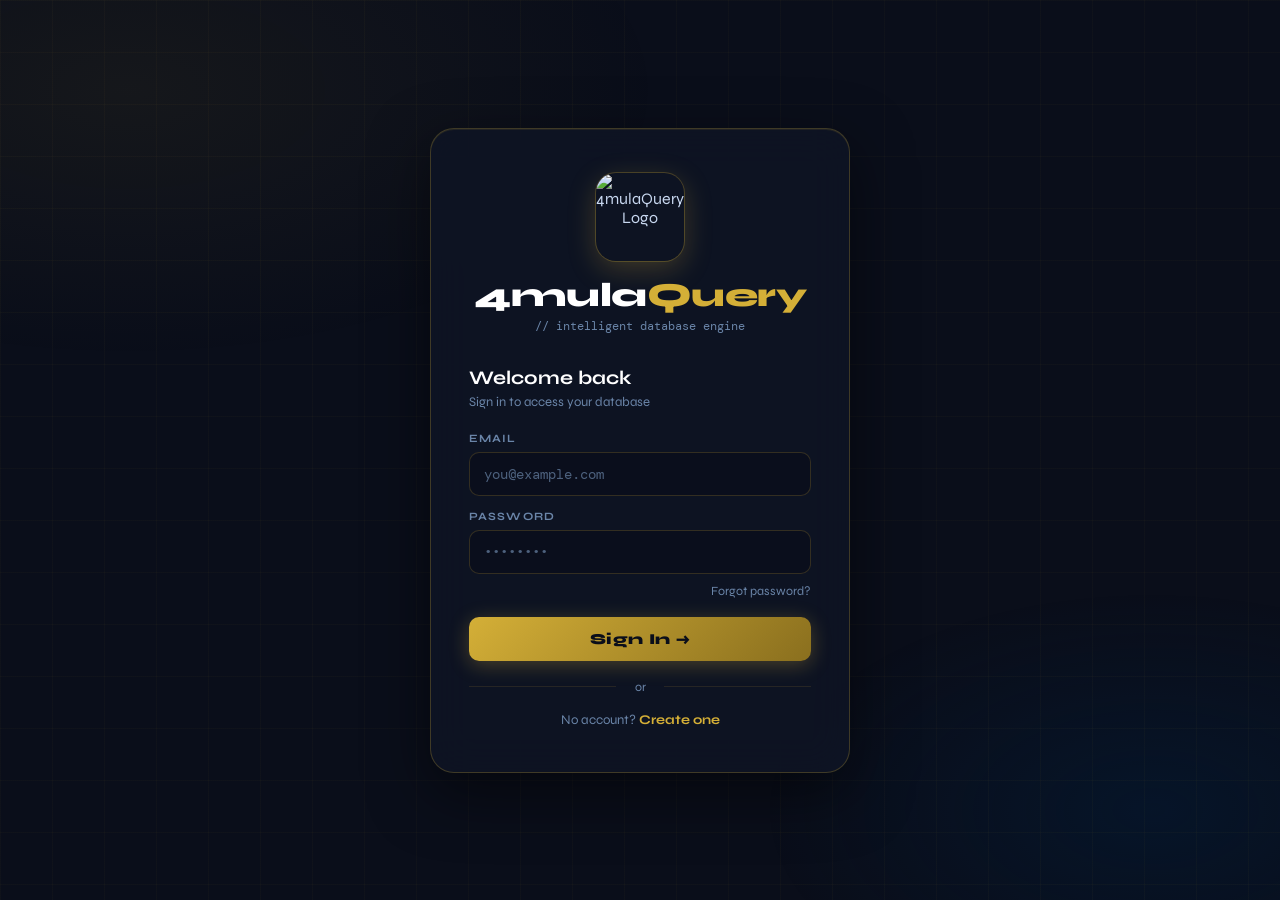
==== app/target/classes/static/index.html @ 48019e29 "update" ====
<!-- @format -->

<!-- =========================================================
     4mulaQuery - Intelligent Database Engine
     Main Frontend File (index.html)

     Author  : Abdul Qadir
     Purpose : Handles authentication pages and main dashboard UI
========================================================= -->

<!doctype html>
<html lang="en">
  <head>
    <!-- =========================================================
       META CONFIGURATION
       Basic page configuration for charset and responsiveness
  ========================================================= -->
    <meta charset="UTF-8" />
    <meta name="viewport" content="width=device-width, initial-scale=1.0" />

    <!-- =========================================================
       PAGE TITLE
  ========================================================= --<!-- @format -->
<!-- 
========================================================
4mulaQuery - Intelligent Database Engine
Author: Abdul Qadir
Purpose: Authentication UI + Main Application Layout
Theme: Navy + Gold Luxury Tech Theme
========================================================
-->

<!doctype html>

<!-- Root HTML Document -->
<html lang="en">
  <head>
    <!-- Character encoding for universal text support -->
    <meta charset="UTF-8" />

    <!-- Responsive design support for mobile and tablets -->
    <meta name="viewport" content="width=device-width,initial-scale=1.0" />

    <!-- Browser title -->
    <title>4mulaQuery | Intelligent Database Engine</title>
    <link rel="icon" type="image/png" href="/Logo.jpg"/> 

    <!-- Google Fonts used in UI -->
    <!-- Syne = main UI font -->
    <!-- DM Mono = technical / database style font -->
    <link
      href="https://fonts.googleapis.com/css2?family=Syne:wght@400;600;700;800&family=DM+Mono:wght@300;400;500&display=swap"
      rel="stylesheet"
    />

    <style>
      /* =========================================================
       GLOBAL COLOR VARIABLES (Design System)
       ========================================================= */

      :root {
        /* Background shades */
        --bg: #0a0e1a;
        --bg2: #0f1525;
        --bg3: #151d32;

        /* Brand colors */
        --navy: #001f3f;
        --gold: #d4af37;
        --gold2: #f0cc5a;
        --gold3: #8a6f1e;

        /* Text colors */
        --cream: #f5f0e0;
        --text: #c8d8f0;
        --text2: #6a85a8;

        /* Border colors */
        --border: rgba(212, 175, 55, 0.25);
        --border2: rgba(212, 175, 55, 0.12);

        /* Glass effect */
        --glass: rgba(15, 21, 37, 0.85);

        /* Status colors */
        --success: #2ecc71;
        --error: #e74c3c;

        /* Shadow style */
        --shadow: 0 20px 60px rgba(0, 0, 0, 0.5);
      }

      /* =========================================================
       RESET DEFAULT BROWSER STYLES
       ========================================================= */

      * {
        margin: 0;
        padding: 0;
        box-sizing: border-box;
      }

      /* =========================================================
       BODY BASE STYLING
       ========================================================= */

      body {
        font-family: "Syne", sans-serif;
        background: var(--bg);
        color: var(--text);
        min-height: 100vh;
        overflow-x: hidden;
      }

      /* =========================================================
       BACKGROUND EFFECT (Luxury Gradient Glow)
       ========================================================= */

      body::before {
        content: "";
        position: fixed;
        inset: 0;
        z-index: 0;

        background:
          radial-gradient(
            ellipse 70% 50% at 10% 10%,
            rgba(212, 175, 55, 0.06) 0%,
            transparent 60%
          ),
          radial-gradient(
            ellipse 50% 40% at 90% 90%,
            rgba(0, 31, 63, 0.4) 0%,
            transparent 60%
          );

        pointer-events: none;
      }

      /* =========================================================
       GRID BACKGROUND (Tech feel)
       ========================================================= */

      .grid-bg {
        position: fixed;
        inset: 0;
        z-index: 0;
        pointer-events: none;

        background-image:
          linear-gradient(rgba(212, 175, 55, 0.03) 1px, transparent 1px),
          linear-gradient(90deg, rgba(212, 175, 55, 0.03) 1px, transparent 1px);

        background-size: 52px 52px;
      }

      /* =========================================================
       AUTHENTICATION SECTION (Login / Signup)
       ========================================================= */

      .auth-wrap {
        position: relative;
        z-index: 10;
        min-height: 100vh;

        display: flex;
        align-items: center;
        justify-content: center;

        padding: 24px;
      }

      /* Login card container */

      .auth-card {
        width: 100%;
        max-width: 420px;

        background: var(--glass);
        backdrop-filter: blur(20px);

        border: 1px solid var(--border);
        border-radius: 24px;

        padding: 44px 38px;

        box-shadow:
          var(--shadow),
          inset 0 1px 0 rgba(212, 175, 55, 0.1);

        animation: cardUp 0.5s cubic-bezier(0.16, 1, 0.3, 1);
      }

      /* Card animation when loading */

      @keyframes cardUp {
        from {
          opacity: 0;
          transform: translateY(28px) scale(0.97);
        }
        to {
          opacity: 1;
          transform: none;
        }
      }

      /* =========================================================
       AUTH HEADER / LOGO AREA
       ========================================================= */

      .auth-logo {
        text-align: center;
        margin-bottom: 32px;
      }

      .auth-logo img {
        width: 88px;
        height: 88px;

        border-radius: 20px;

        box-shadow:
          0 8px 28px rgba(212, 175, 55, 0.25),
          0 0 0 1px var(--border);

        display: block;
        margin: 0 auto 14px;

        object-fit: cover;
      }

      /* App title */

      .auth-logo h1 {
        font-size: 2.1rem;
        font-weight: 800;
        color: #fff;
        letter-spacing: -0.5px;
      }

      /* Highlight word */

      .auth-logo h1 span {
        color: var(--gold);
      }

      /* Small tagline */

      .auth-logo p {
        font-family: "DM Mono", monospace;
        font-size: 0.72rem;
        color: var(--text2);
        margin-top: 4px;
      }

      /* =========================================================
       FORM TEXT HEADINGS
       ========================================================= */

      .auth-title {
        font-size: 1.2rem;
        font-weight: 700;
        color: #fff;
        margin-bottom: 5px;
      }

      .auth-sub {
        font-size: 0.82rem;
        color: var(--text2);
        margin-bottom: 22px;
      }

      /* =========================================================
       INPUT FIELD
       ========================================================= */

      .field {
        margin-bottom: 14px;
      }

      .field label {
        display: block;

        font-size: 0.7rem;
        font-weight: 700;

        text-transform: uppercase;
        letter-spacing: 0.1em;

        color: var(--text2);
        margin-bottom: 7px;
      }

      /* Input box */

      .field input {
        width: 100%;
        padding: 12px 14px;

        background: rgba(10, 14, 26, 0.6);

        border: 1px solid rgba(212, 175, 55, 0.2);
        border-radius: 10px;

        font-family: "DM Mono", monospace;
        font-size: 0.88rem;

        color: var(--cream);

        outline: none;
        transition: all 0.2s;
      }

      /* Input focus effect */

      .field input:focus {
        border-color: var(--gold);
        background: rgba(10, 14, 26, 0.9);

        box-shadow: 0 0 0 3px rgba(212, 175, 55, 0.12);
      }

      .field input::placeholder {
        color: var(--text2);
        opacity: 0.7;
      }

      /* =========================================================
       PRIMARY BUTTON
       ========================================================= */

      .btn-primary {
        width: 100%;
        padding: 13px;

        background: linear-gradient(135deg, var(--gold) 0%, var(--gold3) 100%);

        color: var(--bg);

        font-family: "Syne", sans-serif;
        font-size: 0.95rem;
        font-weight: 800;

        border: none;
        border-radius: 10px;

        cursor: pointer;

        transition: all 0.2s;

        margin-top: 4px;

        box-shadow: 0 4px 20px rgba(212, 175, 55, 0.3);

        letter-spacing: 0.02em;
      }

      /* Button hover */

      .btn-primary:hover {
        transform: translateY(-1px);

        box-shadow: 0 8px 28px rgba(212, 175, 55, 0.45);
      }

      /* =========================================================
       DIVIDER (OR line)
       ========================================================= */

      .auth-divider {
        text-align: center;
        margin: 18px 0;

        font-size: 0.78rem;
        color: var(--text2);

        position: relative;
      }

      .auth-divider::before,
      .auth-divider::after {
        content: "";
        position: absolute;

        top: 50%;
        width: 43%;
        height: 1px;

        background: var(--border2);
      }

      .auth-divider::before {
        left: 0;
      }
      .auth-divider::after {
        right: 0;
      }

      /* =========================================================
       LINKS (signup / login switch)
       ========================================================= */

      .auth-link {
        text-align: center;
        font-size: 0.83rem;
        color: var(--text2);
      }

      .auth-link a {
        color: var(--gold);
        font-weight: 700;
        text-decoration: none;
      }

      .auth-link a:hover {
        color: var(--gold2);
      }

      /* Forgot password */

      .forgot-link {
        text-align: right;
        margin-top: -8px;
        margin-bottom: 14px;
      }

      .forgot-link a {
        font-size: 0.78rem;
        color: var(--text2);
        text-decoration: none;
      }

      .forgot-link a:hover {
        color: var(--gold);
      }

      /* =========================================================
   TOAST NOTIFICATION
   Login / actions ke success ya error messages show karne ke liye
   ========================================================= */

      .toast {
        padding: 10px 14px;
        border-radius: 8px;
        font-size: 0.8rem;
        font-family: "DM Mono", monospace;
        margin-bottom: 14px;
        display: none; /* default hidden */
      }

      /* Error message toast */

      .toast.error {
        background: rgba(231, 76, 60, 0.12);
        border: 1px solid rgba(231, 76, 60, 0.3);
        color: #ff8c7f;
      }

      /* Success message toast */

      .toast.success {
        background: rgba(46, 204, 113, 0.1);
        border: 1px solid rgba(46, 204, 113, 0.3);
        color: #5ddf96;
      }

      /* Toast visible state */

      .toast.show {
        display: block;
        animation: fadeIn 0.25s ease;
      }

      /* Toast animation */

      @keyframes fadeIn {
        from {
          opacity: 0;
          transform: translateY(-4px);
        }
        to {
          opacity: 1;
          transform: none;
        }
      }

      /* =========================================================
   OTP INPUT UI
   Email verification ya login OTP ke liye
   ========================================================= */

      .otp-row {
        display: flex;
        gap: 10px;
        justify-content: center;
        margin: 18px 0;
      }

      /* OTP input boxes */

      .otp-row input {
        width: 54px;
        height: 58px;

        text-align: center;

        font-size: 1.5rem;
        font-weight: 700;

        font-family: "DM Mono", monospace;

        background: rgba(10, 14, 26, 0.6);

        border: 1px solid rgba(212, 175, 55, 0.2);
        border-radius: 10px;

        color: var(--cream);

        outline: none;
        transition: all 0.2s;
      }

      /* OTP focus highlight */

      .otp-row input:focus {
        border-color: var(--gold);
        box-shadow: 0 0 0 3px rgba(212, 175, 55, 0.12);
      }

      /* =========================================================
   MAIN APP CONTAINER
   Login hone ke baad visible hota hai
   ========================================================= */

      #app {
        background: var(--bg);
        display: none;
        position: relative;
        z-index: 10;
      }

      /* =========================================================
   TOP NAVIGATION BAR
   Dashboard ka main header
   ========================================================= */

      .topbar {
        position: sticky;
        top: 0;
        z-index: 100;

        background: rgba(10, 14, 26, 0.95);
        backdrop-filter: blur(16px);

        border-bottom: 1px solid var(--border);

        height: 64px;
        padding: 0 28px;

        display: flex;
        align-items: center;
        justify-content: space-between;
      }

      /* =========================================================
   LEFT SIDE (Logo + App Name)
   ========================================================= */

      .topbar-left {
        display: flex;
        align-items: center;
        gap: 14px;
      }

      /* App logo */

      .topbar-logo {
        width: 38px;
        height: 38px;
        border-radius: 10px;
        object-fit: cover;
        border: 1px solid var(--border);
      }

      /* App title */

      .topbar-name {
        font-size: 1.25rem;
        font-weight: 800;
        color: #fff;
      }

      /* Highlight text */

      .topbar-name span {
        color: var(--gold);
      }

      /* Version badge */

      .topbar-badge {
        font-family: "DM Mono", monospace;
        font-size: 0.62rem;

        background: rgba(212, 175, 55, 0.1);
        color: var(--gold);

        border: 1px solid var(--border);

        padding: 3px 10px;
        border-radius: 20px;
      }

      /* =========================================================
   NAVIGATION BUTTONS
   ========================================================= */

      .topbar-nav {
        display: flex;
        gap: 2px;
      }

      /* Nav button */

      .tnav {
        padding: 8px 16px;
        border-radius: 8px;

        cursor: pointer;

        font-size: 0.85rem;
        font-weight: 600;

        color: var(--text2);

        border: none;
        background: none;

        font-family: "Syne", sans-serif;

        transition: all 0.2s;
      }

      /* Hover effect */

      .tnav:hover {
        color: var(--text);
        background: rgba(255, 255, 255, 0.05);
      }

      /* Active navigation tab */

      .tnav.active {
        color: var(--gold);
        background: rgba(212, 175, 55, 0.1);
      }

      /* =========================================================
   USER PROFILE AREA (RIGHT SIDE)
   ========================================================= */

      .topbar-right {
        display: flex;
        align-items: center;
        gap: 10px;
      }

      /* User info pill */

      .user-pill {
        display: flex;
        align-items: center;
        gap: 8px;

        background: rgba(255, 255, 255, 0.05);
        border: 1px solid var(--border);

        border-radius: 20px;

        padding: 4px 14px 4px 4px;
      }

      /* User avatar */

      .user-av {
        width: 30px;
        height: 30px;

        border-radius: 50%;

        background: linear-gradient(135deg, var(--gold3), var(--gold));

        display: flex;
        align-items: center;
        justify-content: center;

        font-weight: 800;
        font-size: 0.85rem;

        color: var(--bg);
      }

      /* Username */

      .user-nm {
        font-size: 0.82rem;
        font-weight: 700;
        color: #fff;
      }

      /* Logout button */

      .logout-btn {
        background: none;
        border: none;

        cursor: pointer;

        color: var(--text2);

        font-size: 0.8rem;

        font-family: "DM Mono", monospace;

        padding: 6px 12px;

        border-radius: 8px;

        transition: all 0.2s;

        border: 1px solid transparent;
      }

      /* Logout hover */

      .logout-btn:hover {
        color: #ff8c7f;
        border-color: rgba(231, 76, 60, 0.3);
        background: rgba(231, 76, 60, 0.08);
      }

      /* =========================================================
   HEADER SECTION
   App ka hero header jahan logo + title + typing animation
   show hota hai
   ========================================================= */

      .app-header {
        text-align: center; /* center alignment */
        padding: 36px 24px 8px; /* top spacing */
        position: relative;
        z-index: 1;
      }

      /* Header logo image */

      .app-header img {
        width: 90px;
        height: 90px;

        border-radius: 20px;

        /* golden glow shadow effect */
        box-shadow:
          0 8px 28px rgba(212, 175, 55, 0.25),
          0 0 0 1px var(--border);

        margin-bottom: 16px;

        object-fit: cover;
      }

      /* Main app title */

      .app-header h1 {
        font-size: 2.6rem;
        font-weight: 800;

        color: #fff;

        letter-spacing: -0.5px;

        margin-bottom: 8px;
      }

      /* Highlight text in title */

      .app-header h1 span {
        color: var(--gold);
      }

      /* =========================================================
   DYNAMIC TYPING TEXT
   Example: "AI Powered SQL Engine"
   ========================================================= */

      #dynamic-text {
        font-size: 1.1em;

        color: var(--gold);

        font-weight: 700;

        min-height: 1.6em; /* prevents layout jump */

        margin-bottom: 8px;

        font-family: "DM Mono", monospace;

        letter-spacing: 0.02em;
      }

      /* =========================================================
   MAIN CONTENT CONTAINER
   Dashboard ka main wrapper
   ========================================================= */

      .main {
        max-width: 980px; /* center content width */
        margin: 0 auto;
        padding: 20px 24px 36px;
      }

      /* =========================================================
   PAGE SECTION SYSTEM
   Har navigation tab ek section show karta hai
   ========================================================= */

      .section {
        display: none; /* hidden by default */
      }

      /* Active section visible */

      .section.active {
        display: block;
        animation: cardUp 0.3s ease;
      }

      /* =========================================================
   PAGE HEADER
   Section title + description
   ========================================================= */

      .page-hdr {
        margin-bottom: 28px;
      }

      .page-hdr h2 {
        font-size: 1.7rem;
        font-weight: 800;
        color: #fff;
      }

      .page-hdr p {
        font-size: 0.85rem;
        color: var(--text2);
        margin-top: 4px;
      }

      /* =========================================================
   DASHBOARD STATS CARDS
   Example:
   - Total Queries
   - Tables
   - Status
   ========================================================= */

      .stats-row {
        display: grid;

        grid-template-columns: repeat(3, 1fr);

        gap: 16px;

        margin-bottom: 22px;
      }

      /* Individual stat card */

      .stat-card {
        background: var(--bg2);

        border: 1px solid var(--border2);

        border-radius: 16px;

        padding: 20px 22px;

        transition: all 0.2s;
      }

      /* Hover effect */

      .stat-card:hover {
        border-color: var(--border);
        transform: translateY(-2px);
      }

      /* Small stat label */

      .s-label {
        font-size: 0.68rem;

        font-weight: 700;

        text-transform: uppercase;

        letter-spacing: 0.1em;

        color: var(--text2);

        margin-bottom: 8px;
      }

      /* Main stat value */

      .s-val {
        font-size: 2rem;

        font-weight: 800;

        color: var(--gold);

        font-family: "DM Mono", monospace;
      }

      /* Description text */

      .s-desc {
        font-size: 0.74rem;

        color: var(--text2);

        margin-top: 4px;
      }

      /* Live status text */

      .s-live {
        font-size: 0.95rem;

        color: var(--success);

        font-weight: 700;

        display: flex;

        align-items: center;

        gap: 6px;

        padding-top: 6px;
      }

      /* =========================================================
   LIVE STATUS DOT
   Blinking indicator for system running state
   ========================================================= */

      .dot-live {
        width: 8px;
        height: 8px;

        border-radius: 50%;

        background: var(--success);

        box-shadow: 0 0 8px var(--success);

        animation: blink 2s infinite;
      }

      /* Blinking animation */

      @keyframes blink {
        0%,
        100% {
          opacity: 1;
        }

        50% {
          opacity: 0.3;
        }
      }
      /* =========================================================
   HEADER SECTION – APP HEADER + TYPING ANIMATION
   ========================================================= */

      .app-header {
        text-align: center;
        padding: 36px 24px 8px;
        position: relative;
        z-index: 1;
      }

      /* Logo Image */
      .app-header img {
        width: 90px;
        height: 90px;
        border-radius: 20px;
        box-shadow:
          0 8px 28px rgba(212, 175, 55, 0.25),
          0 0 0 1px var(--border);
        margin-bottom: 16px;
        object-fit: cover;
      }

      /* Main Title */
      .app-header h1 {
        font-size: 2.6rem;
        font-weight: 800;
        color: #fff;
        letter-spacing: -0.5px;
        margin-bottom: 8px;
      }

      /* Highlighted word in title */
      .app-header h1 span {
        color: var(--gold);
      }

      /* Typing animation text */
      #dynamic-text {
        font-size: 1.1em;
        color: var(--gold);
        font-weight: 700;
        min-height: 1.6em;
        margin-bottom: 8px;
        font-family: "DM Mono", monospace;
        letter-spacing: 0.02em;
      }

      /* =========================================================
   MAIN LAYOUT
   ========================================================= */

      .main {
        max-width: 980px;
        margin: 0 auto;
        padding: 20px 24px 36px;
      }

      /* Page sections */
      .section {
        display: none;
      }

      /* Active section animation */
      .section.active {
        display: block;
        animation: cardUp 0.3s ease;
      }

      /* =========================================================
   PAGE HEADER
   ========================================================= */

      .page-hdr {
        margin-bottom: 28px;
      }

      .page-hdr h2 {
        font-size: 1.7rem;
        font-weight: 800;
        color: #fff;
      }

      .page-hdr p {
        font-size: 0.85rem;
        color: var(--text2);
        margin-top: 4px;
      }

      /* =========================================================
   STATISTICS CARDS
   ========================================================= */

      .stats-row {
        display: grid;
        grid-template-columns: repeat(3, 1fr);
        gap: 16px;
        margin-bottom: 22px;
      }

      .stat-card {
        background: var(--bg2);
        border: 1px solid var(--border2);
        border-radius: 16px;
        padding: 20px 22px;
        transition: all 0.2s;
      }

      .stat-card:hover {
        border-color: var(--border);
        transform: translateY(-2px);
      }

      /* Stat label */
      .s-label {
        font-size: 0.68rem;
        font-weight: 700;
        text-transform: uppercase;
        letter-spacing: 0.1em;
        color: var(--text2);
        margin-bottom: 8px;
      }

      /* Stat value */
      .s-val {
        font-size: 2rem;
        font-weight: 800;
        color: var(--gold);
        font-family: "DM Mono", monospace;
      }

      /* Stat description */
      .s-desc {
        font-size: 0.74rem;
        color: var(--text2);
        margin-top: 4px;
      }

      /* Live indicator */
      .s-live {
        font-size: 0.95rem;
        color: var(--success);
        font-weight: 700;
        display: flex;
        align-items: center;
        gap: 6px;
        padding-top: 6px;
      }

      /* Live status dot */
      .dot-live {
        width: 8px;
        height: 8px;
        border-radius: 50%;
        background: var(--success);
        box-shadow: 0 0 8px var(--success);
        animation: blink 2s infinite;
      }

      /* Blink animation */
      @keyframes blink {
        0%,
        100% {
          opacity: 1;
        }
        50% {
          opacity: 0.3;
        }
      }

      /* =========================================================
   PANEL / CARD SECTION
   ========================================================= */

      .panel {
        background: var(--bg2);
        border: 1px solid var(--border2);
        border-radius: 20px;
        padding: 26px;
        margin-bottom: 20px;
      }

      /* Panel title */
      .panel-title {
        font-size: 0.92rem;
        font-weight: 700;
        color: #fff;
        margin-bottom: 18px;
        display: flex;
        align-items: center;
        gap: 10px;
      }

      /* Decorative dot */
      .p-dot {
        width: 10px;
        height: 10px;
        border-radius: 50%;
        background: var(--gold);
        flex-shrink: 0;
      }

      /* =========================================================
   OPERATION GRID (INPUT + BUTTONS)
   ========================================================= */

      .ops-grid {
        display: grid;
        grid-template-columns: 1fr 1fr 1fr auto;
        gap: 12px;
        align-items: end;
      }

      .ops-grid .field {
        margin-bottom: 0;
      }

      /* Buttons row */
      .btn-row {
        display: flex;
        gap: 10px;
        flex-wrap: wrap;
        margin-top: 14px;
      }

      /* =========================================================
   BUTTON STYLES
   ========================================================= */

      .btn {
        padding: 10px 22px;
        border-radius: 9px;
        cursor: pointer;
        font-family: "Syne", sans-serif;
        font-size: 0.85rem;
        font-weight: 700;
        transition: all 0.2s;
        display: flex;
        align-items: center;
        gap: 7px;
        border: none;
      }

      /* Insert button */
      .btn-ins {
        background: linear-gradient(135deg, var(--gold), var(--gold3));
        color: var(--bg);
        box-shadow: 0 4px 16px rgba(212, 175, 55, 0.25);
      }

      .btn-ins:hover {
        transform: translateY(-1px);
        box-shadow: 0 6px 22px rgba(212, 175, 55, 0.4);
      }

      /* Search button */
      .btn-src {
        background: var(--bg3);
        color: var(--gold);
        border: 1px solid var(--border);
      }

      .btn-src:hover {
        background: rgba(212, 175, 55, 0.12);
      }

      /* Delete button */
      .btn-del {
        background: rgba(231, 76, 60, 0.1);
        color: #ff8c7f;
        border: 1px solid rgba(231, 76, 60, 0.25);
      }

      .btn-del:hover {
        background: rgba(231, 76, 60, 0.2);
      }

      /* Refresh button */
      .btn-ref {
        background: var(--bg3);
        color: var(--text2);
        border: 1px solid var(--border2);
        font-size: 0.8rem;
        padding: 8px 16px;
      }

      .btn-ref:hover {
        color: var(--gold);
        border-color: var(--border);
      }

      /* Execute button */
      .btn-exec {
        background: linear-gradient(135deg, var(--gold), var(--gold3));
        color: var(--bg);
      }

      .btn-exec:hover {
        transform: translateY(-1px);
        box-shadow: 0 6px 20px rgba(212, 175, 55, 0.35);
      }

      /* =========================================================
   OUTPUT PANEL (RESULT / TABLE)
   ========================================================= */

      .out-panel {
        background: rgba(5, 8, 16, 0.9);
        border: 1px solid var(--border2);
        border-radius: 16px;
        overflow: hidden;
      }

      .out-hdr {
        padding: 12px 18px;
        border-bottom: 1px solid var(--border2);
        display: flex;
        align-items: center;
        justify-content: space-between;
      }

      .out-hdr span {
        font-family: "DM Mono", monospace;
        font-size: 0.75rem;
        color: var(--text2);
      }

      .out-body {
        padding: 20px;
        min-height: 160px;
      }

      /* =========================================================
   DATABASE TABLE
   ========================================================= */

      .db-table {
        width: 100%;
        border-collapse: collapse;
      }

      .db-table th {
        font-size: 0.68rem;
        font-weight: 700;
        text-transform: uppercase;
        letter-spacing: 0.1em;
        color: var(--gold3);
        padding: 8px 14px;
        text-align: left;
        border-bottom: 1px solid var(--border2);
        font-family: "DM Mono", monospace;
      }

      .db-table td {
        padding: 11px 14px;
        font-family: "DM Mono", monospace;
        font-size: 0.83rem;
        color: var(--text);
        border-bottom: 1px solid rgba(212, 175, 55, 0.04);
        transition: background 0.15s;
      }

      /* Row hover effect */
      .db-table tr:hover td {
        background: rgba(212, 175, 55, 0.04);
      }

      /* First column highlight */
      .db-table td:first-child {
        color: var(--gold);
        font-weight: 600;
      }

      /* Remove last border */
      .db-table tr:last-child td {
        border-bottom: none;
      }

      /* =========================================================
   LOG / TERMINAL OUTPUT
   ========================================================= */

      .log {
        font-family: "DM Mono", monospace;
        font-size: 0.85rem;
        line-height: 1.9;
        white-space: pre-wrap;
      }

      .log-ok {
        color: var(--success);
      }
      .log-err {
        color: #ff8c7f;
      }
      .log-info {
        color: var(--gold);
      }
      .log-time {
        color: var(--text2);
        font-size: 0.74rem;
      }

      /* =========================================================
   EMPTY STATE
   ========================================================= */

      .empty {
        text-align: center;
        padding: 36px 20px;
        color: var(--text2);
        font-family: "DM Mono", monospace;
        font-size: 0.82rem;
      }

      .empty-icon {
        font-size: 2.2rem;
        opacity: 0.3;
        margin-bottom: 10px;
      }

      /* =========================================================
   LOADING BAR
   ========================================================= */

      .load-bar {
        height: 2px;
        background: linear-gradient(
          90deg,
          var(--gold),
          var(--gold2),
          var(--gold)
        );
        background-size: 200%;
        animation: shine 1.2s infinite;
        display: none;
        border-radius: 2px;
      }

      .load-bar.on {
        display: block;
      }

      /* Loading animation */
      @keyframes shine {
        0% {
          background-position: 200% 0;
        }
        100% {
          background-position: -200% 0;
        }
      }

      /* =========================================================
   CONSOLE INPUT
   ========================================================= */

      .console-input {
        display: flex;
        gap: 10px;
        align-items: center;
        background: rgba(5, 8, 16, 0.9);
        border: 1px solid var(--border2);
        border-radius: 12px;
        padding: 10px 14px;
        margin-bottom: 14px;
      }

      .console-input span {
        color: var(--gold);
        font-family: "DM Mono", monospace;
        font-size: 0.9rem;
        flex-shrink: 0;
      }

      .console-input input {
        flex: 1;
        background: none;
        border: none;
        outline: none;
        font-family: "DM Mono", monospace;
        font-size: 0.88rem;
        color: var(--cream);
      }

      .console-input input::placeholder {
        color: var(--text2);
        opacity: 0.6;
      }

      /* =========================================================
   SETTINGS CARD
   ========================================================= */

      .settings-card {
        max-width: 480px;
      }

      /* =========================================================
   RESPONSIVE DESIGN
   ========================================================= */

      @media (max-width: 768px) {
        .stats-row {
          grid-template-columns: 1fr;
        }

        .ops-grid {
          grid-template-columns: 1fr 1fr;
        }

        .topbar-nav {
          display: none;
        }

        .app-header h1 {
          font-size: 2rem;
        }
      }
    </style>
  </head>

  <body>
    <!-- =====================================================
     BACKGROUND GRID EFFECT
===================================================== -->
    <div class="grid-bg"></div>

    <!-- =====================================================
     LOGIN PAGE
===================================================== -->
    <div id="loginPage" class="auth-wrap" style="display:none">
      <div class="auth-card">
        <!-- Logo + Branding -->
        <div class="auth-logo">
          <img src="/Logo.jpg" alt="4mulaQuery Logo" />
          <h1>4mula<span>Query</span></h1>
          <p>// intelligent database engine</p>
        </div>

        <!-- Login Error / Notification Toast -->
        <div id="loginToast" class="toast error"></div>

        <!-- Login Title -->
        <div class="auth-title">Welcome back</div>
        <div class="auth-sub">Sign in to access your database</div>

        <!-- Email Input -->
        <div class="field">
          <label>Email</label>
          <input type="email" id="loginEmail" placeholder="you@example.com" />
        </div>

        <!-- Password Input -->
        <div class="field">
          <label>Password</label>
          <input
            type="password"
            id="loginPass"
            placeholder="••••••••"
            onkeydown="if (event.key === 'Enter') doLogin();"
          />
        </div>

        <!-- Forgot Password Link -->
        <div class="forgot-link">
          <a href="#" onclick="showPage('forgotPage')">Forgot password?</a>
        </div>

        <!-- Login Button -->
        <button class="btn-primary" onclick="doLogin()">Sign In →</button>

        <!-- Divider -->
        <div class="auth-divider">or</div>

        <!-- Signup Redirect -->
        <div class="auth-link">
          No account?
          <a href="#" onclick="showPage('signupPage')">Create one</a>
        </div>
      </div>
    </div>

    <!-- =====================================================
     SIGNUP PAGE
===================================================== -->
    <div id="signupPage" class="auth-wrap" style="display: none">
      <div class="auth-card">
        <!-- Logo + Branding -->
        <div class="auth-logo">
          <img src="/Logo.jpg" alt="4mulaQuery Logo" />
          <h1>4mula<span>Query</span></h1>
          <p>// intelligent database engine</p>
        </div>

        <!-- Signup Notification Toast -->
        <div id="signupToast" class="toast"></div>

        <!-- Signup Title -->
        <div class="auth-title">Create account</div>
        <div class="auth-sub">Join 4mulaQuery and start querying</div>

        <!-- Full Name -->
        <div class="field">
          <label>Full Name</label>
          <input type="text" id="signupName" placeholder="Your name" />
        </div>

        <!-- Email -->
        <div class="field">
          <label>Email</label>
          <input type="email" id="signupEmail" placeholder="you@example.com" />
        </div>

        <!-- Password -->
        <div class="field">
          <label>Password</label>
          <input
            type="password"
            id="signupPass"
            placeholder="Min 6 characters"
          />
        </div>

        <!-- Confirm Password -->
        <div class="field">
          <label>Confirm Password</label>
          <input
            type="password"
            id="signupPass2"
            placeholder="Same as above"
            onkeydown="if (event.key === 'Enter') doSignup();"
          />
        </div>

        <!-- Signup Button -->
        <button class="btn-primary" onclick="doSignup()">
          Create Account →
        </button>

        <!-- Divider -->
        <div class="auth-divider">or</div>

        <!-- Login Redirect -->
        <div class="auth-link">
          Already have one?
          <a href="#" onclick="showPage('loginPage')">Sign in</a>
        </div>
      </div>
    </div>

    <!-- =====================================================
     FORGOT PASSWORD PAGE
===================================================== -->
    <div id="forgotPage" class="auth-wrap" style="display: none">
      <div class="auth-card">
        <!-- Logo + Branding -->
        <div class="auth-logo">
          <img src="/Logo.jpg" alt="4mulaQuery Logo" />
          <h1>4mula<span>Query</span></h1>
          <p>// intelligent database engine</p>
        </div>

        <!-- Toast Notification -->
        <div id="forgotToast" class="toast"></div>

        <!-- =====================================================
         STEP 1 : EMAIL INPUT
    ===================================================== -->
        <div id="fStep1">
          <div class="auth-title">Reset password</div>
          <div class="auth-sub">
            Enter your email to receive a verification code
          </div>

          <!-- Email Field -->
          <div class="field">
            <label>Email</label>
            <input
              type="email"
              id="forgotEmail"
              placeholder="you@example.com"
            />
          </div>

          <!-- Send OTP Button -->
          <button class="btn-primary" onclick="sendOtp()">Send Code →</button>
        </div>

        <!-- =====================================================
         STEP 2 : OTP VERIFICATION
    ===================================================== -->
        <div id="fStep2" style="display: none">
          <div class="auth-title">Enter OTP</div>
          <div class="auth-sub">Check your email for the 4-digit code</div>

          <!-- OTP Inputs -->
          <div class="otp-row">
            <input
              type="text"
              maxlength="1"
              class="otp-input"
              oninput="otpNext(this, 0)"
            />
            <input
              type="text"
              maxlength="1"
              class="otp-input"
              oninput="otpNext(this, 1)"
            />
            <input
              type="text"
              maxlength="1"
              class="otp-input"
              oninput="otpNext(this, 2)"
            />
            <input
              type="text"
              maxlength="1"
              class="otp-input"
              oninput="otpNext(this, 3)"
            />
          </div>

          <!-- Verify OTP Button -->
          <button class="btn-primary" onclick="verifyOtp()">Verify →</button>
        </div>

        <!-- =====================================================
         STEP 3 : NEW PASSWORD
    ===================================================== -->
        <div id="fStep3" style="display: none">
          <div class="auth-title">New password</div>
          <div class="auth-sub">Set your new password</div>

          <!-- New Password -->
          <div class="field">
            <label>New Password</label>
            <input
              type="password"
              id="newPass"
              placeholder="Min 6 characters"
            />
          </div>

          <!-- Confirm Password -->
          <div class="field">
            <label>Confirm</label>
            <input type="password" id="newPass2" placeholder="Same as above" />
          </div>

          <!-- Update Password Button -->
          <button class="btn-primary" onclick="resetPass()">
            Update Password →
          </button>
        </div>

        <!-- Divider -->
        <div class="auth-divider"></div>

        <!-- Back to Login -->
        <div class="auth-link">
          <a href="#" onclick="showPage('loginPage')"> ← Back to login </a>
        </div>
      </div>
    </div>

    <!-- =====================================================
     MAIN APPLICATION (After Login)
===================================================== -->
    <div id="app">
      <!-- =====================================================
       TOP NAVIGATION BAR
  ===================================================== -->
      <div class="topbar">
        <!-- LEFT SIDE : LOGO + PRODUCT NAME -->
        <div class="topbar-left">
          <img class="topbar-logo" src="/Logo.jpg" alt="logo" />

          <span class="topbar-name"> 4mula<span>Query</span> </span>

          <!-- Engine Version Badge -->
          <span class="topbar-badge"> C++ ENGINE v1.0 </span>
        </div>

        <!-- =====================================================
         CENTER : NAVIGATION MENU
    ===================================================== -->
        <div class="topbar-nav">
          <button class="tnav active" onclick="switchSec('dashboard', this)">
            Dashboard
          </button>

          <button class="tnav" onclick="switchSec('explorer', this)">
            Data Explorer
          </button>

          <button class="tnav" onclick="switchSec('console', this)">
            Console
          </button>

          <button class="tnav" onclick="switchSec('settings', this)">
            Settings
          </button>
        </div>

        <!-- =====================================================
         RIGHT SIDE : USER PROFILE + LOGOUT
    ===================================================== -->
        <div class="topbar-right">
          <!-- User Info -->
          <div class="user-pill">
            <div class="user-av" id="userAv">A</div>

            <span class="user-nm" id="userNm"> User </span>
          </div>

          <!-- Logout Button -->
          <button class="logout-btn" onclick="doLogout()">⏻ Logout</button>
        </div>
      </div>

      <!-- =====================================================
     APP HEADER (TYPING ANIMATION HEADER)
===================================================== -->
      <div class="app-header">
        <!-- Logo -->
        <img src="/Logo.jpg" alt="Logo" />

        <!-- App Name -->
        <h1>4mula<span>Query</span></h1>

        <!-- Dynamic typing text (JS se change hoga) -->
        <div id="dynamic-text"></div>
      </div>

      <!-- =====================================================
     MAIN APPLICATION CONTENT
===================================================== -->
      <div class="main">
        <!-- =====================================================
       DASHBOARD SECTION
  ===================================================== -->
        <div id="sec-dashboard" class="section active">
          <!-- Page Header -->
          <div class="page-hdr">
            <h2>Dashboard</h2>
            <p>Real-time control panel for your 4mulaQuery engine</p>
          </div>

          <!-- ===== STATISTICS CARDS ===== -->
          <div class="stats-row">
            <!-- Total Records -->
            <div class="stat-card">
              <div class="s-label">Total Records</div>
              <div class="s-val" id="statTotal">—</div>
              <div class="s-desc">rows in database</div>
            </div>

            <!-- Last Operation -->
            <div class="stat-card">
              <div class="s-label">Last Operation</div>
              <div
                class="s-val"
                id="statOp"
                style="font-size: 1rem; padding-top: 8px"
              >
                —
              </div>
              <div class="s-desc">most recent command</div>
            </div>

            <!-- Engine Status -->
            <div class="stat-card">
              <div class="s-label">Engine Status</div>
              <div class="s-live"><span class="dot-live"></span> ONLINE</div>
              <div class="s-desc">C++ core responding</div>
            </div>
          </div>

          <!-- =====================================================
         DATABASE OPERATIONS PANEL
    ===================================================== -->
          <div class="panel">
            <div class="panel-title">
              <div class="p-dot"></div>
              Database Operations
            </div>

            <!-- Input Fields -->
            <div class="ops-grid">
              <!-- ID -->
              <div class="field">
                <label>ID *</label>
                <input type="number" id="opId" placeholder="e.g. 1" />
              </div>

              <!-- Username -->
              <div class="field">
                <label>Username</label>
                <input type="text" id="opName" placeholder="Name" />
              </div>

              <!-- Email -->
              <div class="field">
                <label>Email</label>
                <input type="email" id="opEmail" placeholder="user@email.com" />
              </div>

              <!-- Quick Action Buttons -->
              <div class="field">
                <label>&nbsp;</label>
                <div style="display: flex; gap: 8px">
                  <button class="btn btn-ins" onclick="operate('insert')">
                    ＋
                  </button>
                  <button class="btn btn-src" onclick="operate('search')">
                    ⌕
                  </button>
                  <button class="btn btn-del" onclick="operate('delete')">
                    ✕
                  </button>
                </div>
              </div>
            </div>

            <!-- Full Action Buttons -->
            <div class="btn-row">
              <button class="btn btn-ins" onclick="operate('insert')">
                Insert Record
              </button>

              <button class="btn btn-src" onclick="operate('search')">
                Search by ID
              </button>

              <button class="btn btn-del" onclick="operate('delete')">
                Delete by ID
              </button>

              <button class="btn btn-ref" onclick="fetchAll()">
                ↻ Refresh View
              </button>
            </div>
          </div>

          <!-- =====================================================
         ENGINE OUTPUT PANEL
    ===================================================== -->
          <div class="out-panel">
            <!-- Header -->
            <div class="out-hdr">
              <span>
                <span
                  class="dot-live"
                  style="display: inline-block; margin-right: 6px"
                ></span>
                engine output
              </span>

              <button
                class="btn btn-ref"
                style="padding: 5px 12px; font-size: 0.75rem"
                onclick="fetchAll()"
              >
                ↻ Load All
              </button>
            </div>

            <!-- Loading Bar -->
            <div class="load-bar" id="lb1"></div>

            <!-- Output Body -->
            <div class="out-body" id="outBody">
              <div class="empty">
                <div class="empty-icon">◈</div>
                Engine ready. Run a command above.
              </div>
            </div>
          </div>
        </div>

        <!-- =====================================================
       DATA EXPLORER SECTION
  ===================================================== -->
        <div id="sec-explorer" class="section">
          <div class="page-hdr">
            <h2>Data Explorer</h2>
            <p>Browse all records stored in 4mulaQuery database</p>
          </div>

          <div class="panel">
            <div class="panel-title">
              <div class="p-dot"></div>
              All Records

              <button
                class="btn btn-ref"
                onclick="fetchAllExplorer()"
                style="margin-left: auto; padding: 7px 14px; font-size: 0.78rem"
              >
                ↻ Load Data
              </button>
            </div>

            <div class="out-panel">
              <div class="load-bar" id="lb2"></div>

              <div class="out-body" id="explorerBody">
                <div class="empty">
                  <div class="empty-icon">◈</div>
                  Click "Load Data" to fetch all records.
                </div>
              </div>
            </div>
          </div>
        </div>

        <!-- =====================================================
       QUERY CONSOLE SECTION
  ===================================================== -->
        <div id="sec-console" class="section">
          <div class="page-hdr">
            <h2>Query Console</h2>
            <p>Run raw commands directly against the C++ engine</p>
          </div>

          <!-- Console Input -->
          <div class="console-input">
            <span>4mula&gt;</span>

            <input
              type="text"
              id="rawCmd"
              placeholder="insert,1,Name,email@test.com  |  search,1  |  delete,1  |  all"
              onkeydown="if (event.key === 'Enter') runRaw();"
            />

            <button
              class="btn btn-exec"
              onclick="runRaw()"
              style="padding: 8px 18px; font-size: 0.82rem"
            >
              ▶ Run
            </button>
          </div>

          <!-- Console Output -->
          <div class="out-panel">
            <div class="out-hdr">
              <span>
                <span
                  class="dot-live"
                  style="display: inline-block; margin-right: 6px"
                ></span>
                console
              </span>
            </div>

            <div class="load-bar" id="lb3"></div>

            <div class="out-body" id="consoleBody">
              <div class="log">
                <span class="log-info">4mulaQuery Console v1.0</span>
                <span class="log-time"
                  >Type a command above and press Enter</span
                >
              </div>
            </div>
          </div>
        </div>

        <!-- =====================================================
       SETTINGS SECTION
  ===================================================== -->
        <div id="sec-settings" class="section">
          <div class="page-hdr">
            <h2>Settings</h2>
            <p>Manage your account preferences</p>
          </div>

          <div class="panel settings-card">
            <div class="panel-title">
              <div class="p-dot"></div>
              Account
            </div>

            <!-- Display Name -->
            <div class="field">
              <label>Display Name</label>
              <input type="text" id="setName" placeholder="Your name" />
            </div>

            <!-- Email -->
            <div class="field">
              <label>Email</label>
              <input type="email" id="setEmail" disabled style="opacity: 0.5" />
            </div>

            <!-- Password -->
            <div class="field">
              <label>New Password</label>
              <input
                type="password"
                id="setPass"
                placeholder="Leave blank to keep current"
              />
            </div>

            <!-- Confirm Password -->
            <div class="field">
              <label>Confirm Password</label>
              <input
                type="password"
                id="setPass2"
                placeholder="Same as above"
              />
            </div>

            <!-- Save Button -->
            <button
              class="btn-primary"
              onclick="saveSettings()"
              style="max-width: 200px"
            >
              Save Changes
            </button>

            <!-- Settings Toast -->
            <div
              id="setToast"
              class="toast"
              style="margin-top: 16px; margin-bottom: 0"
            ></div>
          </div>
        </div>
      </div>

<script>
/* =========================================================
   HERO TYPING ANIMATION MODULE
   ---------------------------------------------------------
   This module creates a dynamic typing effect for the hero
   section of the dashboard. It cycles through predefined
   phrases and simulates typing and deleting characters.
   Used to visually highlight key features of the system.
========================================================= */


/* ---------------------------------------------------------
   Phrases to display in the hero typing animation
   Each phrase will appear one by one in a loop
--------------------------------------------------------- */
const phrases = [
  "Fastest C++ B-Tree Engine",
  "Spring Boot + Docker Integrated",
  "Intelligent Query Processing",
  "AI Powered SQL Optimization",
  "Real-Time Query Performance Insights",
  "Machine Learning Driven Database Engine",
  "Next Generation Query Analyzer",
  "Smart Database Exploration",
  "Predictive SQL Execution Engine",
  "Developed by Abdul Qadir"
];


/* ---------------------------------------------------------
   Animation State Variables
--------------------------------------------------------- */

let pIndex = 0;       // Index of the current phrase
let cIndex = 0;       // Index of the current character
let deleting = false; // Indicates whether characters are being deleted
let typingTimer = null; // Reference to the active timeout


/* =========================================================
   startTyping()
   ---------------------------------------------------------
   Initializes and starts the typing animation.
   - Clears any previous timer
   - Resets animation state
   - Starts the typing cycle
========================================================= */
function startTyping(){

  // Stop any existing animation timer
  if(typingTimer)
    clearTimeout(typingTimer);

  // Reset animation state
  pIndex = 0;
  cIndex = 0;
  deleting = false;

  // Start typing engine
  typeNext();
}


/* =========================================================
   typeNext()
   ---------------------------------------------------------
   Core typing engine responsible for:
   - Typing characters one by one
   - Deleting characters after completion
   - Switching between phrases in a loop
========================================================= */
function typeNext(){

  // Get the dynamic text element
  const el = document.getElementById("dynamic-text");

  // Stop execution if element does not exist
  if(!el) return;

  // Current phrase being processed
  const text = phrases[pIndex];


  /* -----------------------------------------------------
     Update displayed text
     - If deleting → remove characters
     - If typing → add characters
  ----------------------------------------------------- */
  el.textContent = deleting
    ? text.substring(0, cIndex--)
    : text.substring(0, cIndex++);


  /* -----------------------------------------------------
     CASE 1 : Phrase completely typed
     Pause before starting deletion
  ----------------------------------------------------- */
  if(!deleting && cIndex > text.length){

    deleting = true;

    // Wait before deleting
    typingTimer = setTimeout(typeNext, 2000);
  }


  /* -----------------------------------------------------
     CASE 2 : Phrase completely deleted
     Move to next phrase
  ----------------------------------------------------- */
  else if(deleting && cIndex === 0){

    deleting = false;

    // Move to next phrase (loop)
    pIndex = (pIndex + 1) % phrases.length;

    // Short delay before typing next phrase
    typingTimer = setTimeout(typeNext, 500);
  }


  /* -----------------------------------------------------
     CASE 3 : Continue typing / deleting animation
  ----------------------------------------------------- */
  else{

    typingTimer = setTimeout(
      typeNext,
      deleting ? 50 : 100
    );
  }
}

/* =================================================
   AUTH MODULE
   User Authentication aur Session Management
================================================= */

// Current logged-in user
let currentUser = null;

// Generated OTP for password reset
let generatedOtp = null;

// Email jiske liye OTP generate hua hai
let otpEmail = null;


/* -------------------------------------------------
   getUsers()
   LocalStorage se registered users ko read karta hai
------------------------------------------------- */
function getUsers() {
  return JSON.parse(localStorage.getItem('fq_users') || '{}');
}


/* -------------------------------------------------
   saveUsers()
   Users data ko LocalStorage me store karta hai
------------------------------------------------- */
function saveUsers(u) {
  localStorage.setItem('fq_users', JSON.stringify(u));
}


/* -------------------------------------------------
   getSession()
   Current login session ko LocalStorage se read karta hai
------------------------------------------------- */
function getSession() {
  return JSON.parse(localStorage.getItem('fq_session') || 'null');
}


/* -------------------------------------------------
   saveSession()
   Logged-in user ka session LocalStorage me save karta hai
------------------------------------------------- */
function saveSession(u) {
  localStorage.setItem('fq_session', JSON.stringify(u));
}


/* -------------------------------------------------
   showPage()
   Authentication pages (Login / Signup / Forgot Password)
   ke beech navigation handle karta hai
------------------------------------------------- */
function showPage(id) {

  // Sabhi auth pages ko hide kar do
  ['loginPage','signupPage','forgotPage'].forEach(p=>{
    document.getElementById(p).style.display='none';
  });

  // Selected page show karo
  document.getElementById(id).style.display='flex';

  // Agar Forgot Password page hai to steps reset karo
  if(id === 'forgotPage'){

    // Step 1 : Email enter
    document.getElementById('fStep1').style.display='block';

    // Step 2 : OTP verification
    document.getElementById('fStep2').style.display='none';

    // Step 3 : New password set
    document.getElementById('fStep3').style.display='none';
  }
}

/* -------------------------------------------------
   showToast()
   User ko notification / message show karne ke liye
   toast popup display karta hai
------------------------------------------------- */

function showToast(id,msg,type='error'){

  // Toast element select karo
  const el = document.getElementById(id);

  // Message set karo
  el.textContent = msg;

  // Toast class update karo (error / success / info)
  el.className = `toast ${type} show`;

  // 3.5 seconds baad toast automatically hide ho jayega
  setTimeout(()=>{
    el.className = `toast ${type}`;
  },3500);
}

/* -------------------------------------------------
   doLogin()
   User login process handle karta hai
------------------------------------------------- */
function doLogin(){

  // Login form se email aur password read karo
  const email = document.getElementById('loginEmail').value.trim();
  const pass  = document.getElementById('loginPass').value;

  // Validation : agar koi field empty hai
  if(!email || !pass)
    return showToast('loginToast','Please fill all fields');

  // LocalStorage se registered users load karo
  const users = getUsers();

  // Agar email exist nahi karta
  if(!users[email])
    return showToast('loginToast','Account not found. Sign up first.');

  // Password match check (password Base64 encoded store hai)
  if(users[email].password !== btoa(pass))
    return showToast('loginToast','Incorrect password.');

  // Login successful
  currentUser = users[email];

  // Session save karo
  saveSession(currentUser);

  // Main app load karo
  loadApp();
}

/* -------------------------------------------------
   doSignup()
   Naya user account create karne ka function
------------------------------------------------- */
function doSignup(){

  // Signup form se user inputs read karo
  const name  = document.getElementById('signupName').value.trim();
  const email = document.getElementById('signupEmail').value.trim();
  const pass  = document.getElementById('signupPass').value;
  const pass2 = document.getElementById('signupPass2').value;

  // Validation : agar koi field empty ho
  if(!name || !email || !pass)
    return showToast('signupToast','Please fill all fields');

  // Validation : password confirm match check
  if(pass !== pass2)
    return showToast('signupToast','Passwords do not match');

  // Validation : minimum password length
  if(pass.length < 6)
    return showToast('signupToast','Min 6 characters required');

  // LocalStorage se existing users load karo
  const users = getUsers();

  // Agar email already register hai
  if(users[email])
    return showToast('signupToast','Email already registered.');

  // New user object create karo
  users[email] = {
    name,
    email,
    password: btoa(pass) // password Base64 encode karke store
  };

  // Users ko LocalStorage me save karo
  saveUsers(users);

  // Current user set karo
  currentUser = users[email];

  // Session save karo (auto login)
  saveSession(currentUser);

  // Success message show karo
  showToast('signupToast','Account created! Loading...','success');

  // Thodi delay ke baad main app load karo
  setTimeout(loadApp,800);
}

/* -------------------------------------------------
   sendOtp()
   Forgot password process ke liye OTP generate karta hai
------------------------------------------------- */
function sendOtp(){

  // Email input field se value read karo
  const email = document.getElementById('forgotEmail').value.trim();

  // Validation : agar email empty ho
  if(!email)
    return showToast('forgotToast','Enter your email');

  // LocalStorage se registered users load karo
  const users = getUsers();

  // Check karo ki email registered hai ya nahi
  if(!users[email])
    return showToast('forgotToast','No account with this email.');

  // OTP kis email ke liye generate hua hai
  otpEmail = email;

  // 4-digit random OTP generate karo
  generatedOtp = Math.floor(1000 + Math.random()*9000).toString();

  // User ko OTP show karo (demo purpose)
  showToast('forgotToast',`Your OTP: ${generatedOtp}`,'success');

  // Thodi delay ke baad next step (OTP verification) show karo
  setTimeout(()=>{
    document.getElementById('fStep1').style.display='none';
    document.getElementById('fStep2').style.display='block';
  },1200);
}

/* -------------------------------------------------
   otpNext()
   OTP input fields me automatic focus next box me
   move karne ke liye use hota hai
------------------------------------------------- */
function otpNext(el,idx){

  // Agar current input me value hai aur last box nahi hai
  if(el.value && idx < 3)

    // Next OTP input box par focus shift karo
    document.querySelectorAll('.otp-input')[idx+1].focus();
}


/* -------------------------------------------------
   verifyOtp()
   Entered OTP ko verify karta hai
------------------------------------------------- */
function verifyOtp(){

  // Sab OTP input boxes se values read karke combine karo
  const entered = [...document.querySelectorAll('.otp-input')]
    .map(i => i.value)
    .join('');

  // Check karo OTP correct hai ya nahi
  if(entered !== generatedOtp)
    return showToast('forgotToast','Invalid OTP. Try again.');

  // OTP correct hone par Step 2 hide karo
  document.getElementById('fStep2').style.display='none';

  // Password reset step show karo
  document.getElementById('fStep3').style.display='block';
}

/* -------------------------------------------------
   resetPass()
   Forgot password process ke last step me
   new password set karta hai
------------------------------------------------- */
function resetPass(){

  // New password aur confirm password read karo
  const p1 = document.getElementById('newPass').value;
  const p2 = document.getElementById('newPass2').value;

  // Validation : agar password empty ho ya match na kare
  if(!p1 || p1 !== p2)
    return showToast('forgotToast','Passwords do not match');

  // Validation : minimum password length
  if(p1.length < 6)
    return showToast('forgotToast','Min 6 characters');

  // LocalStorage se users load karo
  const users = getUsers();

  // OTP email ke user ka password update karo
  users[otpEmail].password = btoa(p1);

  // Updated users data save karo
  saveUsers(users);

  // Success message show karo
  showToast('forgotToast','Password updated! Redirecting...','success');

  // 1.5 second baad login page par redirect
  setTimeout(()=>{
    showPage('loginPage');
  },1500);
}

/* -------------------------------------------------
   doLogout()
   Current user ko logout karta hai aur session clear karta hai
------------------------------------------------- */

function doLogout() {
  // -------------------------------------------------------------
  // Remove the saved user session from LocalStorage
  // This ensures the user is fully logged out
  // -------------------------------------------------------------
  localStorage.removeItem('fq_session');

  // Reset global user variable
  currentUser = null;

  // Hide the main application interface
  document.getElementById('app').style.display = 'none';

  // Stop typing animation if it is currently running
  if (typingTimer) clearTimeout(typingTimer);

  // -------------------------------------------------------------
  // Since authentication pages were removed from the DOM earlier,
  // the easiest way to restore them is to reload the page
  // -------------------------------------------------------------
  location.reload();
}
/* -------------------------------------------------
   loadApp()
   Successful login ke baad main application load karta hai
------------------------------------------------- */
function loadApp() {

  // Get current user session from memory or stored session
  const s = currentUser || getSession();

  // If no session exists, stop execution
  if (!s) return;

  // Set global current user
  currentUser = s;

  // -------------------------------------------------------------
  // Remove all authentication related pages from the DOM
  // This ensures login / signup screens never reappear
  // -------------------------------------------------------------
  const authPages = ['loginPage', 'signupPage', 'forgotPage'];

  authPages.forEach(id => {
    const el = document.getElementById(id);
    if (el) el.remove(); 
  });

  // -------------------------------------------------------------
  // Activate the main application interface
  // -------------------------------------------------------------
  const app = document.getElementById('app');

  // Display main app container
  app.style.display = 'block';

  // Apply solid background to prevent visual overlap
  app.style.background = 'var(--bg)'; // Navy blue theme

  // -------------------------------------------------------------
  // Update UI elements with authenticated user data
  // -------------------------------------------------------------
  document.getElementById('userNm').textContent = currentUser.name;

  // Set user avatar using first letter of name
  document.getElementById('userAv').textContent =
    currentUser.name[0].toUpperCase();

  // Populate settings form fields
  document.getElementById('setName').value = currentUser.name;
  document.getElementById('setEmail').value = currentUser.email;

  // -------------------------------------------------------------
  // Initialize UI features
  // -------------------------------------------------------------

  // Start hero section typing animation
  startTyping();

  // Load all database records
  fetchAll(true);
}
/* -------------------------------------------------
   saveSettings()
   User profile settings update karta hai
   (Name aur optionally password change)
------------------------------------------------- */
function saveSettings(){

  // Settings form se name aur password fields read karo
  const name  = document.getElementById('setName').value.trim();
  const pass  = document.getElementById('setPass').value;
  const pass2 = document.getElementById('setPass2').value;

  // Validation : name empty nahi hona chahiye
  if(!name)
    return showToast('setToast','Name cannot be empty');

  // Validation : agar password change kar rahe ho to match hona chahiye
  if(pass && pass !== pass2)
    return showToast('setToast','Passwords do not match');

  // Validation : password minimum length
  if(pass && pass.length < 6)
    return showToast('setToast','Min 6 characters');

  // LocalStorage se users data load karo
  const users = getUsers();

  // Current user ka name update karo
  users[currentUser.email].name = name;

  // Agar password field filled hai to password update karo
  if(pass)
    users[currentUser.email].password = btoa(pass);

  // Updated users data save karo
  saveUsers(users);

  // Current user object update karo
  currentUser = users[currentUser.email];

  // Session update karo
  saveSession(currentUser);

  // Navbar me updated name show karo
  document.getElementById('userNm').textContent = currentUser.name;

  // Avatar me first letter update karo
  document.getElementById('userAv').textContent =
    currentUser.name[0].toUpperCase();

  // Success message show karo
  showToast('setToast','Saved successfully!','success');
}

/* -------------------------------------------------
   switchSec()
   App ke different sections (Dashboard, Explorer, etc.)
   ke beech navigation handle karta hai
------------------------------------------------- */
function switchSec(name,el){

  // Sabhi sections se "active" class remove karo
  document.querySelectorAll('.section')
    .forEach(s => s.classList.remove('active'));

  // Top navigation buttons se bhi "active" class remove karo
  document.querySelectorAll('.tnav')
    .forEach(n => n.classList.remove('active'));

  // Selected section ko active banao
  document.getElementById('sec-'+name)
    .classList.add('active');

  // Clicked navigation button ko active highlight karo
  el.classList.add('active');
}

/* =================================================
   API MODULE
   Backend API responses ko handle karne wale functions
================================================= */


/* -------------------------------------------------
   setLoad()
   Loader indicator ko ON / OFF karta hai
------------------------------------------------- */
function setLoad(id,on){

  // Given element par "on" class toggle karo
  // true → loader show
  // false → loader hide
  document.getElementById(id).classList.toggle('on',on);
}


/* -------------------------------------------------
   renderTable()
   API se aane wale CSV data ko HTML table me convert karta hai
------------------------------------------------- */
function renderTable(data){

  // Agar data empty ho ya "empty" message ho
  if(!data || !data.trim() || data.includes('empty') || data.includes('Empty'))
    return `<div class="empty"><div class="empty-icon">◈</div>No records found.</div>`;

  // Data ko rows me split karo
  const rows = data.trim().split('\n').filter(r => r.includes(','));

  // Agar valid rows nahi milti
  if(!rows.length)
    return `<div class="empty"><div class="empty-icon">◈</div>${data}</div>`;

  // Table HTML start
  let html = `<table class="db-table">
  <thead>
  <tr>
  <th>#</th>
  <th>ID</th>
  <th>Username</th>
  <th>Email</th>
  </tr>
  </thead>
  <tbody>`;

  // Har row ko table row me convert karo
  rows.forEach((row,i)=>{

    // Row ko comma se split karo
    const p = row.split(',');

    // Agar required fields exist karti hain
    if(p.length >= 3)

      html += `<tr>
      <td>${i+1}</td>
      <td>${p[0].trim()}</td>
      <td>${p[1].trim()}</td>
      <td>${p[2].trim()}</td>
      </tr>`;
  });

  // Table close karo
  return html + '</tbody></table>';
}

/* -------------------------------------------------
   countRows()
   API response data me total records (rows) count karta hai
------------------------------------------------- */
function countRows(data){

  // Agar data empty ho ya "empty" message ho
  if(!data || !data.trim() || data.includes('empty'))
    return 0;

  // Data ko rows me split karke valid rows count karo
  return data
    .trim()
    .split('\n')
    .filter(r => r.includes(',')) // valid CSV rows
    .length;
}
/* -------------------------------------------------
   operate()
   Database operations handle karta hai
   (insert / delete / search etc.)
------------------------------------------------- */
/* -------------------------------------------------
   operate()
   Database operations (insert / delete / search)
   ke liye API request prepare karta hai
------------------------------------------------- */
/* =================================================
   Database Operation Function
   insert / delete / search API ko call karta hai
================================================= */

async function operate(type){

  // Form inputs se values read karna
  const id = document.getElementById('opId').value;
  const name = document.getElementById('opName').value;
  const email = document.getElementById('opEmail').value;

  // ID validation (ID empty ya invalid nahi hona chahiye)
  if(!id || id <= 0){
    alert('Valid ID required');
    return;
  }

  // API endpoint create karna
  let url = `/api/${type}?id=${id}`;

  // Agar operation insert hai to name aur email required hain
  if(type === 'insert'){
    if(!name || !email){
      alert('Name and Email required');
      return;
    }

    // URL me encoded parameters add karna
    url += `&name=${encodeURIComponent(name)}&email=${encodeURIComponent(email)}`;
  }

  // Loading animation start karna
  setLoad('lb1', true);

  // Response time measure karne ke liye start time
  const t0 = performance.now();

  try{

    // API request send karna
    const res = await fetch(url);

    // Response text me convert karna
    const data = await res.text();

    // Execution time calculate karna
    const ms = (performance.now() - t0).toFixed(1);

    // Check karna operation successful hai ya nahi
    const ok = data.includes('Executed') || data.includes(',');
    const err = data.includes('Error') || data.includes('Bridge');

    // Result UI me show karna
    document.getElementById('outBody').innerHTML =
      `<div class="log">
        <span class="${err ? 'log-err' : ok ? 'log-ok' : 'log-info'}">
        ${data.trim()}
        </span>
        <span class="log-time"> · ${ms}ms · ${type.toUpperCase()}</span>
      </div>`;

    // Current operation statistics update karna
    document.getElementById('statOp').textContent = type.toUpperCase();

    // Agar insert ya delete successful hua to input fields reset karna
    if((type === 'insert' || type === 'delete') && ok){

      document.getElementById('opId').value = '';
      document.getElementById('opName').value = '';
      document.getElementById('opEmail').value = '';

      // Data refresh karne ke liye fetchAll call
      setTimeout(() => fetchAll(true), 600);
    }

  }catch(e){

    // Network error handle karna
    document.getElementById('outBody').innerHTML =
      `<div class="log">
        <span class="log-err">Network Error: ${e.message}</span>
      </div>`;
  }

  // Loading animation band karna
  setLoad('lb1', false);
}
/* =================================================
   fetchAll()
   Database se saare records fetch karta hai
   aur table me display karta hai
================================================= */

async function fetchAll(silent=false){

  // Agar silent mode nahi hai to loading indicator show karo
  if(!silent) setLoad('lb1',true);

  try{

    // Backend API ko request bhejna (saare records ke liye)
    const res = await fetch('/api/all');

    // Response ko text format me convert karna
    const data = await res.text();

    // Agar silent mode nahi hai to table render karo
    if(!silent)
      document.getElementById('outBody').innerHTML = renderTable(data);

    // Total records count update karna (statistics panel)
    document.getElementById('statTotal').textContent = countRows(data);

  }catch(e){

    // Error aane par UI me error message show karna
    if(!silent)
      document.getElementById('outBody').innerHTML =
        `<div class="log"><span class="log-err">Error: ${e.message}</span></div>`;
  }

  // Loading indicator hide karna
  if(!silent) setLoad('lb1',false);
}

/* =================================================
   fetchAllExplorer()
   Database Explorer section ke liye
   saare records fetch karke table me show karta hai
================================================= */

async function fetchAllExplorer(){

  // Explorer section ke loader ko ON karna
  setLoad('lb2',true);

  try{

    // Backend API se saare records fetch karna
    const res = await fetch('/api/all');

    // Response ko text format me convert karna
    const data = await res.text();

    // Explorer table me data render karna
    document.getElementById('explorerBody').innerHTML = renderTable(data);

    // Total rows ka count statistics me update karna
    document.getElementById('statTotal').textContent = countRows(data);

  }catch(e){

    // Agar error aaye to error message show karna
    document.getElementById('explorerBody').innerHTML =
      `<div class="log"><span class="log-err">Error: ${e.message}</span></div>`;
  }

  // Loader OFF karna
  setLoad('lb2',false);
}

/* =================================================
   runRaw()
   Raw command console se database operations run karta hai
================================================= */

async function runRaw(){

  // Console input se command read karna
  const cmd = document.getElementById('rawCmd').value.trim();

  // Agar command empty hai to function stop
  if(!cmd) return;

  // Command ko comma ke basis par split karna
  const parts = cmd.split(',');

  // First part command type hota hai (insert, search, delete, all)
  const type = parts[0].toLowerCase();

  // Console loader ON karna
  setLoad('lb3',true);

  // Execution time measure karne ke liye start time
  const t0 = performance.now();

  let url = '';

  // ALL / SELECT command -> saare records fetch
  if(type === 'all' || type === 'select')
    url = '/api/all';

  // SEARCH command -> specific ID search
  else if(type === 'search' && parts[1])
    url = `/api/search?id=${parts[1].trim()}`;

  // INSERT command -> id, name, email required
  else if(type === 'insert' && parts.length >= 4)
    url = `/api/insert?id=${parts[1].trim()}&name=${encodeURIComponent(parts[2].trim())}&email=${encodeURIComponent(parts[3].trim())}`;

  // DELETE command -> ID required
  else if(type === 'delete' && parts[1])
    url = `/api/delete?id=${parts[1].trim()}`;

  // Agar command invalid hai
  else{
    document.getElementById('consoleBody').innerHTML =
      `<div class="log">
        <span class="log-err">Unknown command</span>
        <span class="log-time">insert,id,name,email | search,id | delete,id | all</span>
      </div>`;

    setLoad('lb3',false);
    return;
  }

  try{

    // API request send karna
    const res = await fetch(url);

    // Response ko text me convert karna
    const data = await res.text();

    // Execution time calculate karna
    const ms = (performance.now() - t0).toFixed(1);

    // Success aur error detect karna
    const ok = data.includes('Executed') || data.includes(',');
    const err = data.includes('Error') || data.includes('Bridge');

    // Agar response me table data hai to table render karo
    const html =
      data.includes(',') && type !== 'delete'
      ? renderTable(data)
      : `<div class="log">
           <span class="${err ? 'log-err' : ok ? 'log-ok' : 'log-info'}">${data.trim()}</span>
           <span class="log-time"> · ${ms}ms</span>
         </div>`;

    // Console me result show karna
    document.getElementById('consoleBody').innerHTML = html;

    // Command input clear karna
    document.getElementById('rawCmd').value = '';

  }catch(e){

    // Error handle karna
    document.getElementById('consoleBody').innerHTML =
      `<div class="log">
        <span class="log-err">Error: ${e.message}</span>
      </div>`;
  }

  // Loader OFF karna
  setLoad('lb3',false);
}


/* =================================================
   Page Load Handler
   Agar session saved hai to app load karega
   warna login page open karega
================================================= */

window.onload = () => {

  // Local storage se session read karna
  const s = getSession();

  // Agar user logged in hai
  if(s){
    currentUser = s;
    loadApp();
  }

  // Agar session nahi hai to login page show karo
  else{
    showPage('loginPage');
  }
};
</script>
</body>
</html>>
    <title>4mulaQuery | Intelligent Database Engine</title>

    <!-- =========================================================
       WEBSITE FAVICON
  ========================================================= -->
    <link rel="icon" type="image/png" href="/Logo.jpg" />

    <!-- =========================================================
       GOOGLE FONTS
       Syne → Headings
       DM Mono → Code / Console text
  ========================================================= -->
    <link
      href="https://fonts.googleapis.com/css2?family=Syne:wght@400;600;700;800&family=DM+Mono:wght@300;400;500&display=swap"
      rel="stylesheet"
    />

    <!-- =========================================================
       SPLIT CSS FILES (Easy Maintenance)
  ========================================================= -->
    <link rel="stylesheet" href="variables.css" />
    <link rel="stylesheet" href="auth.css" />
    <link rel="stylesheet" href="topbar.css" />
    <link rel="stylesheet" href="header.css" />
    <link rel="stylesheet" href="dashboard.css" />
    <link rel="stylesheet" href="responsive.css" />
  </head>

  <body>
    <!-- =========================================================
     BACKGROUND GRID EFFECT
========================================================= -->
    <div class="grid-bg"></div>

    <!-- =========================================================
     LOGIN PAGE
========================================================= -->
    <div id="loginPage" class="auth-wrap">
      <div class="auth-card">
        <div class="auth-logo">
          <img src="/Logo.jpg" alt="4mulaQuery Logo" />
          <h1>4mula<span>Query</span></h1>
          <p>// intelligent database engine</p>
        </div>
        <div id="loginToast" class="toast error"></div>
        <div class="auth-title">Welcome back</div>
        <div class="auth-sub">Sign in to access your database</div>
        <div class="field">
          <label>Email</label>
          <input type="email" id="loginEmail" placeholder="you@example.com" />
        </div>
        <div class="field">
          <label>Password</label>
          <input
            type="password"
            id="loginPass"
            placeholder="••••••••"
            onkeydown="if (event.key === 'Enter') doLogin();"
          />
        </div>
        <div class="forgot-link">
          <a href="#" onclick="showPage('forgotPage')">Forgot password?</a>
        </div>
        <button class="btn-primary" onclick="doLogin()">Sign In →</button>
        <div class="auth-divider">or</div>
        <div class="auth-link">
          No account?
          <a href="#" onclick="showPage('signupPage')">Create one</a>
        </div>
      </div>
    </div>

    <!-- =========================================================
     SIGNUP PAGE
========================================================= -->
    <div id="signupPage" class="auth-wrap" style="display: none">
      <div class="auth-card">
        <div class="auth-logo">
          <img src="/Logo.jpg" alt="4mulaQuery Logo" />
          <h1>4mula<span>Query</span></h1>
          <p>// intelligent database engine</p>
        </div>
        <div id="signupToast" class="toast"></div>
        <div class="auth-title">Create account</div>
        <div class="auth-sub">Join 4mulaQuery and start querying</div>
        <div class="field">
          <label>Full Name</label>
          <input type="text" id="signupName" placeholder="Your name" />
        </div>
        <div class="field">
          <label>Email</label>
          <input type="email" id="signupEmail" placeholder="you@example.com" />
        </div>
        <div class="field">
          <label>Password</label>
          <input
            type="password"
            id="signupPass"
            placeholder="Min 6 characters"
          />
        </div>
        <div class="field">
          <label>Confirm Password</label>
          <input
            type="password"
            id="signupPass2"
            placeholder="Same as above"
            onkeydown="if (event.key === 'Enter') doSignup();"
          />
        </div>
        <button class="btn-primary" onclick="doSignup()">
          Create Account →
        </button>
        <div class="auth-divider">or</div>
        <div class="auth-link">
          Already have one?
          <a href="#" onclick="showPage('loginPage')">Sign in</a>
        </div>
      </div>
    </div>

    <!-- =========================================================
     FORGOT PASSWORD PAGE
========================================================= -->
    <div id="forgotPage" class="auth-wrap" style="display: none">
      <div class="auth-card">
        <div class="auth-logo">
          <img src="/Logo.jpg" alt="4mulaQuery Logo" />
          <h1>4mula<span>Query</span></h1>
          <p>// intelligent database engine</p>
        </div>
        <div id="forgotToast" class="toast"></div>
        <div id="fStep1">
          <div class="auth-title">Reset password</div>
          <div class="auth-sub">
            Enter your email to receive a verification code
          </div>
          <div class="field">
            <label>Email</label>
            <input
              type="email"
              id="forgotEmail"
              placeholder="you@example.com"
            />
          </div>
          <button class="btn-primary" onclick="sendOtp()">Send Code →</button>
        </div>
        <div id="fStep2" style="display: none">
          <div class="auth-title">Enter OTP</div>
          <div class="auth-sub">Check your email for the 4-digit code</div>
          <div class="otp-row">
            <input
              type="text"
              maxlength="1"
              class="otp-input"
              oninput="otpNext(this, 0)"
            />
            <input
              type="text"
              maxlength="1"
              class="otp-input"
              oninput="otpNext(this, 1)"
            />
            <input
              type="text"
              maxlength="1"
              class="otp-input"
              oninput="otpNext(this, 2)"
            />
            <input
              type="text"
              maxlength="1"
              class="otp-input"
              oninput="otpNext(this, 3)"
            />
          </div>
          <button class="btn-primary" onclick="verifyOtp()">Verify →</button>
        </div>
        <div id="fStep3" style="display: none">
          <div class="auth-title">New password</div>
          <div class="auth-sub">Set your new password</div>
          <div class="field">
            <label>New Password</label>
            <input
              type="password"
              id="newPass"
              placeholder="Min 6 characters"
            />
          </div>
          <div class="field">
            <label>Confirm</label>
            <input type="password" id="newPass2" placeholder="Same as above" />
          </div>
          <button class="btn-primary" onclick="resetPass()">
            Update Password →
          </button>
        </div>
        <div class="auth-divider"></div>
        <div class="auth-link">
          <a href="#" onclick="showPage('loginPage')">← Back to login</a>
        </div>
      </div>
    </div>

    <!-- =========================================================
     MAIN APPLICATION DASHBOARD
========================================================= -->
    <div id="app">
      <!-- TOP NAVIGATION BAR -->
      <div class="topbar">
        <div class="topbar-left">
          <img class="topbar-logo" src="/Logo.jpg" alt="logo" />
          <span class="topbar-name">4mula<span>Query</span></span>
          <span class="topbar-badge">C++ ENGINE v1.0</span>
        </div>
        <div class="topbar-nav">
          <button class="tnav active" onclick="switchSec('dashboard', this)">
            Dashboard
          </button>
          <button class="tnav" onclick="switchSec('explorer', this)">
            Data Explorer
          </button>
          <button class="tnav" onclick="switchSec('console', this)">
            Console
          </button>
          <button class="tnav" onclick="switchSec('settings', this)">
            Settings
          </button>
        </div>
        <div class="topbar-right">
          <div class="user-pill">
            <div class="user-av" id="userAv">A</div>
            <span class="user-nm" id="userNm">User</span>
          </div>
          <button class="logout-btn" onclick="doLogout()">⏻ Logout</button>
        </div>
      </div>

      <!-- APP HEADER (TYPING ANIMATION) -->
      <div class="app-header">
        <img src="/Logo.jpg" alt="Logo" />
        <h1>4mula<span>Query</span></h1>
        <div id="dynamic-text"></div>
      </div>

      <!-- MAIN CONTENT -->
      <div class="main">
        <!-- DASHBOARD SECTION -->
        <div id="sec-dashboard" class="section active">
          <div class="page-hdr">
            <h2>Dashboard</h2>
            <p>Real-time control panel for your 4mulaQuery engine</p>
          </div>
          <div class="stats-row">
            <div class="stat-card">
              <div class="s-label">Total Records</div>
              <div class="s-val" id="statTotal">—</div>
              <div class="s-desc">rows in database</div>
            </div>
            <div class="stat-card">
              <div class="s-label">Last Operation</div>
              <div
                class="s-val"
                id="statOp"
                style="font-size: 1rem; padding-top: 8px"
              >
                —
              </div>
              <div class="s-desc">most recent command</div>
            </div>
            <div class="stat-card">
              <div class="s-label">Engine Status</div>
              <div class="s-live"><span class="dot-live"></span> ONLINE</div>
              <div class="s-desc">C++ core responding</div>
            </div>
          </div>

          <div class="panel">
            <div class="panel-title">
              <div class="p-dot"></div>
              Database Operations
            </div>
            <div class="ops-grid">
              <div class="field">
                <label>ID *</label
                ><input type="number" id="opId" placeholder="e.g. 1" />
              </div>
              <div class="field">
                <label>Username</label
                ><input type="text" id="opName" placeholder="Name" />
              </div>
              <div class="field">
                <label>Email</label
                ><input
                  type="email"
                  id="opEmail"
                  placeholder="user@email.com"
                />
              </div>
              <div class="field">
                <label>&nbsp;</label>
                <div style="display: flex; gap: 8px">
                  <button class="btn btn-ins" onclick="operate('insert')">
                    ＋</button
                  ><button class="btn btn-src" onclick="operate('search')">
                    ⌕</button
                  ><button class="btn btn-del" onclick="operate('delete')">
                    ✕
                  </button>
                </div>
              </div>
            </div>
            <div class="btn-row">
              <button class="btn btn-ins" onclick="operate('insert')">
                Insert Record
              </button>
              <button class="btn btn-src" onclick="operate('search')">
                Search by ID
              </button>
              <button class="btn btn-del" onclick="operate('delete')">
                Delete by ID
              </button>
              <button class="btn btn-ref" onclick="fetchAll()">
                ↻ Refresh View
              </button>
            </div>
          </div>

          <div class="out-panel">
            <div class="out-hdr">
              <span
                ><span
                  class="dot-live"
                  style="display: inline-block; margin-right: 6px"
                ></span
                >engine output</span
              ><button
                class="btn btn-ref"
                style="padding: 5px 12px; font-size: 0.75rem"
                onclick="fetchAll()"
              >
                ↻ Load All
              </button>
            </div>
            <div class="load-bar" id="lb1"></div>
            <div class="out-body" id="outBody">
              <div class="empty">
                <div class="empty-icon">◈</div>
                Engine ready. Run a command above.
              </div>
            </div>
          </div>
        </div>

        <!-- DATA EXPLORER SECTION -->
        <div id="sec-explorer" class="section">
          <div class="page-hdr">
            <h2>Data Explorer</h2>
            <p>Browse all records stored in 4mulaQuery database</p>
          </div>
          <div class="panel">
            <div class="panel-title">
              <div class="p-dot"></div>
              All Records<button
                class="btn btn-ref"
                onclick="fetchAllExplorer()"
                style="margin-left: auto; padding: 7px 14px; font-size: 0.78rem"
              >
                ↻ Load Data
              </button>
            </div>
            <div class="out-panel">
              <div class="load-bar" id="lb2"></div>
              <div class="out-body" id="explorerBody">
                <div class="empty">
                  <div class="empty-icon">◈</div>
                  Click "Load Data" to fetch all records.
                </div>
              </div>
            </div>
          </div>
        </div>

        <!-- QUERY CONSOLE SECTION -->
        <div id="sec-console" class="section">
          <div class="page-hdr">
            <h2>Query Console</h2>
            <p>Run raw commands directly against the C++ engine</p>
          </div>
          <div class="console-input">
            <span>4mula&gt;</span>
            <input
              type="text"
              id="rawCmd"
              placeholder="insert,1,Name,email@test.com  |  search,1  |  delete,1  |  all"
              onkeydown="if (event.key === 'Enter') runRaw();"
            />
            <button
              class="btn btn-exec"
              onclick="runRaw()"
              style="padding: 8px 18px; font-size: 0.82rem"
            >
              ▶ Run
            </button>
          </div>
          <div class="out-panel">
            <div class="out-hdr">
              <span
                ><span
                  class="dot-live"
                  style="display: inline-block; margin-right: 6px"
                ></span
                >console</span
              >
            </div>
            <div class="load-bar" id="lb3"></div>
            <div class="out-body" id="consoleBody">
              <div class="log">
                <span class="log-info">4mulaQuery Console v1.0</span
                ><span class="log-time"
                  >Type a command above and press Enter</span
                >
              </div>
            </div>
          </div>
        </div>

        <!-- SETTINGS SECTION -->
        <div id="sec-settings" class="section">
          <div class="page-hdr">
            <h2>Settings</h2>
            <p>Manage your account preferences</p>
          </div>
          <div class="panel settings-card">
            <div class="panel-title">
              <div class="p-dot"></div>
              Account
            </div>
            <div class="field">
              <label>Display Name</label
              ><input type="text" id="setName" placeholder="Your name" />
            </div>
            <div class="field">
              <label>Email</label
              ><input
                type="email"
                id="setEmail"
                disabled
                style="opacity: 0.5"
              />
            </div>
            <div class="field">
              <label>New Password</label
              ><input
                type="password"
                id="setPass"
                placeholder="Leave blank to keep current"
              />
            </div>
            <div class="field">
              <label>Confirm Password</label
              ><input
                type="password"
                id="setPass2"
                placeholder="Same as above"
              />
            </div>
            <button
              class="btn-primary"
              onclick="saveSettings()"
              style="max-width: 200px"
            >
              Save Changes
            </button>
            <div
              id="setToast"
              class="toast"
              style="margin-top: 16px; margin-bottom: 0"
            ></div>
          </div>
        </div>
      </div>
      <!-- end .main -->
    </div>
    <!-- end #app -->

    <!-- =========================================================
     JAVASCRIPT MODULES
========================================================= -->
    <script src="auth.js"></script>
    <script src="api.js"></script>
    <script src="app.js"></script>
  </body>
</html>
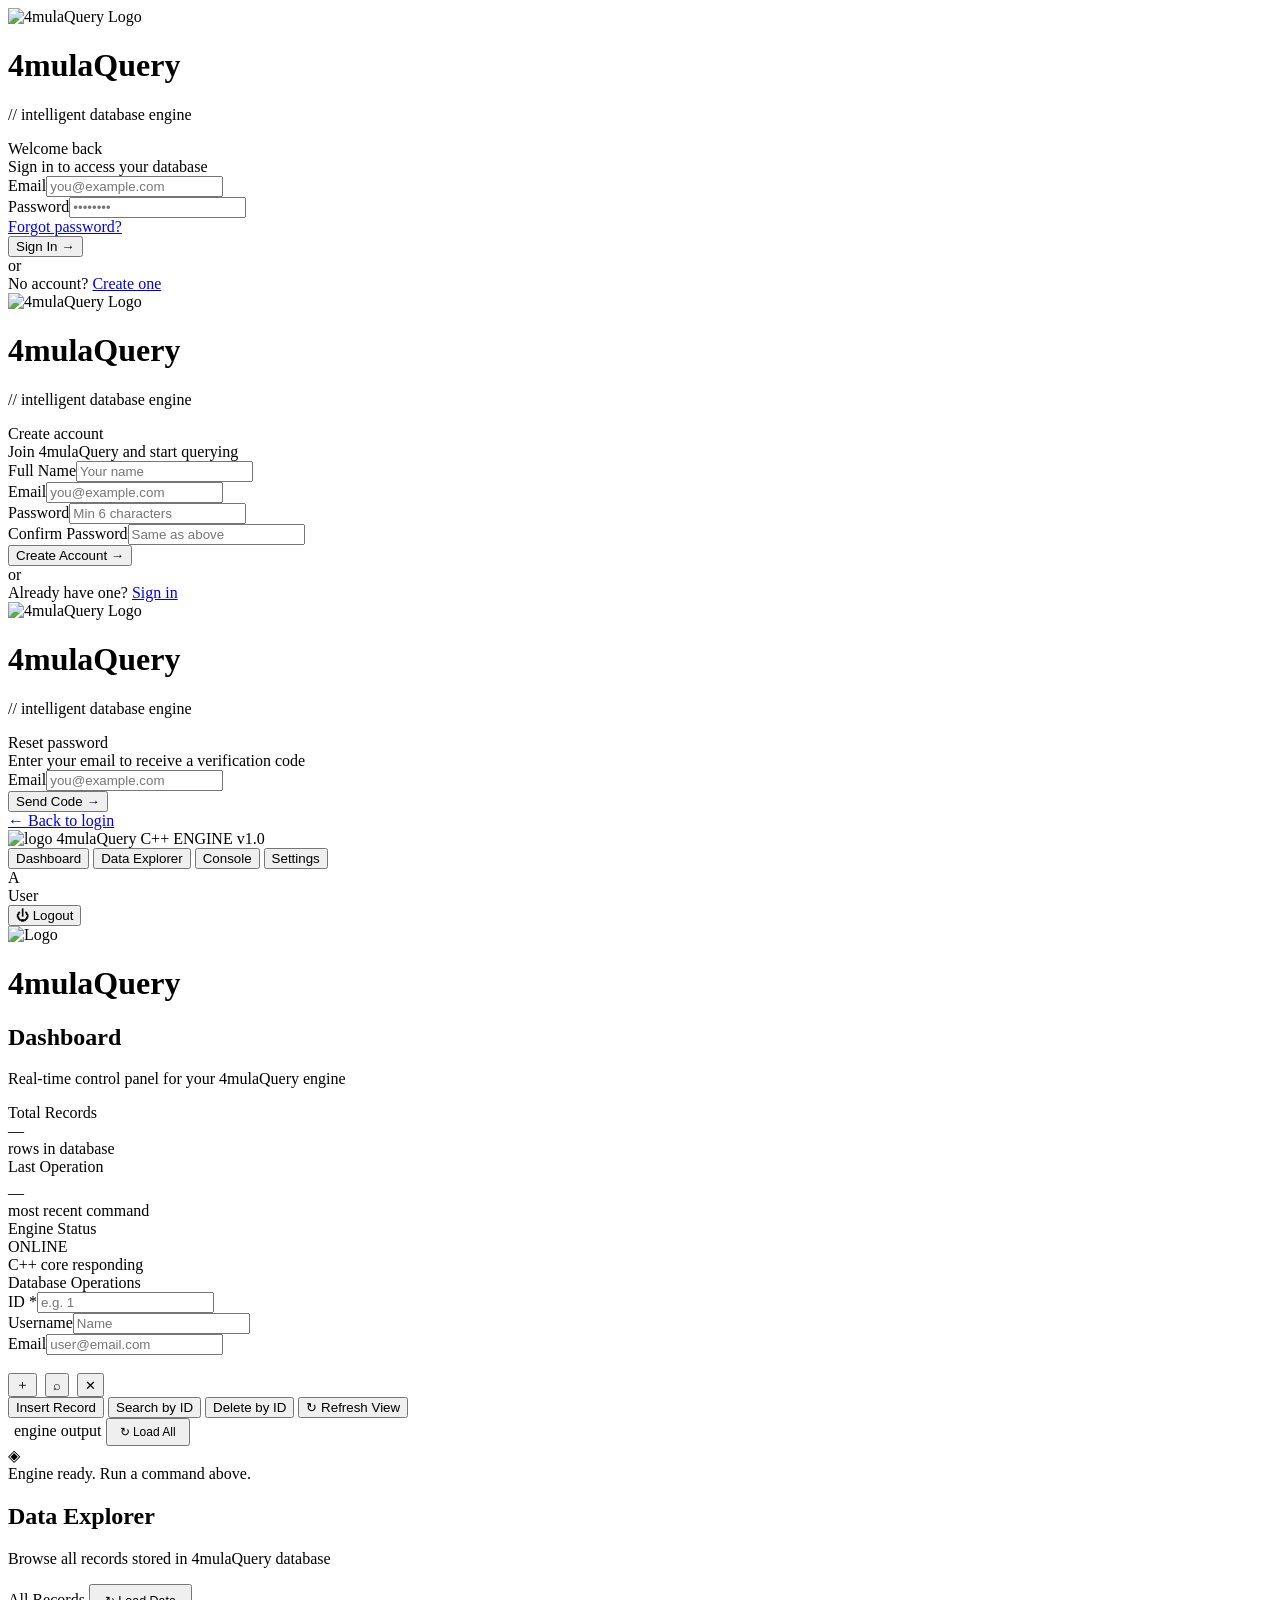
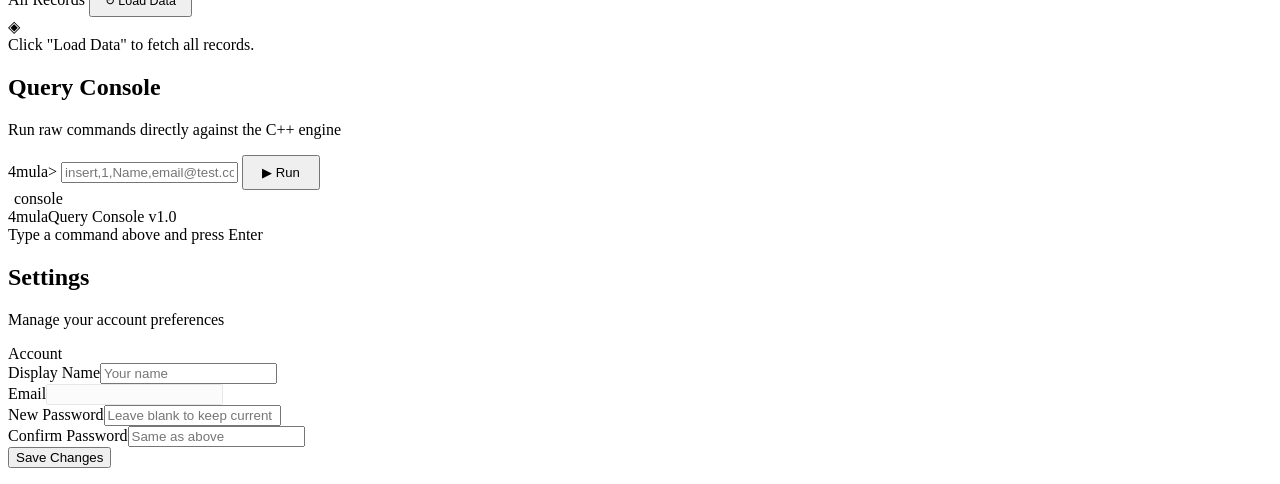
==== commit aeab5907: "update" ====
--- a/app/target/classes/static/index.html
+++ b/app/target/classes/static/index.html
@@ -1,3599 +1,236 @@
-<!-- @format -->
-
-<!-- =========================================================
-     4mulaQuery - Intelligent Database Engine
-     Main Frontend File (index.html)
-
-     Author  : Abdul Qadir
-     Purpose : Handles authentication pages and main dashboard UI
-========================================================= -->
-
+<!-- =====================================================
+     4mulaQuery — index.html
+     Author : Abdul Qadir
+     CSS    : style.css
+     JS     : app.js
+===================================================== -->
 <!doctype html>
 <html lang="en">
-  <head>
-    <!-- =========================================================
-       META CONFIGURATION
-       Basic page configuration for charset and responsiveness
-  ========================================================= -->
-    <meta charset="UTF-8" />
-    <meta name="viewport" content="width=device-width, initial-scale=1.0" />
-
-    <!-- =========================================================
-       PAGE TITLE
-  ========================================================= --<!-- @format -->
-<!-- 
-========================================================
-4mulaQuery - Intelligent Database Engine
-Author: Abdul Qadir
-Purpose: Authentication UI + Main Application Layout
-Theme: Navy + Gold Luxury Tech Theme
-========================================================
--->
-
-<!doctype html>
-
-<!-- Root HTML Document -->
-<html lang="en">
-  <head>
-    <!-- Character encoding for universal text support -->
-    <meta charset="UTF-8" />
-
-    <!-- Responsive design support for mobile and tablets -->
-    <meta name="viewport" content="width=device-width,initial-scale=1.0" />
-
-    <!-- Browser title -->
-    <title>4mulaQuery | Intelligent Database Engine</title>
-    <link rel="icon" type="image/png" href="/Logo.jpg"/> 
-
-    <!-- Google Fonts used in UI -->
-    <!-- Syne = main UI font -->
-    <!-- DM Mono = technical / database style font -->
-    <link
-      href="https://fonts.googleapis.com/css2?family=Syne:wght@400;600;700;800&family=DM+Mono:wght@300;400;500&display=swap"
-      rel="stylesheet"
-    />
-
-    <style>
-      /* =========================================================
-       GLOBAL COLOR VARIABLES (Design System)
-       ========================================================= */
-
-      :root {
-        /* Background shades */
-        --bg: #0a0e1a;
-        --bg2: #0f1525;
-        --bg3: #151d32;
-
-        /* Brand colors */
-        --navy: #001f3f;
-        --gold: #d4af37;
-        --gold2: #f0cc5a;
-        --gold3: #8a6f1e;
-
-        /* Text colors */
-        --cream: #f5f0e0;
-        --text: #c8d8f0;
-        --text2: #6a85a8;
-
-        /* Border colors */
-        --border: rgba(212, 175, 55, 0.25);
-        --border2: rgba(212, 175, 55, 0.12);
-
-        /* Glass effect */
-        --glass: rgba(15, 21, 37, 0.85);
-
-        /* Status colors */
-        --success: #2ecc71;
-        --error: #e74c3c;
-
-        /* Shadow style */
-        --shadow: 0 20px 60px rgba(0, 0, 0, 0.5);
-      }
-
-      /* =========================================================
-       RESET DEFAULT BROWSER STYLES
-       ========================================================= */
-
-      * {
-        margin: 0;
-        padding: 0;
-        box-sizing: border-box;
-      }
-
-      /* =========================================================
-       BODY BASE STYLING
-       ========================================================= */
-
-      body {
-        font-family: "Syne", sans-serif;
-        background: var(--bg);
-        color: var(--text);
-        min-height: 100vh;
-        overflow-x: hidden;
-      }
-
-      /* =========================================================
-       BACKGROUND EFFECT (Luxury Gradient Glow)
-       ========================================================= */
-
-      body::before {
-        content: "";
-        position: fixed;
-        inset: 0;
-        z-index: 0;
-
-        background:
-          radial-gradient(
-            ellipse 70% 50% at 10% 10%,
-            rgba(212, 175, 55, 0.06) 0%,
-            transparent 60%
-          ),
-          radial-gradient(
-            ellipse 50% 40% at 90% 90%,
-            rgba(0, 31, 63, 0.4) 0%,
-            transparent 60%
-          );
-
-        pointer-events: none;
-      }
-
-      /* =========================================================
-       GRID BACKGROUND (Tech feel)
-       ========================================================= */
-
-      .grid-bg {
-        position: fixed;
-        inset: 0;
-        z-index: 0;
-        pointer-events: none;
-
-        background-image:
-          linear-gradient(rgba(212, 175, 55, 0.03) 1px, transparent 1px),
-          linear-gradient(90deg, rgba(212, 175, 55, 0.03) 1px, transparent 1px);
-
-        background-size: 52px 52px;
-      }
-
-      /* =========================================================
-       AUTHENTICATION SECTION (Login / Signup)
-       ========================================================= */
-
-      .auth-wrap {
-        position: relative;
-        z-index: 10;
-        min-height: 100vh;
-
-        display: flex;
-        align-items: center;
-        justify-content: center;
-
-        padding: 24px;
-      }
-
-      /* Login card container */
-
-      .auth-card {
-        width: 100%;
-        max-width: 420px;
-
-        background: var(--glass);
-        backdrop-filter: blur(20px);
-
-        border: 1px solid var(--border);
-        border-radius: 24px;
-
-        padding: 44px 38px;
-
-        box-shadow:
-          var(--shadow),
-          inset 0 1px 0 rgba(212, 175, 55, 0.1);
-
-        animation: cardUp 0.5s cubic-bezier(0.16, 1, 0.3, 1);
-      }
-
-      /* Card animation when loading */
-
-      @keyframes cardUp {
-        from {
-          opacity: 0;
-          transform: translateY(28px) scale(0.97);
-        }
-        to {
-          opacity: 1;
-          transform: none;
-        }
-      }
-
-      /* =========================================================
-       AUTH HEADER / LOGO AREA
-       ========================================================= */
-
-      .auth-logo {
-        text-align: center;
-        margin-bottom: 32px;
-      }
-
-      .auth-logo img {
-        width: 88px;
-        height: 88px;
-
-        border-radius: 20px;
-
-        box-shadow:
-          0 8px 28px rgba(212, 175, 55, 0.25),
-          0 0 0 1px var(--border);
-
-        display: block;
-        margin: 0 auto 14px;
-
-        object-fit: cover;
-      }
-
-      /* App title */
-
-      .auth-logo h1 {
-        font-size: 2.1rem;
-        font-weight: 800;
-        color: #fff;
-        letter-spacing: -0.5px;
-      }
-
-      /* Highlight word */
-
-      .auth-logo h1 span {
-        color: var(--gold);
-      }
-
-      /* Small tagline */
-
-      .auth-logo p {
-        font-family: "DM Mono", monospace;
-        font-size: 0.72rem;
-        color: var(--text2);
-        margin-top: 4px;
-      }
-
-      /* =========================================================
-       FORM TEXT HEADINGS
-       ========================================================= */
-
-      .auth-title {
-        font-size: 1.2rem;
-        font-weight: 700;
-        color: #fff;
-        margin-bottom: 5px;
-      }
-
-      .auth-sub {
-        font-size: 0.82rem;
-        color: var(--text2);
-        margin-bottom: 22px;
-      }
-
-      /* =========================================================
-       INPUT FIELD
-       ========================================================= */
-
-      .field {
-        margin-bottom: 14px;
-      }
-
-      .field label {
-        display: block;
-
-        font-size: 0.7rem;
-        font-weight: 700;
-
-        text-transform: uppercase;
-        letter-spacing: 0.1em;
-
-        color: var(--text2);
-        margin-bottom: 7px;
-      }
-
-      /* Input box */
-
-      .field input {
-        width: 100%;
-        padding: 12px 14px;
-
-        background: rgba(10, 14, 26, 0.6);
-
-        border: 1px solid rgba(212, 175, 55, 0.2);
-        border-radius: 10px;
-
-        font-family: "DM Mono", monospace;
-        font-size: 0.88rem;
-
-        color: var(--cream);
-
-        outline: none;
-        transition: all 0.2s;
-      }
-
-      /* Input focus effect */
-
-      .field input:focus {
-        border-color: var(--gold);
-        background: rgba(10, 14, 26, 0.9);
-
-        box-shadow: 0 0 0 3px rgba(212, 175, 55, 0.12);
-      }
-
-      .field input::placeholder {
-        color: var(--text2);
-        opacity: 0.7;
-      }
-
-      /* =========================================================
-       PRIMARY BUTTON
-       ========================================================= */
-
-      .btn-primary {
-        width: 100%;
-        padding: 13px;
-
-        background: linear-gradient(135deg, var(--gold) 0%, var(--gold3) 100%);
-
-        color: var(--bg);
-
-        font-family: "Syne", sans-serif;
-        font-size: 0.95rem;
-        font-weight: 800;
-
-        border: none;
-        border-radius: 10px;
-
-        cursor: pointer;
-
-        transition: all 0.2s;
-
-        margin-top: 4px;
-
-        box-shadow: 0 4px 20px rgba(212, 175, 55, 0.3);
-
-        letter-spacing: 0.02em;
-      }
-
-      /* Button hover */
-
-      .btn-primary:hover {
-        transform: translateY(-1px);
-
-        box-shadow: 0 8px 28px rgba(212, 175, 55, 0.45);
-      }
-
-      /* =========================================================
-       DIVIDER (OR line)
-       ========================================================= */
-
-      .auth-divider {
-        text-align: center;
-        margin: 18px 0;
-
-        font-size: 0.78rem;
-        color: var(--text2);
-
-        position: relative;
-      }
-
-      .auth-divider::before,
-      .auth-divider::after {
-        content: "";
-        position: absolute;
-
-        top: 50%;
-        width: 43%;
-        height: 1px;
-
-        background: var(--border2);
-      }
-
-      .auth-divider::before {
-        left: 0;
-      }
-      .auth-divider::after {
-        right: 0;
-      }
-
-      /* =========================================================
-       LINKS (signup / login switch)
-       ========================================================= */
-
-      .auth-link {
-        text-align: center;
-        font-size: 0.83rem;
-        color: var(--text2);
-      }
-
-      .auth-link a {
-        color: var(--gold);
-        font-weight: 700;
-        text-decoration: none;
-      }
-
-      .auth-link a:hover {
-        color: var(--gold2);
-      }
-
-      /* Forgot password */
-
-      .forgot-link {
-        text-align: right;
-        margin-top: -8px;
-        margin-bottom: 14px;
-      }
-
-      .forgot-link a {
-        font-size: 0.78rem;
-        color: var(--text2);
-        text-decoration: none;
-      }
-
-      .forgot-link a:hover {
-        color: var(--gold);
-      }
-
-      /* =========================================================
-   TOAST NOTIFICATION
-   Login / actions ke success ya error messages show karne ke liye
-   ========================================================= */
-
-      .toast {
-        padding: 10px 14px;
-        border-radius: 8px;
-        font-size: 0.8rem;
-        font-family: "DM Mono", monospace;
-        margin-bottom: 14px;
-        display: none; /* default hidden */
-      }
-
-      /* Error message toast */
-
-      .toast.error {
-        background: rgba(231, 76, 60, 0.12);
-        border: 1px solid rgba(231, 76, 60, 0.3);
-        color: #ff8c7f;
-      }
-
-      /* Success message toast */
-
-      .toast.success {
-        background: rgba(46, 204, 113, 0.1);
-        border: 1px solid rgba(46, 204, 113, 0.3);
-        color: #5ddf96;
-      }
-
-      /* Toast visible state */
-
-      .toast.show {
-        display: block;
-        animation: fadeIn 0.25s ease;
-      }
-
-      /* Toast animation */
-
-      @keyframes fadeIn {
-        from {
-          opacity: 0;
-          transform: translateY(-4px);
-        }
-        to {
-          opacity: 1;
-          transform: none;
-        }
-      }
-
-      /* =========================================================
-   OTP INPUT UI
-   Email verification ya login OTP ke liye
-   ========================================================= */
-
-      .otp-row {
-        display: flex;
-        gap: 10px;
-        justify-content: center;
-        margin: 18px 0;
-      }
-
-      /* OTP input boxes */
-
-      .otp-row input {
-        width: 54px;
-        height: 58px;
-
-        text-align: center;
-
-        font-size: 1.5rem;
-        font-weight: 700;
-
-        font-family: "DM Mono", monospace;
-
-        background: rgba(10, 14, 26, 0.6);
-
-        border: 1px solid rgba(212, 175, 55, 0.2);
-        border-radius: 10px;
-
-        color: var(--cream);
-
-        outline: none;
-        transition: all 0.2s;
-      }
-
-      /* OTP focus highlight */
-
-      .otp-row input:focus {
-        border-color: var(--gold);
-        box-shadow: 0 0 0 3px rgba(212, 175, 55, 0.12);
-      }
-
-      /* =========================================================
-   MAIN APP CONTAINER
-   Login hone ke baad visible hota hai
-   ========================================================= */
-
-      #app {
-        background: var(--bg);
-        display: none;
-        position: relative;
-        z-index: 10;
-      }
-
-      /* =========================================================
-   TOP NAVIGATION BAR
-   Dashboard ka main header
-   ========================================================= */
-
-      .topbar {
-        position: sticky;
-        top: 0;
-        z-index: 100;
-
-        background: rgba(10, 14, 26, 0.95);
-        backdrop-filter: blur(16px);
-
-        border-bottom: 1px solid var(--border);
-
-        height: 64px;
-        padding: 0 28px;
-
-        display: flex;
-        align-items: center;
-        justify-content: space-between;
-      }
-
-      /* =========================================================
-   LEFT SIDE (Logo + App Name)
-   ========================================================= */
-
-      .topbar-left {
-        display: flex;
-        align-items: center;
-        gap: 14px;
-      }
-
-      /* App logo */
-
-      .topbar-logo {
-        width: 38px;
-        height: 38px;
-        border-radius: 10px;
-        object-fit: cover;
-        border: 1px solid var(--border);
-      }
-
-      /* App title */
-
-      .topbar-name {
-        font-size: 1.25rem;
-        font-weight: 800;
-        color: #fff;
-      }
-
-      /* Highlight text */
-
-      .topbar-name span {
-        color: var(--gold);
-      }
-
-      /* Version badge */
-
-      .topbar-badge {
-        font-family: "DM Mono", monospace;
-        font-size: 0.62rem;
-
-        background: rgba(212, 175, 55, 0.1);
-        color: var(--gold);
-
-        border: 1px solid var(--border);
-
-        padding: 3px 10px;
-        border-radius: 20px;
-      }
-
-      /* =========================================================
-   NAVIGATION BUTTONS
-   ========================================================= */
-
-      .topbar-nav {
-        display: flex;
-        gap: 2px;
-      }
-
-      /* Nav button */
-
-      .tnav {
-        padding: 8px 16px;
-        border-radius: 8px;
-
-        cursor: pointer;
-
-        font-size: 0.85rem;
-        font-weight: 600;
-
-        color: var(--text2);
-
-        border: none;
-        background: none;
-
-        font-family: "Syne", sans-serif;
-
-        transition: all 0.2s;
-      }
-
-      /* Hover effect */
-
-      .tnav:hover {
-        color: var(--text);
-        background: rgba(255, 255, 255, 0.05);
-      }
-
-      /* Active navigation tab */
-
-      .tnav.active {
-        color: var(--gold);
-        background: rgba(212, 175, 55, 0.1);
-      }
-
-      /* =========================================================
-   USER PROFILE AREA (RIGHT SIDE)
-   ========================================================= */
-
-      .topbar-right {
-        display: flex;
-        align-items: center;
-        gap: 10px;
-      }
-
-      /* User info pill */
-
-      .user-pill {
-        display: flex;
-        align-items: center;
-        gap: 8px;
-
-        background: rgba(255, 255, 255, 0.05);
-        border: 1px solid var(--border);
-
-        border-radius: 20px;
-
-        padding: 4px 14px 4px 4px;
-      }
-
-      /* User avatar */
-
-      .user-av {
-        width: 30px;
-        height: 30px;
-
-        border-radius: 50%;
-
-        background: linear-gradient(135deg, var(--gold3), var(--gold));
-
-        display: flex;
-        align-items: center;
-        justify-content: center;
-
-        font-weight: 800;
-        font-size: 0.85rem;
-
-        color: var(--bg);
-      }
-
-      /* Username */
-
-      .user-nm {
-        font-size: 0.82rem;
-        font-weight: 700;
-        color: #fff;
-      }
-
-      /* Logout button */
-
-      .logout-btn {
-        background: none;
-        border: none;
-
-        cursor: pointer;
-
-        color: var(--text2);
-
-        font-size: 0.8rem;
-
-        font-family: "DM Mono", monospace;
-
-        padding: 6px 12px;
-
-        border-radius: 8px;
-
-        transition: all 0.2s;
-
-        border: 1px solid transparent;
-      }
-
-      /* Logout hover */
-
-      .logout-btn:hover {
-        color: #ff8c7f;
-        border-color: rgba(231, 76, 60, 0.3);
-        background: rgba(231, 76, 60, 0.08);
-      }
-
-      /* =========================================================
-   HEADER SECTION
-   App ka hero header jahan logo + title + typing animation
-   show hota hai
-   ========================================================= */
-
-      .app-header {
-        text-align: center; /* center alignment */
-        padding: 36px 24px 8px; /* top spacing */
-        position: relative;
-        z-index: 1;
-      }
-
-      /* Header logo image */
-
-      .app-header img {
-        width: 90px;
-        height: 90px;
-
-        border-radius: 20px;
-
-        /* golden glow shadow effect */
-        box-shadow:
-          0 8px 28px rgba(212, 175, 55, 0.25),
-          0 0 0 1px var(--border);
-
-        margin-bottom: 16px;
-
-        object-fit: cover;
-      }
-
-      /* Main app title */
-
-      .app-header h1 {
-        font-size: 2.6rem;
-        font-weight: 800;
-
-        color: #fff;
-
-        letter-spacing: -0.5px;
-
-        margin-bottom: 8px;
-      }
-
-      /* Highlight text in title */
-
-      .app-header h1 span {
-        color: var(--gold);
-      }
-
-      /* =========================================================
-   DYNAMIC TYPING TEXT
-   Example: "AI Powered SQL Engine"
-   ========================================================= */
-
-      #dynamic-text {
-        font-size: 1.1em;
-
-        color: var(--gold);
-
-        font-weight: 700;
-
-        min-height: 1.6em; /* prevents layout jump */
-
-        margin-bottom: 8px;
-
-        font-family: "DM Mono", monospace;
-
-        letter-spacing: 0.02em;
-      }
-
-      /* =========================================================
-   MAIN CONTENT CONTAINER
-   Dashboard ka main wrapper
-   ========================================================= */
-
-      .main {
-        max-width: 980px; /* center content width */
-        margin: 0 auto;
-        padding: 20px 24px 36px;
-      }
-
-      /* =========================================================
-   PAGE SECTION SYSTEM
-   Har navigation tab ek section show karta hai
-   ========================================================= */
-
-      .section {
-        display: none; /* hidden by default */
-      }
-
-      /* Active section visible */
-
-      .section.active {
-        display: block;
-        animation: cardUp 0.3s ease;
-      }
-
-      /* =========================================================
-   PAGE HEADER
-   Section title + description
-   ========================================================= */
-
-      .page-hdr {
-        margin-bottom: 28px;
-      }
-
-      .page-hdr h2 {
-        font-size: 1.7rem;
-        font-weight: 800;
-        color: #fff;
-      }
-
-      .page-hdr p {
-        font-size: 0.85rem;
-        color: var(--text2);
-        margin-top: 4px;
-      }
-
-      /* =========================================================
-   DASHBOARD STATS CARDS
-   Example:
-   - Total Queries
-   - Tables
-   - Status
-   ========================================================= */
-
-      .stats-row {
-        display: grid;
-
-        grid-template-columns: repeat(3, 1fr);
-
-        gap: 16px;
-
-        margin-bottom: 22px;
-      }
-
-      /* Individual stat card */
-
-      .stat-card {
-        background: var(--bg2);
-
-        border: 1px solid var(--border2);
-
-        border-radius: 16px;
-
-        padding: 20px 22px;
-
-        transition: all 0.2s;
-      }
-
-      /* Hover effect */
-
-      .stat-card:hover {
-        border-color: var(--border);
-        transform: translateY(-2px);
-      }
-
-      /* Small stat label */
-
-      .s-label {
-        font-size: 0.68rem;
-
-        font-weight: 700;
-
-        text-transform: uppercase;
-
-        letter-spacing: 0.1em;
-
-        color: var(--text2);
-
-        margin-bottom: 8px;
-      }
-
-      /* Main stat value */
-
-      .s-val {
-        font-size: 2rem;
-
-        font-weight: 800;
-
-        color: var(--gold);
-
-        font-family: "DM Mono", monospace;
-      }
-
-      /* Description text */
-
-      .s-desc {
-        font-size: 0.74rem;
-
-        color: var(--text2);
-
-        margin-top: 4px;
-      }
-
-      /* Live status text */
-
-      .s-live {
-        font-size: 0.95rem;
-
-        color: var(--success);
-
-        font-weight: 700;
-
-        display: flex;
-
-        align-items: center;
-
-        gap: 6px;
-
-        padding-top: 6px;
-      }
-
-      /* =========================================================
-   LIVE STATUS DOT
-   Blinking indicator for system running state
-   ========================================================= */
-
-      .dot-live {
-        width: 8px;
-        height: 8px;
-
-        border-radius: 50%;
-
-        background: var(--success);
-
-        box-shadow: 0 0 8px var(--success);
-
-        animation: blink 2s infinite;
-      }
-
-      /* Blinking animation */
-
-      @keyframes blink {
-        0%,
-        100% {
-          opacity: 1;
-        }
-
-        50% {
-          opacity: 0.3;
-        }
-      }
-      /* =========================================================
-   HEADER SECTION – APP HEADER + TYPING ANIMATION
-   ========================================================= */
-
-      .app-header {
-        text-align: center;
-        padding: 36px 24px 8px;
-        position: relative;
-        z-index: 1;
-      }
-
-      /* Logo Image */
-      .app-header img {
-        width: 90px;
-        height: 90px;
-        border-radius: 20px;
-        box-shadow:
-          0 8px 28px rgba(212, 175, 55, 0.25),
-          0 0 0 1px var(--border);
-        margin-bottom: 16px;
-        object-fit: cover;
-      }
-
-      /* Main Title */
-      .app-header h1 {
-        font-size: 2.6rem;
-        font-weight: 800;
-        color: #fff;
-        letter-spacing: -0.5px;
-        margin-bottom: 8px;
-      }
-
-      /* Highlighted word in title */
-      .app-header h1 span {
-        color: var(--gold);
-      }
-
-      /* Typing animation text */
-      #dynamic-text {
-        font-size: 1.1em;
-        color: var(--gold);
-        font-weight: 700;
-        min-height: 1.6em;
-        margin-bottom: 8px;
-        font-family: "DM Mono", monospace;
-        letter-spacing: 0.02em;
-      }
-
-      /* =========================================================
-   MAIN LAYOUT
-   ========================================================= */
-
-      .main {
-        max-width: 980px;
-        margin: 0 auto;
-        padding: 20px 24px 36px;
-      }
-
-      /* Page sections */
-      .section {
-        display: none;
-      }
-
-      /* Active section animation */
-      .section.active {
-        display: block;
-        animation: cardUp 0.3s ease;
-      }
-
-      /* =========================================================
-   PAGE HEADER
-   ========================================================= */
-
-      .page-hdr {
-        margin-bottom: 28px;
-      }
-
-      .page-hdr h2 {
-        font-size: 1.7rem;
-        font-weight: 800;
-        color: #fff;
-      }
-
-      .page-hdr p {
-        font-size: 0.85rem;
-        color: var(--text2);
-        margin-top: 4px;
-      }
-
-      /* =========================================================
-   STATISTICS CARDS
-   ========================================================= */
-
-      .stats-row {
-        display: grid;
-        grid-template-columns: repeat(3, 1fr);
-        gap: 16px;
-        margin-bottom: 22px;
-      }
-
-      .stat-card {
-        background: var(--bg2);
-        border: 1px solid var(--border2);
-        border-radius: 16px;
-        padding: 20px 22px;
-        transition: all 0.2s;
-      }
-
-      .stat-card:hover {
-        border-color: var(--border);
-        transform: translateY(-2px);
-      }
-
-      /* Stat label */
-      .s-label {
-        font-size: 0.68rem;
-        font-weight: 700;
-        text-transform: uppercase;
-        letter-spacing: 0.1em;
-        color: var(--text2);
-        margin-bottom: 8px;
-      }
-
-      /* Stat value */
-      .s-val {
-        font-size: 2rem;
-        font-weight: 800;
-        color: var(--gold);
-        font-family: "DM Mono", monospace;
-      }
-
-      /* Stat description */
-      .s-desc {
-        font-size: 0.74rem;
-        color: var(--text2);
-        margin-top: 4px;
-      }
-
-      /* Live indicator */
-      .s-live {
-        font-size: 0.95rem;
-        color: var(--success);
-        font-weight: 700;
-        display: flex;
-        align-items: center;
-        gap: 6px;
-        padding-top: 6px;
-      }
-
-      /* Live status dot */
-      .dot-live {
-        width: 8px;
-        height: 8px;
-        border-radius: 50%;
-        background: var(--success);
-        box-shadow: 0 0 8px var(--success);
-        animation: blink 2s infinite;
-      }
-
-      /* Blink animation */
-      @keyframes blink {
-        0%,
-        100% {
-          opacity: 1;
-        }
-        50% {
-          opacity: 0.3;
-        }
-      }
-
-      /* =========================================================
-   PANEL / CARD SECTION
-   ========================================================= */
-
-      .panel {
-        background: var(--bg2);
-        border: 1px solid var(--border2);
-        border-radius: 20px;
-        padding: 26px;
-        margin-bottom: 20px;
-      }
-
-      /* Panel title */
-      .panel-title {
-        font-size: 0.92rem;
-        font-weight: 700;
-        color: #fff;
-        margin-bottom: 18px;
-        display: flex;
-        align-items: center;
-        gap: 10px;
-      }
-
-      /* Decorative dot */
-      .p-dot {
-        width: 10px;
-        height: 10px;
-        border-radius: 50%;
-        background: var(--gold);
-        flex-shrink: 0;
-      }
-
-      /* =========================================================
-   OPERATION GRID (INPUT + BUTTONS)
-   ========================================================= */
-
-      .ops-grid {
-        display: grid;
-        grid-template-columns: 1fr 1fr 1fr auto;
-        gap: 12px;
-        align-items: end;
-      }
-
-      .ops-grid .field {
-        margin-bottom: 0;
-      }
-
-      /* Buttons row */
-      .btn-row {
-        display: flex;
-        gap: 10px;
-        flex-wrap: wrap;
-        margin-top: 14px;
-      }
-
-      /* =========================================================
-   BUTTON STYLES
-   ========================================================= */
-
-      .btn {
-        padding: 10px 22px;
-        border-radius: 9px;
-        cursor: pointer;
-        font-family: "Syne", sans-serif;
-        font-size: 0.85rem;
-        font-weight: 700;
-        transition: all 0.2s;
-        display: flex;
-        align-items: center;
-        gap: 7px;
-        border: none;
-      }
-
-      /* Insert button */
-      .btn-ins {
-        background: linear-gradient(135deg, var(--gold), var(--gold3));
-        color: var(--bg);
-        box-shadow: 0 4px 16px rgba(212, 175, 55, 0.25);
-      }
-
-      .btn-ins:hover {
-        transform: translateY(-1px);
-        box-shadow: 0 6px 22px rgba(212, 175, 55, 0.4);
-      }
-
-      /* Search button */
-      .btn-src {
-        background: var(--bg3);
-        color: var(--gold);
-        border: 1px solid var(--border);
-      }
-
-      .btn-src:hover {
-        background: rgba(212, 175, 55, 0.12);
-      }
-
-      /* Delete button */
-      .btn-del {
-        background: rgba(231, 76, 60, 0.1);
-        color: #ff8c7f;
-        border: 1px solid rgba(231, 76, 60, 0.25);
-      }
-
-      .btn-del:hover {
-        background: rgba(231, 76, 60, 0.2);
-      }
-
-      /* Refresh button */
-      .btn-ref {
-        background: var(--bg3);
-        color: var(--text2);
-        border: 1px solid var(--border2);
-        font-size: 0.8rem;
-        padding: 8px 16px;
-      }
-
-      .btn-ref:hover {
-        color: var(--gold);
-        border-color: var(--border);
-      }
-
-      /* Execute button */
-      .btn-exec {
-        background: linear-gradient(135deg, var(--gold), var(--gold3));
-        color: var(--bg);
-      }
-
-      .btn-exec:hover {
-        transform: translateY(-1px);
-        box-shadow: 0 6px 20px rgba(212, 175, 55, 0.35);
-      }
-
-      /* =========================================================
-   OUTPUT PANEL (RESULT / TABLE)
-   ========================================================= */
-
-      .out-panel {
-        background: rgba(5, 8, 16, 0.9);
-        border: 1px solid var(--border2);
-        border-radius: 16px;
-        overflow: hidden;
-      }
-
-      .out-hdr {
-        padding: 12px 18px;
-        border-bottom: 1px solid var(--border2);
-        display: flex;
-        align-items: center;
-        justify-content: space-between;
-      }
-
-      .out-hdr span {
-        font-family: "DM Mono", monospace;
-        font-size: 0.75rem;
-        color: var(--text2);
-      }
-
-      .out-body {
-        padding: 20px;
-        min-height: 160px;
-      }
-
-      /* =========================================================
-   DATABASE TABLE
-   ========================================================= */
-
-      .db-table {
-        width: 100%;
-        border-collapse: collapse;
-      }
-
-      .db-table th {
-        font-size: 0.68rem;
-        font-weight: 700;
-        text-transform: uppercase;
-        letter-spacing: 0.1em;
-        color: var(--gold3);
-        padding: 8px 14px;
-        text-align: left;
-        border-bottom: 1px solid var(--border2);
-        font-family: "DM Mono", monospace;
-      }
-
-      .db-table td {
-        padding: 11px 14px;
-        font-family: "DM Mono", monospace;
-        font-size: 0.83rem;
-        color: var(--text);
-        border-bottom: 1px solid rgba(212, 175, 55, 0.04);
-        transition: background 0.15s;
-      }
-
-      /* Row hover effect */
-      .db-table tr:hover td {
-        background: rgba(212, 175, 55, 0.04);
-      }
-
-      /* First column highlight */
-      .db-table td:first-child {
-        color: var(--gold);
-        font-weight: 600;
-      }
-
-      /* Remove last border */
-      .db-table tr:last-child td {
-        border-bottom: none;
-      }
-
-      /* =========================================================
-   LOG / TERMINAL OUTPUT
-   ========================================================= */
-
-      .log {
-        font-family: "DM Mono", monospace;
-        font-size: 0.85rem;
-        line-height: 1.9;
-        white-space: pre-wrap;
-      }
-
-      .log-ok {
-        color: var(--success);
-      }
-      .log-err {
-        color: #ff8c7f;
-      }
-      .log-info {
-        color: var(--gold);
-      }
-      .log-time {
-        color: var(--text2);
-        font-size: 0.74rem;
-      }
-
-      /* =========================================================
-   EMPTY STATE
-   ========================================================= */
-
-      .empty {
-        text-align: center;
-        padding: 36px 20px;
-        color: var(--text2);
-        font-family: "DM Mono", monospace;
-        font-size: 0.82rem;
-      }
-
-      .empty-icon {
-        font-size: 2.2rem;
-        opacity: 0.3;
-        margin-bottom: 10px;
-      }
-
-      /* =========================================================
-   LOADING BAR
-   ========================================================= */
-
-      .load-bar {
-        height: 2px;
-        background: linear-gradient(
-          90deg,
-          var(--gold),
-          var(--gold2),
-          var(--gold)
-        );
-        background-size: 200%;
-        animation: shine 1.2s infinite;
-        display: none;
-        border-radius: 2px;
-      }
-
-      .load-bar.on {
-        display: block;
-      }
-
-      /* Loading animation */
-      @keyframes shine {
-        0% {
-          background-position: 200% 0;
-        }
-        100% {
-          background-position: -200% 0;
-        }
-      }
-
-      /* =========================================================
-   CONSOLE INPUT
-   ========================================================= */
-
-      .console-input {
-        display: flex;
-        gap: 10px;
-        align-items: center;
-        background: rgba(5, 8, 16, 0.9);
-        border: 1px solid var(--border2);
-        border-radius: 12px;
-        padding: 10px 14px;
-        margin-bottom: 14px;
-      }
-
-      .console-input span {
-        color: var(--gold);
-        font-family: "DM Mono", monospace;
-        font-size: 0.9rem;
-        flex-shrink: 0;
-      }
-
-      .console-input input {
-        flex: 1;
-        background: none;
-        border: none;
-        outline: none;
-        font-family: "DM Mono", monospace;
-        font-size: 0.88rem;
-        color: var(--cream);
-      }
-
-      .console-input input::placeholder {
-        color: var(--text2);
-        opacity: 0.6;
-      }
-
-      /* =========================================================
-   SETTINGS CARD
-   ========================================================= */
-
-      .settings-card {
-        max-width: 480px;
-      }
-
-      /* =========================================================
-   RESPONSIVE DESIGN
-   ========================================================= */
-
-      @media (max-width: 768px) {
-        .stats-row {
-          grid-template-columns: 1fr;
-        }
-
-        .ops-grid {
-          grid-template-columns: 1fr 1fr;
-        }
-
-        .topbar-nav {
-          display: none;
-        }
-
-        .app-header h1 {
-          font-size: 2rem;
-        }
-      }
-    </style>
-  </head>
-
-  <body>
-    <!-- =====================================================
-     BACKGROUND GRID EFFECT
-===================================================== -->
-    <div class="grid-bg"></div>
-
-    <!-- =====================================================
+<head>
+  <meta charset="UTF-8"/>
+  <meta name="viewport" content="width=device-width,initial-scale=1.0"/>
+  <title>4mulaQuery | Intelligent Database Engine</title>
+  <link rel="icon" type="image/png" href="/Logo.jpg"/>
+  <link href="https://fonts.googleapis.com/css2?family=Syne:wght@400;600;700;800&family=DM+Mono:wght@300;400;500&display=swap" rel="stylesheet"/>
+  <link rel="stylesheet" href="/style.css"/>
+</head>
+<body>
+
+<!-- Background grid -->
+<div class="grid-bg"></div>
+
+<!-- =====================================================
      LOGIN PAGE
 ===================================================== -->
-    <div id="loginPage" class="auth-wrap" style="display:none">
-      <div class="auth-card">
-        <!-- Logo + Branding -->
-        <div class="auth-logo">
-          <img src="/Logo.jpg" alt="4mulaQuery Logo" />
-          <h1>4mula<span>Query</span></h1>
-          <p>// intelligent database engine</p>
-        </div>
-
-        <!-- Login Error / Notification Toast -->
-        <div id="loginToast" class="toast error"></div>
-
-        <!-- Login Title -->
-        <div class="auth-title">Welcome back</div>
-        <div class="auth-sub">Sign in to access your database</div>
-
-        <!-- Email Input -->
-        <div class="field">
-          <label>Email</label>
-          <input type="email" id="loginEmail" placeholder="you@example.com" />
-        </div>
-
-        <!-- Password Input -->
-        <div class="field">
-          <label>Password</label>
-          <input
-            type="password"
-            id="loginPass"
-            placeholder="••••••••"
-            onkeydown="if (event.key === 'Enter') doLogin();"
-          />
-        </div>
-
-        <!-- Forgot Password Link -->
-        <div class="forgot-link">
-          <a href="#" onclick="showPage('forgotPage')">Forgot password?</a>
-        </div>
-
-        <!-- Login Button -->
-        <button class="btn-primary" onclick="doLogin()">Sign In →</button>
-
-        <!-- Divider -->
-        <div class="auth-divider">or</div>
-
-        <!-- Signup Redirect -->
-        <div class="auth-link">
-          No account?
-          <a href="#" onclick="showPage('signupPage')">Create one</a>
-        </div>
-      </div>
-    </div>
-
-    <!-- =====================================================
+<div id="loginPage" class="auth-wrap">
+  <div class="auth-card">
+    <div class="auth-logo">
+      <img src="/Logo.jpg" alt="4mulaQuery Logo"/>
+      <h1>4mula<span>Query</span></h1>
+      <p>// intelligent database engine</p>
+    </div>
+    <div id="loginToast" class="toast error"></div>
+    <div class="auth-title">Welcome back</div>
+    <div class="auth-sub">Sign in to access your database</div>
+    <div class="field"><label>Email</label><input type="email" id="loginEmail" placeholder="you@example.com"/></div>
+    <div class="field"><label>Password</label><input type="password" id="loginPass" placeholder="••••••••" onkeydown="if(event.key==='Enter')doLogin()"/></div>
+    <div class="forgot-link"><a href="#" onclick="showPage('forgotPage')">Forgot password?</a></div>
+    <button class="btn-primary" onclick="doLogin()">Sign In →</button>
+    <div class="auth-divider">or</div>
+    <div class="auth-link">No account? <a href="#" onclick="showPage('signupPage')">Create one</a></div>
+  </div>
+</div>
+
+<!-- =====================================================
      SIGNUP PAGE
 ===================================================== -->
-    <div id="signupPage" class="auth-wrap" style="display: none">
-      <div class="auth-card">
-        <!-- Logo + Branding -->
-        <div class="auth-logo">
-          <img src="/Logo.jpg" alt="4mulaQuery Logo" />
-          <h1>4mula<span>Query</span></h1>
-          <p>// intelligent database engine</p>
-        </div>
-
-        <!-- Signup Notification Toast -->
-        <div id="signupToast" class="toast"></div>
-
-        <!-- Signup Title -->
-        <div class="auth-title">Create account</div>
-        <div class="auth-sub">Join 4mulaQuery and start querying</div>
-
-        <!-- Full Name -->
-        <div class="field">
-          <label>Full Name</label>
-          <input type="text" id="signupName" placeholder="Your name" />
-        </div>
-
-        <!-- Email -->
-        <div class="field">
-          <label>Email</label>
-          <input type="email" id="signupEmail" placeholder="you@example.com" />
-        </div>
-
-        <!-- Password -->
-        <div class="field">
-          <label>Password</label>
-          <input
-            type="password"
-            id="signupPass"
-            placeholder="Min 6 characters"
-          />
-        </div>
-
-        <!-- Confirm Password -->
-        <div class="field">
-          <label>Confirm Password</label>
-          <input
-            type="password"
-            id="signupPass2"
-            placeholder="Same as above"
-            onkeydown="if (event.key === 'Enter') doSignup();"
-          />
-        </div>
-
-        <!-- Signup Button -->
-        <button class="btn-primary" onclick="doSignup()">
-          Create Account →
-        </button>
-
-        <!-- Divider -->
-        <div class="auth-divider">or</div>
-
-        <!-- Login Redirect -->
-        <div class="auth-link">
-          Already have one?
-          <a href="#" onclick="showPage('loginPage')">Sign in</a>
-        </div>
-      </div>
-    </div>
-
-    <!-- =====================================================
+<div id="signupPage" class="auth-wrap">
+  <div class="auth-card">
+    <div class="auth-logo">
+      <img src="/Logo.jpg" alt="4mulaQuery Logo"/>
+      <h1>4mula<span>Query</span></h1>
+      <p>// intelligent database engine</p>
+    </div>
+    <div id="signupToast" class="toast"></div>
+    <div class="auth-title">Create account</div>
+    <div class="auth-sub">Join 4mulaQuery and start querying</div>
+    <div class="field"><label>Full Name</label><input type="text" id="signupName" placeholder="Your name"/></div>
+    <div class="field"><label>Email</label><input type="email" id="signupEmail" placeholder="you@example.com"/></div>
+    <div class="field"><label>Password</label><input type="password" id="signupPass" placeholder="Min 6 characters"/></div>
+    <div class="field"><label>Confirm Password</label><input type="password" id="signupPass2" placeholder="Same as above" onkeydown="if(event.key==='Enter')doSignup()"/></div>
+    <button class="btn-primary" onclick="doSignup()">Create Account →</button>
+    <div class="auth-divider">or</div>
+    <div class="auth-link">Already have one? <a href="#" onclick="showPage('loginPage')">Sign in</a></div>
+  </div>
+</div>
+
+<!-- =====================================================
      FORGOT PASSWORD PAGE
 ===================================================== -->
-    <div id="forgotPage" class="auth-wrap" style="display: none">
-      <div class="auth-card">
-        <!-- Logo + Branding -->
-        <div class="auth-logo">
-          <img src="/Logo.jpg" alt="4mulaQuery Logo" />
-          <h1>4mula<span>Query</span></h1>
-          <p>// intelligent database engine</p>
-        </div>
-
-        <!-- Toast Notification -->
-        <div id="forgotToast" class="toast"></div>
-
-        <!-- =====================================================
-         STEP 1 : EMAIL INPUT
-    ===================================================== -->
-        <div id="fStep1">
-          <div class="auth-title">Reset password</div>
-          <div class="auth-sub">
-            Enter your email to receive a verification code
-          </div>
-
-          <!-- Email Field -->
-          <div class="field">
-            <label>Email</label>
-            <input
-              type="email"
-              id="forgotEmail"
-              placeholder="you@example.com"
-            />
-          </div>
-
-          <!-- Send OTP Button -->
-          <button class="btn-primary" onclick="sendOtp()">Send Code →</button>
-        </div>
-
-        <!-- =====================================================
-         STEP 2 : OTP VERIFICATION
-    ===================================================== -->
-        <div id="fStep2" style="display: none">
-          <div class="auth-title">Enter OTP</div>
-          <div class="auth-sub">Check your email for the 4-digit code</div>
-
-          <!-- OTP Inputs -->
-          <div class="otp-row">
-            <input
-              type="text"
-              maxlength="1"
-              class="otp-input"
-              oninput="otpNext(this, 0)"
-            />
-            <input
-              type="text"
-              maxlength="1"
-              class="otp-input"
-              oninput="otpNext(this, 1)"
-            />
-            <input
-              type="text"
-              maxlength="1"
-              class="otp-input"
-              oninput="otpNext(this, 2)"
-            />
-            <input
-              type="text"
-              maxlength="1"
-              class="otp-input"
-              oninput="otpNext(this, 3)"
-            />
-          </div>
-
-          <!-- Verify OTP Button -->
-          <button class="btn-primary" onclick="verifyOtp()">Verify →</button>
-        </div>
-
-        <!-- =====================================================
-         STEP 3 : NEW PASSWORD
-    ===================================================== -->
-        <div id="fStep3" style="display: none">
-          <div class="auth-title">New password</div>
-          <div class="auth-sub">Set your new password</div>
-
-          <!-- New Password -->
-          <div class="field">
-            <label>New Password</label>
-            <input
-              type="password"
-              id="newPass"
-              placeholder="Min 6 characters"
-            />
-          </div>
-
-          <!-- Confirm Password -->
-          <div class="field">
-            <label>Confirm</label>
-            <input type="password" id="newPass2" placeholder="Same as above" />
-          </div>
-
-          <!-- Update Password Button -->
-          <button class="btn-primary" onclick="resetPass()">
-            Update Password →
-          </button>
-        </div>
-
-        <!-- Divider -->
-        <div class="auth-divider"></div>
-
-        <!-- Back to Login -->
-        <div class="auth-link">
-          <a href="#" onclick="showPage('loginPage')"> ← Back to login </a>
-        </div>
-      </div>
-    </div>
-
-    <!-- =====================================================
-     MAIN APPLICATION (After Login)
-===================================================== -->
-    <div id="app">
-      <!-- =====================================================
-       TOP NAVIGATION BAR
-  ===================================================== -->
-      <div class="topbar">
-        <!-- LEFT SIDE : LOGO + PRODUCT NAME -->
-        <div class="topbar-left">
-          <img class="topbar-logo" src="/Logo.jpg" alt="logo" />
-
-          <span class="topbar-name"> 4mula<span>Query</span> </span>
-
-          <!-- Engine Version Badge -->
-          <span class="topbar-badge"> C++ ENGINE v1.0 </span>
-        </div>
-
-        <!-- =====================================================
-         CENTER : NAVIGATION MENU
-    ===================================================== -->
-        <div class="topbar-nav">
-          <button class="tnav active" onclick="switchSec('dashboard', this)">
-            Dashboard
-          </button>
-
-          <button class="tnav" onclick="switchSec('explorer', this)">
-            Data Explorer
-          </button>
-
-          <button class="tnav" onclick="switchSec('console', this)">
-            Console
-          </button>
-
-          <button class="tnav" onclick="switchSec('settings', this)">
-            Settings
-          </button>
-        </div>
-
-        <!-- =====================================================
-         RIGHT SIDE : USER PROFILE + LOGOUT
-    ===================================================== -->
-        <div class="topbar-right">
-          <!-- User Info -->
-          <div class="user-pill">
-            <div class="user-av" id="userAv">A</div>
-
-            <span class="user-nm" id="userNm"> User </span>
-          </div>
-
-          <!-- Logout Button -->
-          <button class="logout-btn" onclick="doLogout()">⏻ Logout</button>
-        </div>
-      </div>
-
-      <!-- =====================================================
-     APP HEADER (TYPING ANIMATION HEADER)
-===================================================== -->
-      <div class="app-header">
-        <!-- Logo -->
-        <img src="/Logo.jpg" alt="Logo" />
-
-        <!-- App Name -->
-        <h1>4mula<span>Query</span></h1>
-
-        <!-- Dynamic typing text (JS se change hoga) -->
-        <div id="dynamic-text"></div>
-      </div>
-
-      <!-- =====================================================
-     MAIN APPLICATION CONTENT
-===================================================== -->
-      <div class="main">
-        <!-- =====================================================
-       DASHBOARD SECTION
-  ===================================================== -->
-        <div id="sec-dashboard" class="section active">
-          <!-- Page Header -->
-          <div class="page-hdr">
-            <h2>Dashboard</h2>
-            <p>Real-time control panel for your 4mulaQuery engine</p>
-          </div>
-
-          <!-- ===== STATISTICS CARDS ===== -->
-          <div class="stats-row">
-            <!-- Total Records -->
-            <div class="stat-card">
-              <div class="s-label">Total Records</div>
-              <div class="s-val" id="statTotal">—</div>
-              <div class="s-desc">rows in database</div>
-            </div>
-
-            <!-- Last Operation -->
-            <div class="stat-card">
-              <div class="s-label">Last Operation</div>
-              <div
-                class="s-val"
-                id="statOp"
-                style="font-size: 1rem; padding-top: 8px"
-              >
-                —
-              </div>
-              <div class="s-desc">most recent command</div>
-            </div>
-
-            <!-- Engine Status -->
-            <div class="stat-card">
-              <div class="s-label">Engine Status</div>
-              <div class="s-live"><span class="dot-live"></span> ONLINE</div>
-              <div class="s-desc">C++ core responding</div>
+<div id="forgotPage" class="auth-wrap">
+  <div class="auth-card">
+    <div class="auth-logo">
+      <img src="/Logo.jpg" alt="4mulaQuery Logo"/>
+      <h1>4mula<span>Query</span></h1>
+      <p>// intelligent database engine</p>
+    </div>
+    <div id="forgotToast" class="toast"></div>
+    <!-- Step 1: Email -->
+    <div id="fStep1">
+      <div class="auth-title">Reset password</div>
+      <div class="auth-sub">Enter your email to receive a verification code</div>
+      <div class="field"><label>Email</label><input type="email" id="forgotEmail" placeholder="you@example.com"/></div>
+      <button class="btn-primary" onclick="sendOtp()">Send Code →</button>
+    </div>
+    <!-- Step 2: OTP -->
+    <div id="fStep2" style="display:none">
+      <div class="auth-title">Enter OTP</div>
+      <div class="auth-sub">Check your email for the 4-digit code</div>
+      <div class="otp-row">
+        <input type="text" maxlength="1" class="otp-input" oninput="otpNext(this,0)"/>
+        <input type="text" maxlength="1" class="otp-input" oninput="otpNext(this,1)"/>
+        <input type="text" maxlength="1" class="otp-input" oninput="otpNext(this,2)"/>
+        <input type="text" maxlength="1" class="otp-input" oninput="otpNext(this,3)"/>
+      </div>
+      <button class="btn-primary" onclick="verifyOtp()">Verify →</button>
+    </div>
+    <!-- Step 3: New Password -->
+    <div id="fStep3" style="display:none">
+      <div class="auth-title">New password</div>
+      <div class="auth-sub">Set your new password</div>
+      <div class="field"><label>New Password</label><input type="password" id="newPass" placeholder="Min 6 characters"/></div>
+      <div class="field"><label>Confirm</label><input type="password" id="newPass2" placeholder="Same as above"/></div>
+      <button class="btn-primary" onclick="resetPass()">Update Password →</button>
+    </div>
+    <div class="auth-divider"></div>
+    <div class="auth-link"><a href="#" onclick="showPage('loginPage')">← Back to login</a></div>
+  </div>
+</div>
+
+<!-- =====================================================
+     MAIN APPLICATION
+===================================================== -->
+<div id="app">
+
+  <!-- Topbar -->
+  <div class="topbar">
+    <div class="topbar-left">
+      <img class="topbar-logo" src="/Logo.jpg" alt="logo"/>
+      <span class="topbar-name">4mula<span>Query</span></span>
+      <span class="topbar-badge">C++ ENGINE v1.0</span>
+    </div>
+    <div class="topbar-nav">
+      <button class="tnav active" onclick="switchSec('dashboard',this)">Dashboard</button>
+      <button class="tnav" onclick="switchSec('explorer',this)">Data Explorer</button>
+      <button class="tnav" onclick="switchSec('console',this)">Console</button>
+      <button class="tnav" onclick="switchSec('settings',this)">Settings</button>
+    </div>
+    <div class="topbar-right">
+      <div class="user-pill">
+        <div class="user-av" id="userAv">A</div>
+        <span class="user-nm" id="userNm">User</span>
+      </div>
+      <button class="logout-btn" onclick="doLogout()">⏻ Logout</button>
+    </div>
+  </div>
+
+  <!-- Hero Header with typing animation -->
+  <div class="app-header">
+    <img src="/Logo.jpg" alt="Logo"/>
+    <h1>4mula<span>Query</span></h1>
+    <div id="dynamic-text"></div>
+  </div>
+
+  <!-- Main content -->
+  <div class="main">
+
+    <!-- DASHBOARD -->
+    <div id="sec-dashboard" class="section active">
+      <div class="page-hdr"><h2>Dashboard</h2><p>Real-time control panel for your 4mulaQuery engine</p></div>
+      <div class="stats-row">
+        <div class="stat-card"><div class="s-label">Total Records</div><div class="s-val" id="statTotal">—</div><div class="s-desc">rows in database</div></div>
+        <div class="stat-card"><div class="s-label">Last Operation</div><div class="s-val" id="statOp" style="font-size:1rem;padding-top:8px">—</div><div class="s-desc">most recent command</div></div>
+        <div class="stat-card"><div class="s-label">Engine Status</div><div class="s-live"><span class="dot-live"></span> ONLINE</div><div class="s-desc">C++ core responding</div></div>
+      </div>
+      <div class="panel">
+        <div class="panel-title"><div class="p-dot"></div>Database Operations</div>
+        <div class="ops-grid">
+          <div class="field"><label>ID *</label><input type="number" id="opId" placeholder="e.g. 1"/></div>
+          <div class="field"><label>Username</label><input type="text" id="opName" placeholder="Name"/></div>
+          <div class="field"><label>Email</label><input type="email" id="opEmail" placeholder="user@email.com"/></div>
+          <div class="field"><label>&nbsp;</label>
+            <div style="display:flex;gap:8px">
+              <button class="btn btn-ins" onclick="operate('insert')">＋</button>
+              <button class="btn btn-src" onclick="operate('search')">⌕</button>
+              <button class="btn btn-del" onclick="operate('delete')">✕</button>
             </div>
           </div>
-
-          <!-- =====================================================
-         DATABASE OPERATIONS PANEL
-    ===================================================== -->
-          <div class="panel">
-            <div class="panel-title">
-              <div class="p-dot"></div>
-              Database Operations
-            </div>
-
-            <!-- Input Fields -->
-            <div class="ops-grid">
-              <!-- ID -->
-              <div class="field">
-                <label>ID *</label>
-                <input type="number" id="opId" placeholder="e.g. 1" />
-              </div>
-
-              <!-- Username -->
-              <div class="field">
-                <label>Username</label>
-                <input type="text" id="opName" placeholder="Name" />
-              </div>
-
-              <!-- Email -->
-              <div class="field">
-                <label>Email</label>
-                <input type="email" id="opEmail" placeholder="user@email.com" />
-              </div>
-
-              <!-- Quick Action Buttons -->
-              <div class="field">
-                <label>&nbsp;</label>
-                <div style="display: flex; gap: 8px">
-                  <button class="btn btn-ins" onclick="operate('insert')">
-                    ＋
-                  </button>
-                  <button class="btn btn-src" onclick="operate('search')">
-                    ⌕
-                  </button>
-                  <button class="btn btn-del" onclick="operate('delete')">
-                    ✕
-                  </button>
-                </div>
-              </div>
-            </div>
-
-            <!-- Full Action Buttons -->
-            <div class="btn-row">
-              <button class="btn btn-ins" onclick="operate('insert')">
-                Insert Record
-              </button>
-
-              <button class="btn btn-src" onclick="operate('search')">
-                Search by ID
-              </button>
-
-              <button class="btn btn-del" onclick="operate('delete')">
-                Delete by ID
-              </button>
-
-              <button class="btn btn-ref" onclick="fetchAll()">
-                ↻ Refresh View
-              </button>
-            </div>
-          </div>
-
-          <!-- =====================================================
-         ENGINE OUTPUT PANEL
-    ===================================================== -->
-          <div class="out-panel">
-            <!-- Header -->
-            <div class="out-hdr">
-              <span>
-                <span
-                  class="dot-live"
-                  style="display: inline-block; margin-right: 6px"
-                ></span>
-                engine output
-              </span>
-
-              <button
-                class="btn btn-ref"
-                style="padding: 5px 12px; font-size: 0.75rem"
-                onclick="fetchAll()"
-              >
-                ↻ Load All
-              </button>
-            </div>
-
-            <!-- Loading Bar -->
-            <div class="load-bar" id="lb1"></div>
-
-            <!-- Output Body -->
-            <div class="out-body" id="outBody">
-              <div class="empty">
-                <div class="empty-icon">◈</div>
-                Engine ready. Run a command above.
-              </div>
-            </div>
-          </div>
-        </div>
-
-        <!-- =====================================================
-       DATA EXPLORER SECTION
-  ===================================================== -->
-        <div id="sec-explorer" class="section">
-          <div class="page-hdr">
-            <h2>Data Explorer</h2>
-            <p>Browse all records stored in 4mulaQuery database</p>
-          </div>
-
-          <div class="panel">
-            <div class="panel-title">
-              <div class="p-dot"></div>
-              All Records
-
-              <button
-                class="btn btn-ref"
-                onclick="fetchAllExplorer()"
-                style="margin-left: auto; padding: 7px 14px; font-size: 0.78rem"
-              >
-                ↻ Load Data
-              </button>
-            </div>
-
-            <div class="out-panel">
-              <div class="load-bar" id="lb2"></div>
-
-              <div class="out-body" id="explorerBody">
-                <div class="empty">
-                  <div class="empty-icon">◈</div>
-                  Click "Load Data" to fetch all records.
-                </div>
-              </div>
-            </div>
-          </div>
-        </div>
-
-        <!-- =====================================================
-       QUERY CONSOLE SECTION
-  ===================================================== -->
-        <div id="sec-console" class="section">
-          <div class="page-hdr">
-            <h2>Query Console</h2>
-            <p>Run raw commands directly against the C++ engine</p>
-          </div>
-
-          <!-- Console Input -->
-          <div class="console-input">
-            <span>4mula&gt;</span>
-
-            <input
-              type="text"
-              id="rawCmd"
-              placeholder="insert,1,Name,email@test.com  |  search,1  |  delete,1  |  all"
-              onkeydown="if (event.key === 'Enter') runRaw();"
-            />
-
-            <button
-              class="btn btn-exec"
-              onclick="runRaw()"
-              style="padding: 8px 18px; font-size: 0.82rem"
-            >
-              ▶ Run
-            </button>
-          </div>
-
-          <!-- Console Output -->
-          <div class="out-panel">
-            <div class="out-hdr">
-              <span>
-                <span
-                  class="dot-live"
-                  style="display: inline-block; margin-right: 6px"
-                ></span>
-                console
-              </span>
-            </div>
-
-            <div class="load-bar" id="lb3"></div>
-
-            <div class="out-body" id="consoleBody">
-              <div class="log">
-                <span class="log-info">4mulaQuery Console v1.0</span>
-                <span class="log-time"
-                  >Type a command above and press Enter</span
-                >
-              </div>
-            </div>
-          </div>
-        </div>
-
-        <!-- =====================================================
-       SETTINGS SECTION
-  ===================================================== -->
-        <div id="sec-settings" class="section">
-          <div class="page-hdr">
-            <h2>Settings</h2>
-            <p>Manage your account preferences</p>
-          </div>
-
-          <div class="panel settings-card">
-            <div class="panel-title">
-              <div class="p-dot"></div>
-              Account
-            </div>
-
-            <!-- Display Name -->
-            <div class="field">
-              <label>Display Name</label>
-              <input type="text" id="setName" placeholder="Your name" />
-            </div>
-
-            <!-- Email -->
-            <div class="field">
-              <label>Email</label>
-              <input type="email" id="setEmail" disabled style="opacity: 0.5" />
-            </div>
-
-            <!-- Password -->
-            <div class="field">
-              <label>New Password</label>
-              <input
-                type="password"
-                id="setPass"
-                placeholder="Leave blank to keep current"
-              />
-            </div>
-
-            <!-- Confirm Password -->
-            <div class="field">
-              <label>Confirm Password</label>
-              <input
-                type="password"
-                id="setPass2"
-                placeholder="Same as above"
-              />
-            </div>
-
-            <!-- Save Button -->
-            <button
-              class="btn-primary"
-              onclick="saveSettings()"
-              style="max-width: 200px"
-            >
-              Save Changes
-            </button>
-
-            <!-- Settings Toast -->
-            <div
-              id="setToast"
-              class="toast"
-              style="margin-top: 16px; margin-bottom: 0"
-            ></div>
-          </div>
-        </div>
-      </div>
-
-<script>
-/* =========================================================
-   HERO TYPING ANIMATION MODULE
-   ---------------------------------------------------------
-   This module creates a dynamic typing effect for the hero
-   section of the dashboard. It cycles through predefined
-   phrases and simulates typing and deleting characters.
-   Used to visually highlight key features of the system.
-========================================================= */
-
-
-/* ---------------------------------------------------------
-   Phrases to display in the hero typing animation
-   Each phrase will appear one by one in a loop
---------------------------------------------------------- */
-const phrases = [
-  "Fastest C++ B-Tree Engine",
-  "Spring Boot + Docker Integrated",
-  "Intelligent Query Processing",
-  "AI Powered SQL Optimization",
-  "Real-Time Query Performance Insights",
-  "Machine Learning Driven Database Engine",
-  "Next Generation Query Analyzer",
-  "Smart Database Exploration",
-  "Predictive SQL Execution Engine",
-  "Developed by Abdul Qadir"
-];
-
-
-/* ---------------------------------------------------------
-   Animation State Variables
---------------------------------------------------------- */
-
-let pIndex = 0;       // Index of the current phrase
-let cIndex = 0;       // Index of the current character
-let deleting = false; // Indicates whether characters are being deleted
-let typingTimer = null; // Reference to the active timeout
-
-
-/* =========================================================
-   startTyping()
-   ---------------------------------------------------------
-   Initializes and starts the typing animation.
-   - Clears any previous timer
-   - Resets animation state
-   - Starts the typing cycle
-========================================================= */
-function startTyping(){
-
-  // Stop any existing animation timer
-  if(typingTimer)
-    clearTimeout(typingTimer);
-
-  // Reset animation state
-  pIndex = 0;
-  cIndex = 0;
-  deleting = false;
-
-  // Start typing engine
-  typeNext();
-}
-
-
-/* =========================================================
-   typeNext()
-   ---------------------------------------------------------
-   Core typing engine responsible for:
-   - Typing characters one by one
-   - Deleting characters after completion
-   - Switching between phrases in a loop
-========================================================= */
-function typeNext(){
-
-  // Get the dynamic text element
-  const el = document.getElementById("dynamic-text");
-
-  // Stop execution if element does not exist
-  if(!el) return;
-
-  // Current phrase being processed
-  const text = phrases[pIndex];
-
-
-  /* -----------------------------------------------------
-     Update displayed text
-     - If deleting → remove characters
-     - If typing → add characters
-  ----------------------------------------------------- */
-  el.textContent = deleting
-    ? text.substring(0, cIndex--)
-    : text.substring(0, cIndex++);
-
-
-  /* -----------------------------------------------------
-     CASE 1 : Phrase completely typed
-     Pause before starting deletion
-  ----------------------------------------------------- */
-  if(!deleting && cIndex > text.length){
-
-    deleting = true;
-
-    // Wait before deleting
-    typingTimer = setTimeout(typeNext, 2000);
-  }
-
-
-  /* -----------------------------------------------------
-     CASE 2 : Phrase completely deleted
-     Move to next phrase
-  ----------------------------------------------------- */
-  else if(deleting && cIndex === 0){
-
-    deleting = false;
-
-    // Move to next phrase (loop)
-    pIndex = (pIndex + 1) % phrases.length;
-
-    // Short delay before typing next phrase
-    typingTimer = setTimeout(typeNext, 500);
-  }
-
-
-  /* -----------------------------------------------------
-     CASE 3 : Continue typing / deleting animation
-  ----------------------------------------------------- */
-  else{
-
-    typingTimer = setTimeout(
-      typeNext,
-      deleting ? 50 : 100
-    );
-  }
-}
-
-/* =================================================
-   AUTH MODULE
-   User Authentication aur Session Management
-================================================= */
-
-// Current logged-in user
-let currentUser = null;
-
-// Generated OTP for password reset
-let generatedOtp = null;
-
-// Email jiske liye OTP generate hua hai
-let otpEmail = null;
-
-
-/* -------------------------------------------------
-   getUsers()
-   LocalStorage se registered users ko read karta hai
-------------------------------------------------- */
-function getUsers() {
-  return JSON.parse(localStorage.getItem('fq_users') || '{}');
-}
-
-
-/* -------------------------------------------------
-   saveUsers()
-   Users data ko LocalStorage me store karta hai
-------------------------------------------------- */
-function saveUsers(u) {
-  localStorage.setItem('fq_users', JSON.stringify(u));
-}
-
-
-/* -------------------------------------------------
-   getSession()
-   Current login session ko LocalStorage se read karta hai
-------------------------------------------------- */
-function getSession() {
-  return JSON.parse(localStorage.getItem('fq_session') || 'null');
-}
-
-
-/* -------------------------------------------------
-   saveSession()
-   Logged-in user ka session LocalStorage me save karta hai
-------------------------------------------------- */
-function saveSession(u) {
-  localStorage.setItem('fq_session', JSON.stringify(u));
-}
-
-
-/* -------------------------------------------------
-   showPage()
-   Authentication pages (Login / Signup / Forgot Password)
-   ke beech navigation handle karta hai
-------------------------------------------------- */
-function showPage(id) {
-
-  // Sabhi auth pages ko hide kar do
-  ['loginPage','signupPage','forgotPage'].forEach(p=>{
-    document.getElementById(p).style.display='none';
-  });
-
-  // Selected page show karo
-  document.getElementById(id).style.display='flex';
-
-  // Agar Forgot Password page hai to steps reset karo
-  if(id === 'forgotPage'){
-
-    // Step 1 : Email enter
-    document.getElementById('fStep1').style.display='block';
-
-    // Step 2 : OTP verification
-    document.getElementById('fStep2').style.display='none';
-
-    // Step 3 : New password set
-    document.getElementById('fStep3').style.display='none';
-  }
-}
-
-/* -------------------------------------------------
-   showToast()
-   User ko notification / message show karne ke liye
-   toast popup display karta hai
-------------------------------------------------- */
-
-function showToast(id,msg,type='error'){
-
-  // Toast element select karo
-  const el = document.getElementById(id);
-
-  // Message set karo
-  el.textContent = msg;
-
-  // Toast class update karo (error / success / info)
-  el.className = `toast ${type} show`;
-
-  // 3.5 seconds baad toast automatically hide ho jayega
-  setTimeout(()=>{
-    el.className = `toast ${type}`;
-  },3500);
-}
-
-/* -------------------------------------------------
-   doLogin()
-   User login process handle karta hai
-------------------------------------------------- */
-function doLogin(){
-
-  // Login form se email aur password read karo
-  const email = document.getElementById('loginEmail').value.trim();
-  const pass  = document.getElementById('loginPass').value;
-
-  // Validation : agar koi field empty hai
-  if(!email || !pass)
-    return showToast('loginToast','Please fill all fields');
-
-  // LocalStorage se registered users load karo
-  const users = getUsers();
-
-  // Agar email exist nahi karta
-  if(!users[email])
-    return showToast('loginToast','Account not found. Sign up first.');
-
-  // Password match check (password Base64 encoded store hai)
-  if(users[email].password !== btoa(pass))
-    return showToast('loginToast','Incorrect password.');
-
-  // Login successful
-  currentUser = users[email];
-
-  // Session save karo
-  saveSession(currentUser);
-
-  // Main app load karo
-  loadApp();
-}
-
-/* -------------------------------------------------
-   doSignup()
-   Naya user account create karne ka function
-------------------------------------------------- */
-function doSignup(){
-
-  // Signup form se user inputs read karo
-  const name  = document.getElementById('signupName').value.trim();
-  const email = document.getElementById('signupEmail').value.trim();
-  const pass  = document.getElementById('signupPass').value;
-  const pass2 = document.getElementById('signupPass2').value;
-
-  // Validation : agar koi field empty ho
-  if(!name || !email || !pass)
-    return showToast('signupToast','Please fill all fields');
-
-  // Validation : password confirm match check
-  if(pass !== pass2)
-    return showToast('signupToast','Passwords do not match');
-
-  // Validation : minimum password length
-  if(pass.length < 6)
-    return showToast('signupToast','Min 6 characters required');
-
-  // LocalStorage se existing users load karo
-  const users = getUsers();
-
-  // Agar email already register hai
-  if(users[email])
-    return showToast('signupToast','Email already registered.');
-
-  // New user object create karo
-  users[email] = {
-    name,
-    email,
-    password: btoa(pass) // password Base64 encode karke store
-  };
-
-  // Users ko LocalStorage me save karo
-  saveUsers(users);
-
-  // Current user set karo
-  currentUser = users[email];
-
-  // Session save karo (auto login)
-  saveSession(currentUser);
-
-  // Success message show karo
-  showToast('signupToast','Account created! Loading...','success');
-
-  // Thodi delay ke baad main app load karo
-  setTimeout(loadApp,800);
-}
-
-/* -------------------------------------------------
-   sendOtp()
-   Forgot password process ke liye OTP generate karta hai
-------------------------------------------------- */
-function sendOtp(){
-
-  // Email input field se value read karo
-  const email = document.getElementById('forgotEmail').value.trim();
-
-  // Validation : agar email empty ho
-  if(!email)
-    return showToast('forgotToast','Enter your email');
-
-  // LocalStorage se registered users load karo
-  const users = getUsers();
-
-  // Check karo ki email registered hai ya nahi
-  if(!users[email])
-    return showToast('forgotToast','No account with this email.');
-
-  // OTP kis email ke liye generate hua hai
-  otpEmail = email;
-
-  // 4-digit random OTP generate karo
-  generatedOtp = Math.floor(1000 + Math.random()*9000).toString();
-
-  // User ko OTP show karo (demo purpose)
-  showToast('forgotToast',`Your OTP: ${generatedOtp}`,'success');
-
-  // Thodi delay ke baad next step (OTP verification) show karo
-  setTimeout(()=>{
-    document.getElementById('fStep1').style.display='none';
-    document.getElementById('fStep2').style.display='block';
-  },1200);
-}
-
-/* -------------------------------------------------
-   otpNext()
-   OTP input fields me automatic focus next box me
-   move karne ke liye use hota hai
-------------------------------------------------- */
-function otpNext(el,idx){
-
-  // Agar current input me value hai aur last box nahi hai
-  if(el.value && idx < 3)
-
-    // Next OTP input box par focus shift karo
-    document.querySelectorAll('.otp-input')[idx+1].focus();
-}
-
-
-/* -------------------------------------------------
-   verifyOtp()
-   Entered OTP ko verify karta hai
-------------------------------------------------- */
-function verifyOtp(){
-
-  // Sab OTP input boxes se values read karke combine karo
-  const entered = [...document.querySelectorAll('.otp-input')]
-    .map(i => i.value)
-    .join('');
-
-  // Check karo OTP correct hai ya nahi
-  if(entered !== generatedOtp)
-    return showToast('forgotToast','Invalid OTP. Try again.');
-
-  // OTP correct hone par Step 2 hide karo
-  document.getElementById('fStep2').style.display='none';
-
-  // Password reset step show karo
-  document.getElementById('fStep3').style.display='block';
-}
-
-/* -------------------------------------------------
-   resetPass()
-   Forgot password process ke last step me
-   new password set karta hai
-------------------------------------------------- */
-function resetPass(){
-
-  // New password aur confirm password read karo
-  const p1 = document.getElementById('newPass').value;
-  const p2 = document.getElementById('newPass2').value;
-
-  // Validation : agar password empty ho ya match na kare
-  if(!p1 || p1 !== p2)
-    return showToast('forgotToast','Passwords do not match');
-
-  // Validation : minimum password length
-  if(p1.length < 6)
-    return showToast('forgotToast','Min 6 characters');
-
-  // LocalStorage se users load karo
-  const users = getUsers();
-
-  // OTP email ke user ka password update karo
-  users[otpEmail].password = btoa(p1);
-
-  // Updated users data save karo
-  saveUsers(users);
-
-  // Success message show karo
-  showToast('forgotToast','Password updated! Redirecting...','success');
-
-  // 1.5 second baad login page par redirect
-  setTimeout(()=>{
-    showPage('loginPage');
-  },1500);
-}
-
-/* -------------------------------------------------
-   doLogout()
-   Current user ko logout karta hai aur session clear karta hai
-------------------------------------------------- */
-
-function doLogout() {
-  // -------------------------------------------------------------
-  // Remove the saved user session from LocalStorage
-  // This ensures the user is fully logged out
-  // -------------------------------------------------------------
-  localStorage.removeItem('fq_session');
-
-  // Reset global user variable
-  currentUser = null;
-
-  // Hide the main application interface
-  document.getElementById('app').style.display = 'none';
-
-  // Stop typing animation if it is currently running
-  if (typingTimer) clearTimeout(typingTimer);
-
-  // -------------------------------------------------------------
-  // Since authentication pages were removed from the DOM earlier,
-  // the easiest way to restore them is to reload the page
-  // -------------------------------------------------------------
-  location.reload();
-}
-/* -------------------------------------------------
-   loadApp()
-   Successful login ke baad main application load karta hai
-------------------------------------------------- */
-function loadApp() {
-
-  // Get current user session from memory or stored session
-  const s = currentUser || getSession();
-
-  // If no session exists, stop execution
-  if (!s) return;
-
-  // Set global current user
-  currentUser = s;
-
-  // -------------------------------------------------------------
-  // Remove all authentication related pages from the DOM
-  // This ensures login / signup screens never reappear
-  // -------------------------------------------------------------
-  const authPages = ['loginPage', 'signupPage', 'forgotPage'];
-
-  authPages.forEach(id => {
-    const el = document.getElementById(id);
-    if (el) el.remove(); 
-  });
-
-  // -------------------------------------------------------------
-  // Activate the main application interface
-  // -------------------------------------------------------------
-  const app = document.getElementById('app');
-
-  // Display main app container
-  app.style.display = 'block';
-
-  // Apply solid background to prevent visual overlap
-  app.style.background = 'var(--bg)'; // Navy blue theme
-
-  // -------------------------------------------------------------
-  // Update UI elements with authenticated user data
-  // -------------------------------------------------------------
-  document.getElementById('userNm').textContent = currentUser.name;
-
-  // Set user avatar using first letter of name
-  document.getElementById('userAv').textContent =
-    currentUser.name[0].toUpperCase();
-
-  // Populate settings form fields
-  document.getElementById('setName').value = currentUser.name;
-  document.getElementById('setEmail').value = currentUser.email;
-
-  // -------------------------------------------------------------
-  // Initialize UI features
-  // -------------------------------------------------------------
-
-  // Start hero section typing animation
-  startTyping();
-
-  // Load all database records
-  fetchAll(true);
-}
-/* -------------------------------------------------
-   saveSettings()
-   User profile settings update karta hai
-   (Name aur optionally password change)
-------------------------------------------------- */
-function saveSettings(){
-
-  // Settings form se name aur password fields read karo
-  const name  = document.getElementById('setName').value.trim();
-  const pass  = document.getElementById('setPass').value;
-  const pass2 = document.getElementById('setPass2').value;
-
-  // Validation : name empty nahi hona chahiye
-  if(!name)
-    return showToast('setToast','Name cannot be empty');
-
-  // Validation : agar password change kar rahe ho to match hona chahiye
-  if(pass && pass !== pass2)
-    return showToast('setToast','Passwords do not match');
-
-  // Validation : password minimum length
-  if(pass && pass.length < 6)
-    return showToast('setToast','Min 6 characters');
-
-  // LocalStorage se users data load karo
-  const users = getUsers();
-
-  // Current user ka name update karo
-  users[currentUser.email].name = name;
-
-  // Agar password field filled hai to password update karo
-  if(pass)
-    users[currentUser.email].password = btoa(pass);
-
-  // Updated users data save karo
-  saveUsers(users);
-
-  // Current user object update karo
-  currentUser = users[currentUser.email];
-
-  // Session update karo
-  saveSession(currentUser);
-
-  // Navbar me updated name show karo
-  document.getElementById('userNm').textContent = currentUser.name;
-
-  // Avatar me first letter update karo
-  document.getElementById('userAv').textContent =
-    currentUser.name[0].toUpperCase();
-
-  // Success message show karo
-  showToast('setToast','Saved successfully!','success');
-}
-
-/* -------------------------------------------------
-   switchSec()
-   App ke different sections (Dashboard, Explorer, etc.)
-   ke beech navigation handle karta hai
-------------------------------------------------- */
-function switchSec(name,el){
-
-  // Sabhi sections se "active" class remove karo
-  document.querySelectorAll('.section')
-    .forEach(s => s.classList.remove('active'));
-
-  // Top navigation buttons se bhi "active" class remove karo
-  document.querySelectorAll('.tnav')
-    .forEach(n => n.classList.remove('active'));
-
-  // Selected section ko active banao
-  document.getElementById('sec-'+name)
-    .classList.add('active');
-
-  // Clicked navigation button ko active highlight karo
-  el.classList.add('active');
-}
-
-/* =================================================
-   API MODULE
-   Backend API responses ko handle karne wale functions
-================================================= */
-
-
-/* -------------------------------------------------
-   setLoad()
-   Loader indicator ko ON / OFF karta hai
-------------------------------------------------- */
-function setLoad(id,on){
-
-  // Given element par "on" class toggle karo
-  // true → loader show
-  // false → loader hide
-  document.getElementById(id).classList.toggle('on',on);
-}
-
-
-/* -------------------------------------------------
-   renderTable()
-   API se aane wale CSV data ko HTML table me convert karta hai
-------------------------------------------------- */
-function renderTable(data){
-
-  // Agar data empty ho ya "empty" message ho
-  if(!data || !data.trim() || data.includes('empty') || data.includes('Empty'))
-    return `<div class="empty"><div class="empty-icon">◈</div>No records found.</div>`;
-
-  // Data ko rows me split karo
-  const rows = data.trim().split('\n').filter(r => r.includes(','));
-
-  // Agar valid rows nahi milti
-  if(!rows.length)
-    return `<div class="empty"><div class="empty-icon">◈</div>${data}</div>`;
-
-  // Table HTML start
-  let html = `<table class="db-table">
-  <thead>
-  <tr>
-  <th>#</th>
-  <th>ID</th>
-  <th>Username</th>
-  <th>Email</th>
-  </tr>
-  </thead>
-  <tbody>`;
-
-  // Har row ko table row me convert karo
-  rows.forEach((row,i)=>{
-
-    // Row ko comma se split karo
-    const p = row.split(',');
-
-    // Agar required fields exist karti hain
-    if(p.length >= 3)
-
-      html += `<tr>
-      <td>${i+1}</td>
-      <td>${p[0].trim()}</td>
-      <td>${p[1].trim()}</td>
-      <td>${p[2].trim()}</td>
-      </tr>`;
-  });
-
-  // Table close karo
-  return html + '</tbody></table>';
-}
-
-/* -------------------------------------------------
-   countRows()
-   API response data me total records (rows) count karta hai
-------------------------------------------------- */
-function countRows(data){
-
-  // Agar data empty ho ya "empty" message ho
-  if(!data || !data.trim() || data.includes('empty'))
-    return 0;
-
-  // Data ko rows me split karke valid rows count karo
-  return data
-    .trim()
-    .split('\n')
-    .filter(r => r.includes(',')) // valid CSV rows
-    .length;
-}
-/* -------------------------------------------------
-   operate()
-   Database operations handle karta hai
-   (insert / delete / search etc.)
-------------------------------------------------- */
-/* -------------------------------------------------
-   operate()
-   Database operations (insert / delete / search)
-   ke liye API request prepare karta hai
-------------------------------------------------- */
-/* =================================================
-   Database Operation Function
-   insert / delete / search API ko call karta hai
-================================================= */
-
-async function operate(type){
-
-  // Form inputs se values read karna
-  const id = document.getElementById('opId').value;
-  const name = document.getElementById('opName').value;
-  const email = document.getElementById('opEmail').value;
-
-  // ID validation (ID empty ya invalid nahi hona chahiye)
-  if(!id || id <= 0){
-    alert('Valid ID required');
-    return;
-  }
-
-  // API endpoint create karna
-  let url = `/api/${type}?id=${id}`;
-
-  // Agar operation insert hai to name aur email required hain
-  if(type === 'insert'){
-    if(!name || !email){
-      alert('Name and Email required');
-      return;
-    }
-
-    // URL me encoded parameters add karna
-    url += `&name=${encodeURIComponent(name)}&email=${encodeURIComponent(email)}`;
-  }
-
-  // Loading animation start karna
-  setLoad('lb1', true);
-
-  // Response time measure karne ke liye start time
-  const t0 = performance.now();
-
-  try{
-
-    // API request send karna
-    const res = await fetch(url);
-
-    // Response text me convert karna
-    const data = await res.text();
-
-    // Execution time calculate karna
-    const ms = (performance.now() - t0).toFixed(1);
-
-    // Check karna operation successful hai ya nahi
-    const ok = data.includes('Executed') || data.includes(',');
-    const err = data.includes('Error') || data.includes('Bridge');
-
-    // Result UI me show karna
-    document.getElementById('outBody').innerHTML =
-      `<div class="log">
-        <span class="${err ? 'log-err' : ok ? 'log-ok' : 'log-info'}">
-        ${data.trim()}
-        </span>
-        <span class="log-time"> · ${ms}ms · ${type.toUpperCase()}</span>
-      </div>`;
-
-    // Current operation statistics update karna
-    document.getElementById('statOp').textContent = type.toUpperCase();
-
-    // Agar insert ya delete successful hua to input fields reset karna
-    if((type === 'insert' || type === 'delete') && ok){
-
-      document.getElementById('opId').value = '';
-      document.getElementById('opName').value = '';
-      document.getElementById('opEmail').value = '';
-
-      // Data refresh karne ke liye fetchAll call
-      setTimeout(() => fetchAll(true), 600);
-    }
-
-  }catch(e){
-
-    // Network error handle karna
-    document.getElementById('outBody').innerHTML =
-      `<div class="log">
-        <span class="log-err">Network Error: ${e.message}</span>
-      </div>`;
-  }
-
-  // Loading animation band karna
-  setLoad('lb1', false);
-}
-/* =================================================
-   fetchAll()
-   Database se saare records fetch karta hai
-   aur table me display karta hai
-================================================= */
-
-async function fetchAll(silent=false){
-
-  // Agar silent mode nahi hai to loading indicator show karo
-  if(!silent) setLoad('lb1',true);
-
-  try{
-
-    // Backend API ko request bhejna (saare records ke liye)
-    const res = await fetch('/api/all');
-
-    // Response ko text format me convert karna
-    const data = await res.text();
-
-    // Agar silent mode nahi hai to table render karo
-    if(!silent)
-      document.getElementById('outBody').innerHTML = renderTable(data);
-
-    // Total records count update karna (statistics panel)
-    document.getElementById('statTotal').textContent = countRows(data);
-
-  }catch(e){
-
-    // Error aane par UI me error message show karna
-    if(!silent)
-      document.getElementById('outBody').innerHTML =
-        `<div class="log"><span class="log-err">Error: ${e.message}</span></div>`;
-  }
-
-  // Loading indicator hide karna
-  if(!silent) setLoad('lb1',false);
-}
-
-/* =================================================
-   fetchAllExplorer()
-   Database Explorer section ke liye
-   saare records fetch karke table me show karta hai
-================================================= */
-
-async function fetchAllExplorer(){
-
-  // Explorer section ke loader ko ON karna
-  setLoad('lb2',true);
-
-  try{
-
-    // Backend API se saare records fetch karna
-    const res = await fetch('/api/all');
-
-    // Response ko text format me convert karna
-    const data = await res.text();
-
-    // Explorer table me data render karna
-    document.getElementById('explorerBody').innerHTML = renderTable(data);
-
-    // Total rows ka count statistics me update karna
-    document.getElementById('statTotal').textContent = countRows(data);
-
-  }catch(e){
-
-    // Agar error aaye to error message show karna
-    document.getElementById('explorerBody').innerHTML =
-      `<div class="log"><span class="log-err">Error: ${e.message}</span></div>`;
-  }
-
-  // Loader OFF karna
-  setLoad('lb2',false);
-}
-
-/* =================================================
-   runRaw()
-   Raw command console se database operations run karta hai
-================================================= */
-
-async function runRaw(){
-
-  // Console input se command read karna
-  const cmd = document.getElementById('rawCmd').value.trim();
-
-  // Agar command empty hai to function stop
-  if(!cmd) return;
-
-  // Command ko comma ke basis par split karna
-  const parts = cmd.split(',');
-
-  // First part command type hota hai (insert, search, delete, all)
-  const type = parts[0].toLowerCase();
-
-  // Console loader ON karna
-  setLoad('lb3',true);
-
-  // Execution time measure karne ke liye start time
-  const t0 = performance.now();
-
-  let url = '';
-
-  // ALL / SELECT command -> saare records fetch
-  if(type === 'all' || type === 'select')
-    url = '/api/all';
-
-  // SEARCH command -> specific ID search
-  else if(type === 'search' && parts[1])
-    url = `/api/search?id=${parts[1].trim()}`;
-
-  // INSERT command -> id, name, email required
-  else if(type === 'insert' && parts.length >= 4)
-    url = `/api/insert?id=${parts[1].trim()}&name=${encodeURIComponent(parts[2].trim())}&email=${encodeURIComponent(parts[3].trim())}`;
-
-  // DELETE command -> ID required
-  else if(type === 'delete' && parts[1])
-    url = `/api/delete?id=${parts[1].trim()}`;
-
-  // Agar command invalid hai
-  else{
-    document.getElementById('consoleBody').innerHTML =
-      `<div class="log">
-        <span class="log-err">Unknown command</span>
-        <span class="log-time">insert,id,name,email | search,id | delete,id | all</span>
-      </div>`;
-
-    setLoad('lb3',false);
-    return;
-  }
-
-  try{
-
-    // API request send karna
-    const res = await fetch(url);
-
-    // Response ko text me convert karna
-    const data = await res.text();
-
-    // Execution time calculate karna
-    const ms = (performance.now() - t0).toFixed(1);
-
-    // Success aur error detect karna
-    const ok = data.includes('Executed') || data.includes(',');
-    const err = data.includes('Error') || data.includes('Bridge');
-
-    // Agar response me table data hai to table render karo
-    const html =
-      data.includes(',') && type !== 'delete'
-      ? renderTable(data)
-      : `<div class="log">
-           <span class="${err ? 'log-err' : ok ? 'log-ok' : 'log-info'}">${data.trim()}</span>
-           <span class="log-time"> · ${ms}ms</span>
-         </div>`;
-
-    // Console me result show karna
-    document.getElementById('consoleBody').innerHTML = html;
-
-    // Command input clear karna
-    document.getElementById('rawCmd').value = '';
-
-  }catch(e){
-
-    // Error handle karna
-    document.getElementById('consoleBody').innerHTML =
-      `<div class="log">
-        <span class="log-err">Error: ${e.message}</span>
-      </div>`;
-  }
-
-  // Loader OFF karna
-  setLoad('lb3',false);
-}
-
-
-/* =================================================
-   Page Load Handler
-   Agar session saved hai to app load karega
-   warna login page open karega
-================================================= */
-
-window.onload = () => {
-
-  // Local storage se session read karna
-  const s = getSession();
-
-  // Agar user logged in hai
-  if(s){
-    currentUser = s;
-    loadApp();
-  }
-
-  // Agar session nahi hai to login page show karo
-  else{
-    showPage('loginPage');
-  }
-};
-</script>
+        </div>
+        <div class="btn-row">
+          <button class="btn btn-ins" onclick="operate('insert')">Insert Record</button>
+          <button class="btn btn-src" onclick="operate('search')">Search by ID</button>
+          <button class="btn btn-del" onclick="operate('delete')">Delete by ID</button>
+          <button class="btn btn-ref" onclick="fetchAll()">↻ Refresh View</button>
+        </div>
+      </div>
+      <div class="out-panel">
+        <div class="out-hdr">
+          <span><span class="dot-live" style="display:inline-block;margin-right:6px"></span>engine output</span>
+          <button class="btn btn-ref" style="padding:5px 12px;font-size:0.75rem" onclick="fetchAll()">↻ Load All</button>
+        </div>
+        <div class="load-bar" id="lb1"></div>
+        <div class="out-body" id="outBody"><div class="empty"><div class="empty-icon">◈</div>Engine ready. Run a command above.</div></div>
+      </div>
+    </div>
+
+    <!-- DATA EXPLORER -->
+    <div id="sec-explorer" class="section">
+      <div class="page-hdr"><h2>Data Explorer</h2><p>Browse all records stored in 4mulaQuery database</p></div>
+      <div class="panel">
+        <div class="panel-title"><div class="p-dot"></div>All Records
+          <button class="btn btn-ref" onclick="fetchAllExplorer()" style="margin-left:auto;padding:7px 14px;font-size:0.78rem">↻ Load Data</button>
+        </div>
+        <div class="out-panel">
+          <div class="load-bar" id="lb2"></div>
+          <div class="out-body" id="explorerBody"><div class="empty"><div class="empty-icon">◈</div>Click "Load Data" to fetch all records.</div></div>
+        </div>
+      </div>
+    </div>
+
+    <!-- CONSOLE -->
+    <div id="sec-console" class="section">
+      <div class="page-hdr"><h2>Query Console</h2><p>Run raw commands directly against the C++ engine</p></div>
+      <div class="console-input">
+        <span>4mula&gt;</span>
+        <input type="text" id="rawCmd" placeholder="insert,1,Name,email@test.com  |  search,1  |  delete,1  |  all" onkeydown="if(event.key==='Enter')runRaw()"/>
+        <button class="btn btn-exec" onclick="runRaw()" style="padding:8px 18px;font-size:0.82rem">▶ Run</button>
+      </div>
+      <div class="out-panel">
+        <div class="out-hdr"><span><span class="dot-live" style="display:inline-block;margin-right:6px"></span>console</span></div>
+        <div class="load-bar" id="lb3"></div>
+        <div class="out-body" id="consoleBody">
+          <div class="log"><span class="log-info">4mulaQuery Console v1.0</span><br><span class="log-time">Type a command above and press Enter</span></div>
+        </div>
+      </div>
+    </div>
+
+    <!-- SETTINGS -->
+    <div id="sec-settings" class="section">
+      <div class="page-hdr"><h2>Settings</h2><p>Manage your account preferences</p></div>
+      <div class="panel settings-card">
+        <div class="panel-title"><div class="p-dot"></div>Account</div>
+        <div class="field"><label>Display Name</label><input type="text" id="setName" placeholder="Your name"/></div>
+        <div class="field"><label>Email</label><input type="email" id="setEmail" disabled style="opacity:0.5"/></div>
+        <div class="field"><label>New Password</label><input type="password" id="setPass" placeholder="Leave blank to keep current"/></div>
+        <div class="field"><label>Confirm Password</label><input type="password" id="setPass2" placeholder="Same as above"/></div>
+        <button class="btn-primary" onclick="saveSettings()" style="max-width:200px">Save Changes</button>
+        <div id="setToast" class="toast" style="margin-top:16px;margin-bottom:0"></div>
+      </div>
+    </div>
+
+  </div><!-- end .main -->
+</div><!-- end #app -->
+
+<script src="/app.js"></script>
 </body>
-</html>>
-    <title>4mulaQuery | Intelligent Database Engine</title>
-
-    <!-- =========================================================
-       WEBSITE FAVICON
-  ========================================================= -->
-    <link rel="icon" type="image/png" href="/Logo.jpg" />
-
-    <!-- =========================================================
-       GOOGLE FONTS
-       Syne → Headings
-       DM Mono → Code / Console text
-  ========================================================= -->
-    <link
-      href="https://fonts.googleapis.com/css2?family=Syne:wght@400;600;700;800&family=DM+Mono:wght@300;400;500&display=swap"
-      rel="stylesheet"
-    />
-
-    <!-- =========================================================
-       SPLIT CSS FILES (Easy Maintenance)
-  ========================================================= -->
-    <link rel="stylesheet" href="variables.css" />
-    <link rel="stylesheet" href="auth.css" />
-    <link rel="stylesheet" href="topbar.css" />
-    <link rel="stylesheet" href="header.css" />
-    <link rel="stylesheet" href="dashboard.css" />
-    <link rel="stylesheet" href="responsive.css" />
-  </head>
-
-  <body>
-    <!-- =========================================================
-     BACKGROUND GRID EFFECT
-========================================================= -->
-    <div class="grid-bg"></div>
-
-    <!-- =========================================================
-     LOGIN PAGE
-========================================================= -->
-    <div id="loginPage" class="auth-wrap">
-      <div class="auth-card">
-        <div class="auth-logo">
-          <img src="/Logo.jpg" alt="4mulaQuery Logo" />
-          <h1>4mula<span>Query</span></h1>
-          <p>// intelligent database engine</p>
-        </div>
-        <div id="loginToast" class="toast error"></div>
-        <div class="auth-title">Welcome back</div>
-        <div class="auth-sub">Sign in to access your database</div>
-        <div class="field">
-          <label>Email</label>
-          <input type="email" id="loginEmail" placeholder="you@example.com" />
-        </div>
-        <div class="field">
-          <label>Password</label>
-          <input
-            type="password"
-            id="loginPass"
-            placeholder="••••••••"
-            onkeydown="if (event.key === 'Enter') doLogin();"
-          />
-        </div>
-        <div class="forgot-link">
-          <a href="#" onclick="showPage('forgotPage')">Forgot password?</a>
-        </div>
-        <button class="btn-primary" onclick="doLogin()">Sign In →</button>
-        <div class="auth-divider">or</div>
-        <div class="auth-link">
-          No account?
-          <a href="#" onclick="showPage('signupPage')">Create one</a>
-        </div>
-      </div>
-    </div>
-
-    <!-- =========================================================
-     SIGNUP PAGE
-========================================================= -->
-    <div id="signupPage" class="auth-wrap" style="display: none">
-      <div class="auth-card">
-        <div class="auth-logo">
-          <img src="/Logo.jpg" alt="4mulaQuery Logo" />
-          <h1>4mula<span>Query</span></h1>
-          <p>// intelligent database engine</p>
-        </div>
-        <div id="signupToast" class="toast"></div>
-        <div class="auth-title">Create account</div>
-        <div class="auth-sub">Join 4mulaQuery and start querying</div>
-        <div class="field">
-          <label>Full Name</label>
-          <input type="text" id="signupName" placeholder="Your name" />
-        </div>
-        <div class="field">
-          <label>Email</label>
-          <input type="email" id="signupEmail" placeholder="you@example.com" />
-        </div>
-        <div class="field">
-          <label>Password</label>
-          <input
-            type="password"
-            id="signupPass"
-            placeholder="Min 6 characters"
-          />
-        </div>
-        <div class="field">
-          <label>Confirm Password</label>
-          <input
-            type="password"
-            id="signupPass2"
-            placeholder="Same as above"
-            onkeydown="if (event.key === 'Enter') doSignup();"
-          />
-        </div>
-        <button class="btn-primary" onclick="doSignup()">
-          Create Account →
-        </button>
-        <div class="auth-divider">or</div>
-        <div class="auth-link">
-          Already have one?
-          <a href="#" onclick="showPage('loginPage')">Sign in</a>
-        </div>
-      </div>
-    </div>
-
-    <!-- =========================================================
-     FORGOT PASSWORD PAGE
-========================================================= -->
-    <div id="forgotPage" class="auth-wrap" style="display: none">
-      <div class="auth-card">
-        <div class="auth-logo">
-          <img src="/Logo.jpg" alt="4mulaQuery Logo" />
-          <h1>4mula<span>Query</span></h1>
-          <p>// intelligent database engine</p>
-        </div>
-        <div id="forgotToast" class="toast"></div>
-        <div id="fStep1">
-          <div class="auth-title">Reset password</div>
-          <div class="auth-sub">
-            Enter your email to receive a verification code
-          </div>
-          <div class="field">
-            <label>Email</label>
-            <input
-              type="email"
-              id="forgotEmail"
-              placeholder="you@example.com"
-            />
-          </div>
-          <button class="btn-primary" onclick="sendOtp()">Send Code →</button>
-        </div>
-        <div id="fStep2" style="display: none">
-          <div class="auth-title">Enter OTP</div>
-          <div class="auth-sub">Check your email for the 4-digit code</div>
-          <div class="otp-row">
-            <input
-              type="text"
-              maxlength="1"
-              class="otp-input"
-              oninput="otpNext(this, 0)"
-            />
-            <input
-              type="text"
-              maxlength="1"
-              class="otp-input"
-              oninput="otpNext(this, 1)"
-            />
-            <input
-              type="text"
-              maxlength="1"
-              class="otp-input"
-              oninput="otpNext(this, 2)"
-            />
-            <input
-              type="text"
-              maxlength="1"
-              class="otp-input"
-              oninput="otpNext(this, 3)"
-            />
-          </div>
-          <button class="btn-primary" onclick="verifyOtp()">Verify →</button>
-        </div>
-        <div id="fStep3" style="display: none">
-          <div class="auth-title">New password</div>
-          <div class="auth-sub">Set your new password</div>
-          <div class="field">
-            <label>New Password</label>
-            <input
-              type="password"
-              id="newPass"
-              placeholder="Min 6 characters"
-            />
-          </div>
-          <div class="field">
-            <label>Confirm</label>
-            <input type="password" id="newPass2" placeholder="Same as above" />
-          </div>
-          <button class="btn-primary" onclick="resetPass()">
-            Update Password →
-          </button>
-        </div>
-        <div class="auth-divider"></div>
-        <div class="auth-link">
-          <a href="#" onclick="showPage('loginPage')">← Back to login</a>
-        </div>
-      </div>
-    </div>
-
-    <!-- =========================================================
-     MAIN APPLICATION DASHBOARD
-========================================================= -->
-    <div id="app">
-      <!-- TOP NAVIGATION BAR -->
-      <div class="topbar">
-        <div class="topbar-left">
-          <img class="topbar-logo" src="/Logo.jpg" alt="logo" />
-          <span class="topbar-name">4mula<span>Query</span></span>
-          <span class="topbar-badge">C++ ENGINE v1.0</span>
-        </div>
-        <div class="topbar-nav">
-          <button class="tnav active" onclick="switchSec('dashboard', this)">
-            Dashboard
-          </button>
-          <button class="tnav" onclick="switchSec('explorer', this)">
-            Data Explorer
-          </button>
-          <button class="tnav" onclick="switchSec('console', this)">
-            Console
-          </button>
-          <button class="tnav" onclick="switchSec('settings', this)">
-            Settings
-          </button>
-        </div>
-        <div class="topbar-right">
-          <div class="user-pill">
-            <div class="user-av" id="userAv">A</div>
-            <span class="user-nm" id="userNm">User</span>
-          </div>
-          <button class="logout-btn" onclick="doLogout()">⏻ Logout</button>
-        </div>
-      </div>
-
-      <!-- APP HEADER (TYPING ANIMATION) -->
-      <div class="app-header">
-        <img src="/Logo.jpg" alt="Logo" />
-        <h1>4mula<span>Query</span></h1>
-        <div id="dynamic-text"></div>
-      </div>
-
-      <!-- MAIN CONTENT -->
-      <div class="main">
-        <!-- DASHBOARD SECTION -->
-        <div id="sec-dashboard" class="section active">
-          <div class="page-hdr">
-            <h2>Dashboard</h2>
-            <p>Real-time control panel for your 4mulaQuery engine</p>
-          </div>
-          <div class="stats-row">
-            <div class="stat-card">
-              <div class="s-label">Total Records</div>
-              <div class="s-val" id="statTotal">—</div>
-              <div class="s-desc">rows in database</div>
-            </div>
-            <div class="stat-card">
-              <div class="s-label">Last Operation</div>
-              <div
-                class="s-val"
-                id="statOp"
-                style="font-size: 1rem; padding-top: 8px"
-              >
-                —
-              </div>
-              <div class="s-desc">most recent command</div>
-            </div>
-            <div class="stat-card">
-              <div class="s-label">Engine Status</div>
-              <div class="s-live"><span class="dot-live"></span> ONLINE</div>
-              <div class="s-desc">C++ core responding</div>
-            </div>
-          </div>
-
-          <div class="panel">
-            <div class="panel-title">
-              <div class="p-dot"></div>
-              Database Operations
-            </div>
-            <div class="ops-grid">
-              <div class="field">
-                <label>ID *</label
-                ><input type="number" id="opId" placeholder="e.g. 1" />
-              </div>
-              <div class="field">
-                <label>Username</label
-                ><input type="text" id="opName" placeholder="Name" />
-              </div>
-              <div class="field">
-                <label>Email</label
-                ><input
-                  type="email"
-                  id="opEmail"
-                  placeholder="user@email.com"
-                />
-              </div>
-              <div class="field">
-                <label>&nbsp;</label>
-                <div style="display: flex; gap: 8px">
-                  <button class="btn btn-ins" onclick="operate('insert')">
-                    ＋</button
-                  ><button class="btn btn-src" onclick="operate('search')">
-                    ⌕</button
-                  ><button class="btn btn-del" onclick="operate('delete')">
-                    ✕
-                  </button>
-                </div>
-              </div>
-            </div>
-            <div class="btn-row">
-              <button class="btn btn-ins" onclick="operate('insert')">
-                Insert Record
-              </button>
-              <button class="btn btn-src" onclick="operate('search')">
-                Search by ID
-              </button>
-              <button class="btn btn-del" onclick="operate('delete')">
-                Delete by ID
-              </button>
-              <button class="btn btn-ref" onclick="fetchAll()">
-                ↻ Refresh View
-              </button>
-            </div>
-          </div>
-
-          <div class="out-panel">
-            <div class="out-hdr">
-              <span
-                ><span
-                  class="dot-live"
-                  style="display: inline-block; margin-right: 6px"
-                ></span
-                >engine output</span
-              ><button
-                class="btn btn-ref"
-                style="padding: 5px 12px; font-size: 0.75rem"
-                onclick="fetchAll()"
-              >
-                ↻ Load All
-              </button>
-            </div>
-            <div class="load-bar" id="lb1"></div>
-            <div class="out-body" id="outBody">
-              <div class="empty">
-                <div class="empty-icon">◈</div>
-                Engine ready. Run a command above.
-              </div>
-            </div>
-          </div>
-        </div>
-
-        <!-- DATA EXPLORER SECTION -->
-        <div id="sec-explorer" class="section">
-          <div class="page-hdr">
-            <h2>Data Explorer</h2>
-            <p>Browse all records stored in 4mulaQuery database</p>
-          </div>
-          <div class="panel">
-            <div class="panel-title">
-              <div class="p-dot"></div>
-              All Records<button
-                class="btn btn-ref"
-                onclick="fetchAllExplorer()"
-                style="margin-left: auto; padding: 7px 14px; font-size: 0.78rem"
-              >
-                ↻ Load Data
-              </button>
-            </div>
-            <div class="out-panel">
-              <div class="load-bar" id="lb2"></div>
-              <div class="out-body" id="explorerBody">
-                <div class="empty">
-                  <div class="empty-icon">◈</div>
-                  Click "Load Data" to fetch all records.
-                </div>
-              </div>
-            </div>
-          </div>
-        </div>
-
-        <!-- QUERY CONSOLE SECTION -->
-        <div id="sec-console" class="section">
-          <div class="page-hdr">
-            <h2>Query Console</h2>
-            <p>Run raw commands directly against the C++ engine</p>
-          </div>
-          <div class="console-input">
-            <span>4mula&gt;</span>
-            <input
-              type="text"
-              id="rawCmd"
-              placeholder="insert,1,Name,email@test.com  |  search,1  |  delete,1  |  all"
-              onkeydown="if (event.key === 'Enter') runRaw();"
-            />
-            <button
-              class="btn btn-exec"
-              onclick="runRaw()"
-              style="padding: 8px 18px; font-size: 0.82rem"
-            >
-              ▶ Run
-            </button>
-          </div>
-          <div class="out-panel">
-            <div class="out-hdr">
-              <span
-                ><span
-                  class="dot-live"
-                  style="display: inline-block; margin-right: 6px"
-                ></span
-                >console</span
-              >
-            </div>
-            <div class="load-bar" id="lb3"></div>
-            <div class="out-body" id="consoleBody">
-              <div class="log">
-                <span class="log-info">4mulaQuery Console v1.0</span
-                ><span class="log-time"
-                  >Type a command above and press Enter</span
-                >
-              </div>
-            </div>
-          </div>
-        </div>
-
-        <!-- SETTINGS SECTION -->
-        <div id="sec-settings" class="section">
-          <div class="page-hdr">
-            <h2>Settings</h2>
-            <p>Manage your account preferences</p>
-          </div>
-          <div class="panel settings-card">
-            <div class="panel-title">
-              <div class="p-dot"></div>
-              Account
-            </div>
-            <div class="field">
-              <label>Display Name</label
-              ><input type="text" id="setName" placeholder="Your name" />
-            </div>
-            <div class="field">
-              <label>Email</label
-              ><input
-                type="email"
-                id="setEmail"
-                disabled
-                style="opacity: 0.5"
-              />
-            </div>
-            <div class="field">
-              <label>New Password</label
-              ><input
-                type="password"
-                id="setPass"
-                placeholder="Leave blank to keep current"
-              />
-            </div>
-            <div class="field">
-              <label>Confirm Password</label
-              ><input
-                type="password"
-                id="setPass2"
-                placeholder="Same as above"
-              />
-            </div>
-            <button
-              class="btn-primary"
-              onclick="saveSettings()"
-              style="max-width: 200px"
-            >
-              Save Changes
-            </button>
-            <div
-              id="setToast"
-              class="toast"
-              style="margin-top: 16px; margin-bottom: 0"
-            ></div>
-          </div>
-        </div>
-      </div>
-      <!-- end .main -->
-    </div>
-    <!-- end #app -->
-
-    <!-- =========================================================
-     JAVASCRIPT MODULES
-========================================================= -->
-    <script src="auth.js"></script>
-    <script src="api.js"></script>
-    <script src="app.js"></script>
-  </body>
-</html>
+</html>
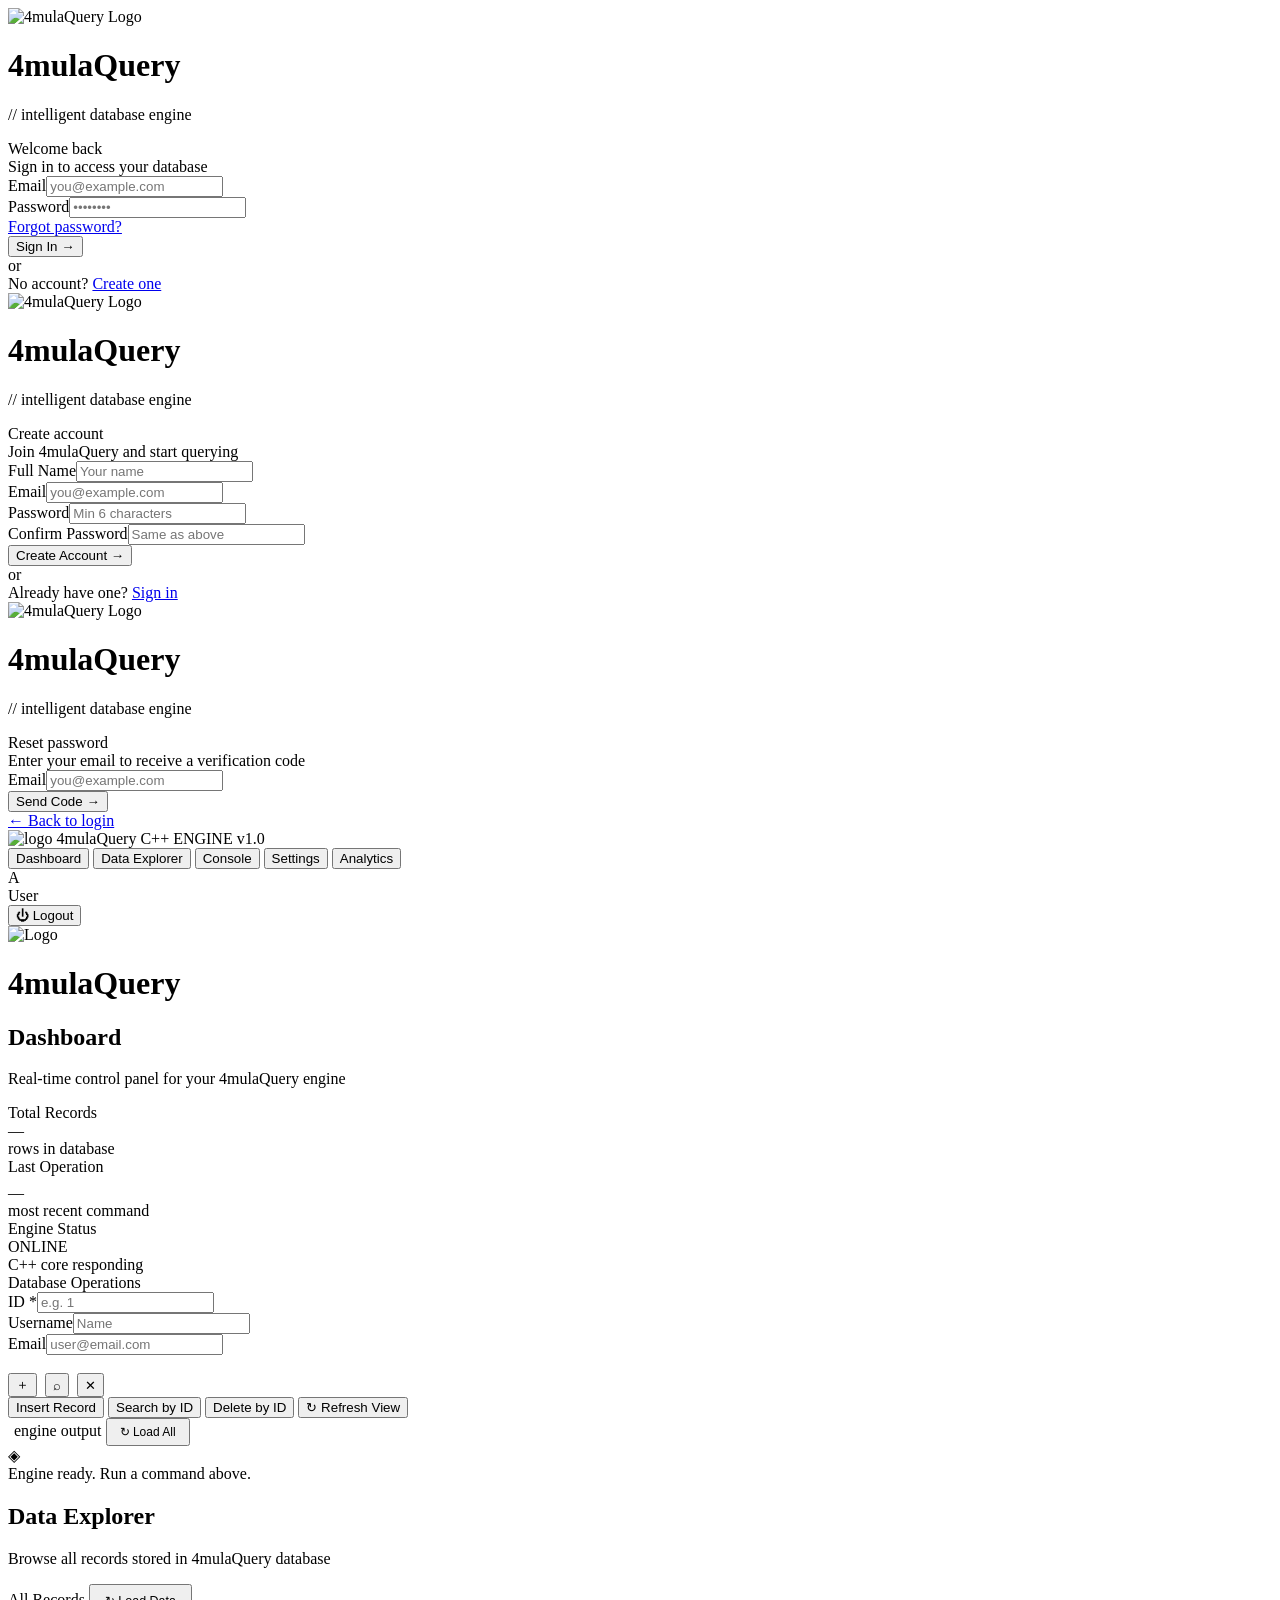
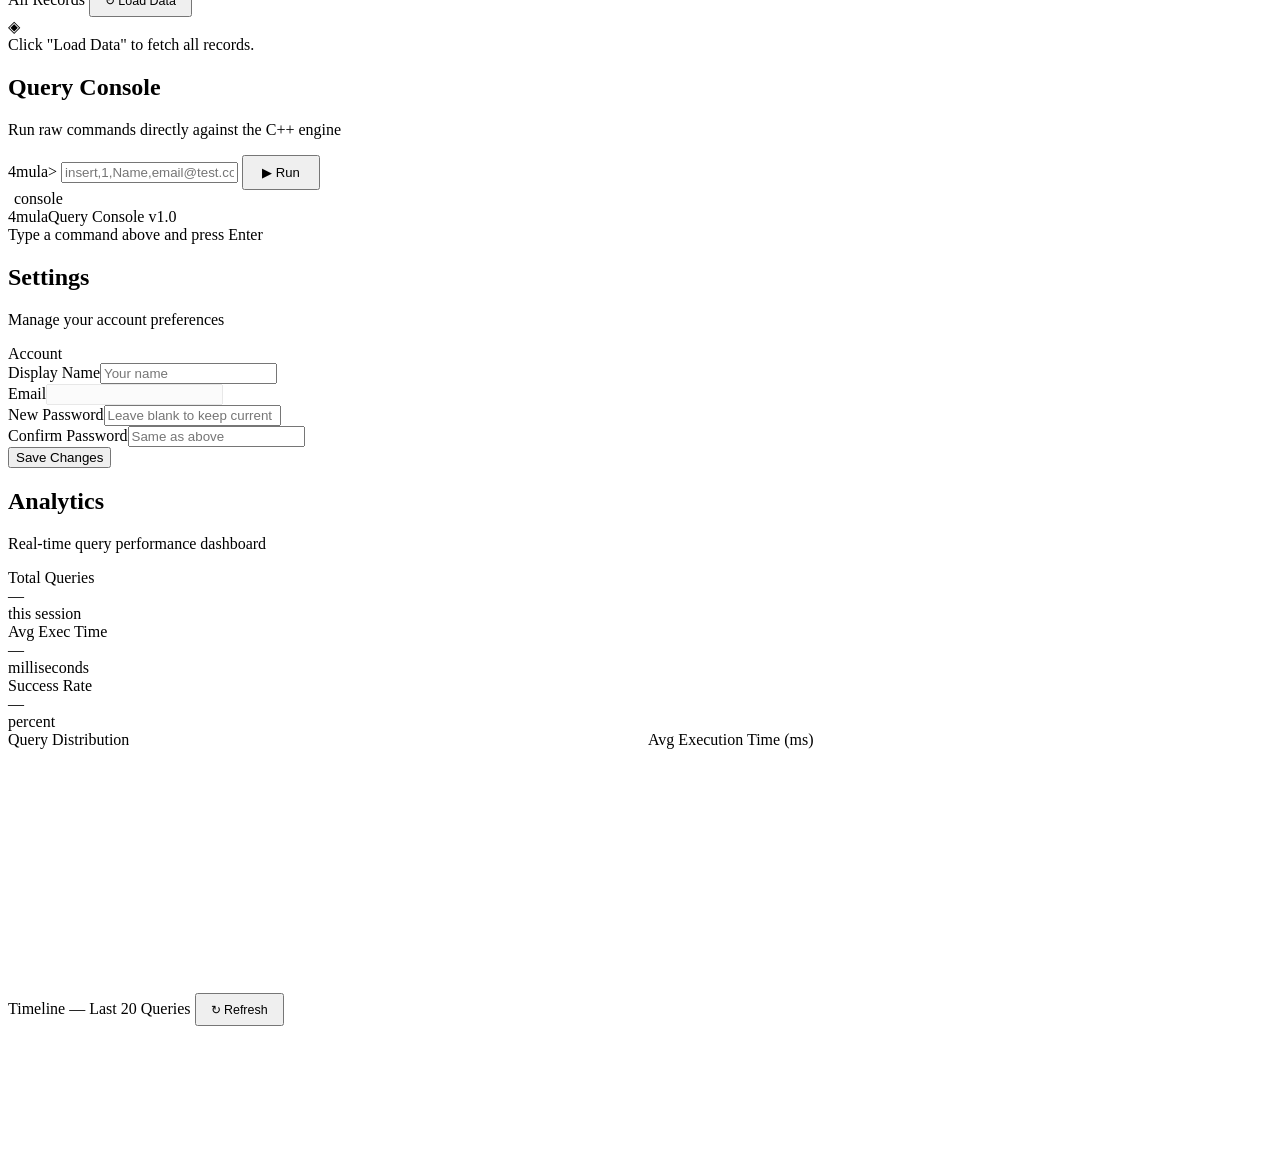
==== commit 39065fed: "feat: analytics dashboard with live charts" ====
--- a/app/target/classes/static/index.html
+++ b/app/target/classes/static/index.html
@@ -13,6 +13,7 @@
   <link rel="icon" type="image/png" href="/Logo.jpg"/>
   <link href="https://fonts.googleapis.com/css2?family=Syne:wght@400;600;700;800&family=DM+Mono:wght@300;400;500&display=swap" rel="stylesheet"/>
   <link rel="stylesheet" href="/style.css"/>
+  <script src="https://cdnjs.cloudflare.com/ajax/libs/Chart.js/4.4.1/chart.umd.min.js"></script>
 </head>
 <body>
 
@@ -124,6 +125,7 @@
       <button class="tnav" onclick="switchSec('explorer',this)">Data Explorer</button>
       <button class="tnav" onclick="switchSec('console',this)">Console</button>
       <button class="tnav" onclick="switchSec('settings',this)">Settings</button>
+      <button class="tnav" onclick="switchSec('analytics',this)">Analytics</button>
     </div>
     <div class="topbar-right">
       <div class="user-pill">
@@ -228,6 +230,26 @@
       </div>
     </div>
 
+   <!-- Analytics --> 
+    <div id="sec-analytics" class="section">
+  <div class="page-hdr"><h2>Analytics</h2><p>Real-time query performance dashboard</p></div>
+  <div class="stats-row">
+    <div class="stat-card"><div class="s-label">Total Queries</div><div class="s-val" id="an-total">—</div><div class="s-desc">this session</div></div>
+    <div class="stat-card"><div class="s-label">Avg Exec Time</div><div class="s-val" id="an-avg">—</div><div class="s-desc">milliseconds</div></div>
+    <div class="stat-card"><div class="s-label">Success Rate</div><div class="s-val" id="an-success">—</div><div class="s-desc">percent</div></div>
+  </div>
+  <div style="display:grid;grid-template-columns:1fr 1fr;gap:16px;margin-bottom:20px">
+    <div class="panel" style="margin-bottom:0"><div class="panel-title"><div class="p-dot"></div>Query Distribution</div><canvas id="chartDist" height="220"></canvas></div>
+    <div class="panel" style="margin-bottom:0"><div class="panel-title"><div class="p-dot"></div>Avg Execution Time (ms)</div><canvas id="chartTime" height="220"></canvas></div>
+  </div>
+  <div class="panel">
+    <div class="panel-title"><div class="p-dot"></div>Timeline — Last 20 Queries
+      <button class="btn btn-ref" onclick="loadAnalytics()" style="margin-left:auto;padding:7px 14px;font-size:0.78rem">↻ Refresh</button>
+    </div>
+    <canvas id="chartTimeline" height="120"></canvas>
+  </div>
+</div>
+
   </div><!-- end .main -->
 </div><!-- end #app -->
 
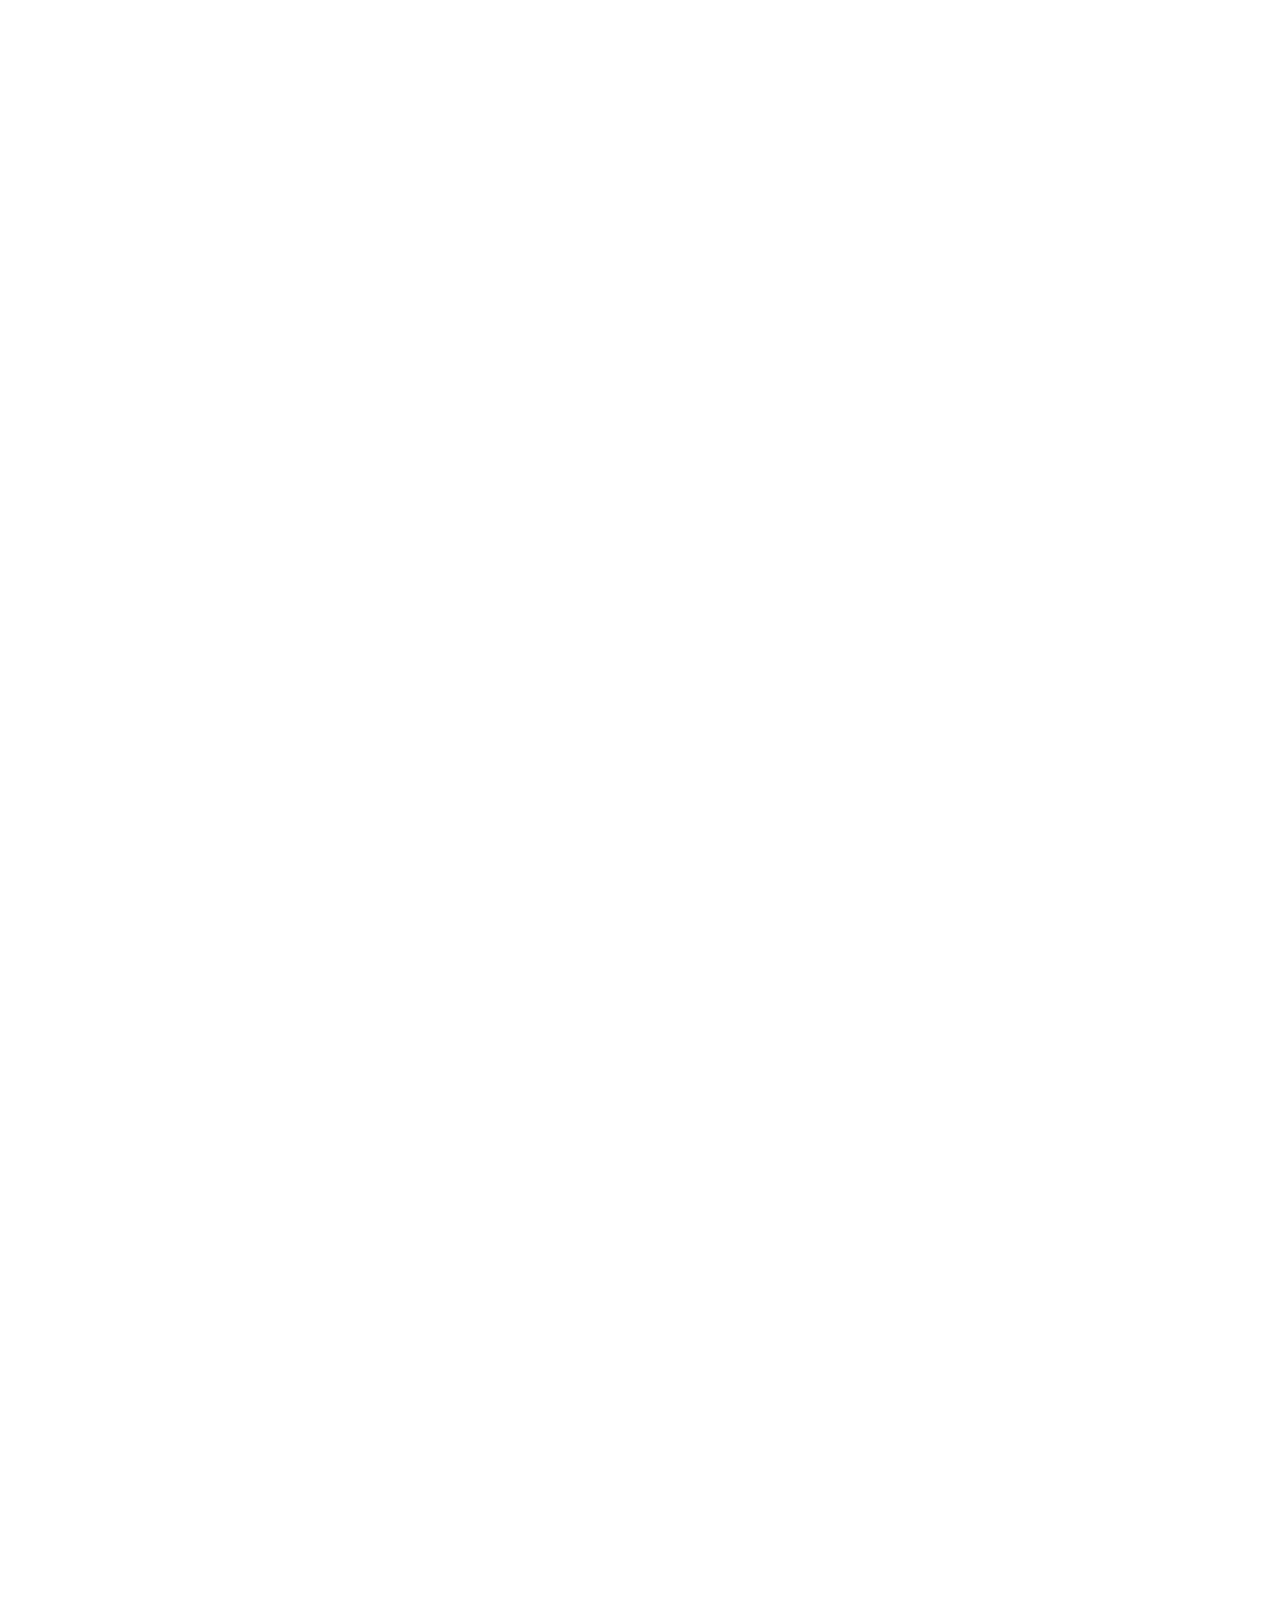
==== commit 309d5781: "feat: backend user auth — persistent login across browsers" ====
--- a/app/target/classes/static/index.html
+++ b/app/target/classes/static/index.html
@@ -15,7 +15,7 @@
   <link rel="stylesheet" href="/style.css"/>
   <script src="https://cdnjs.cloudflare.com/ajax/libs/Chart.js/4.4.1/chart.umd.min.js"></script>
 </head>
-<body>
+<body style="visibility:hidden">
 
 <!-- Background grid -->
 <div class="grid-bg"></div>
